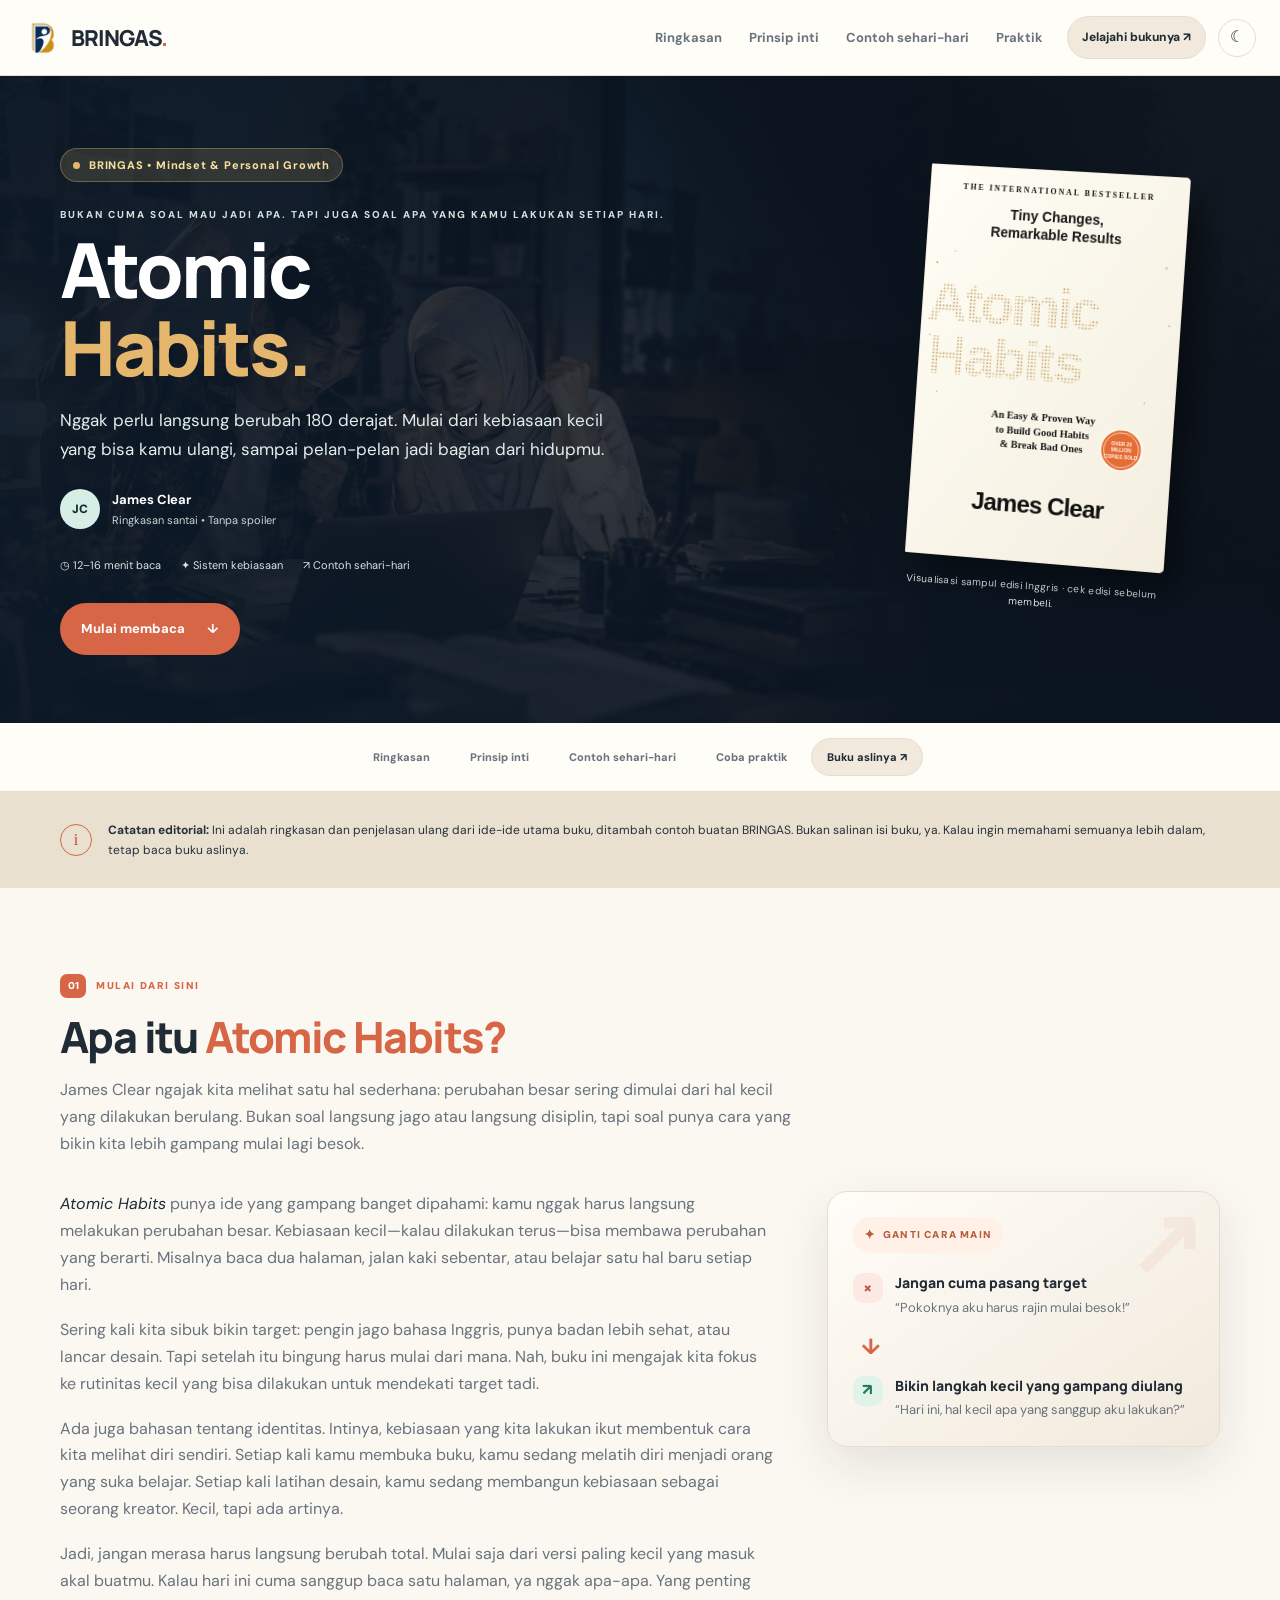
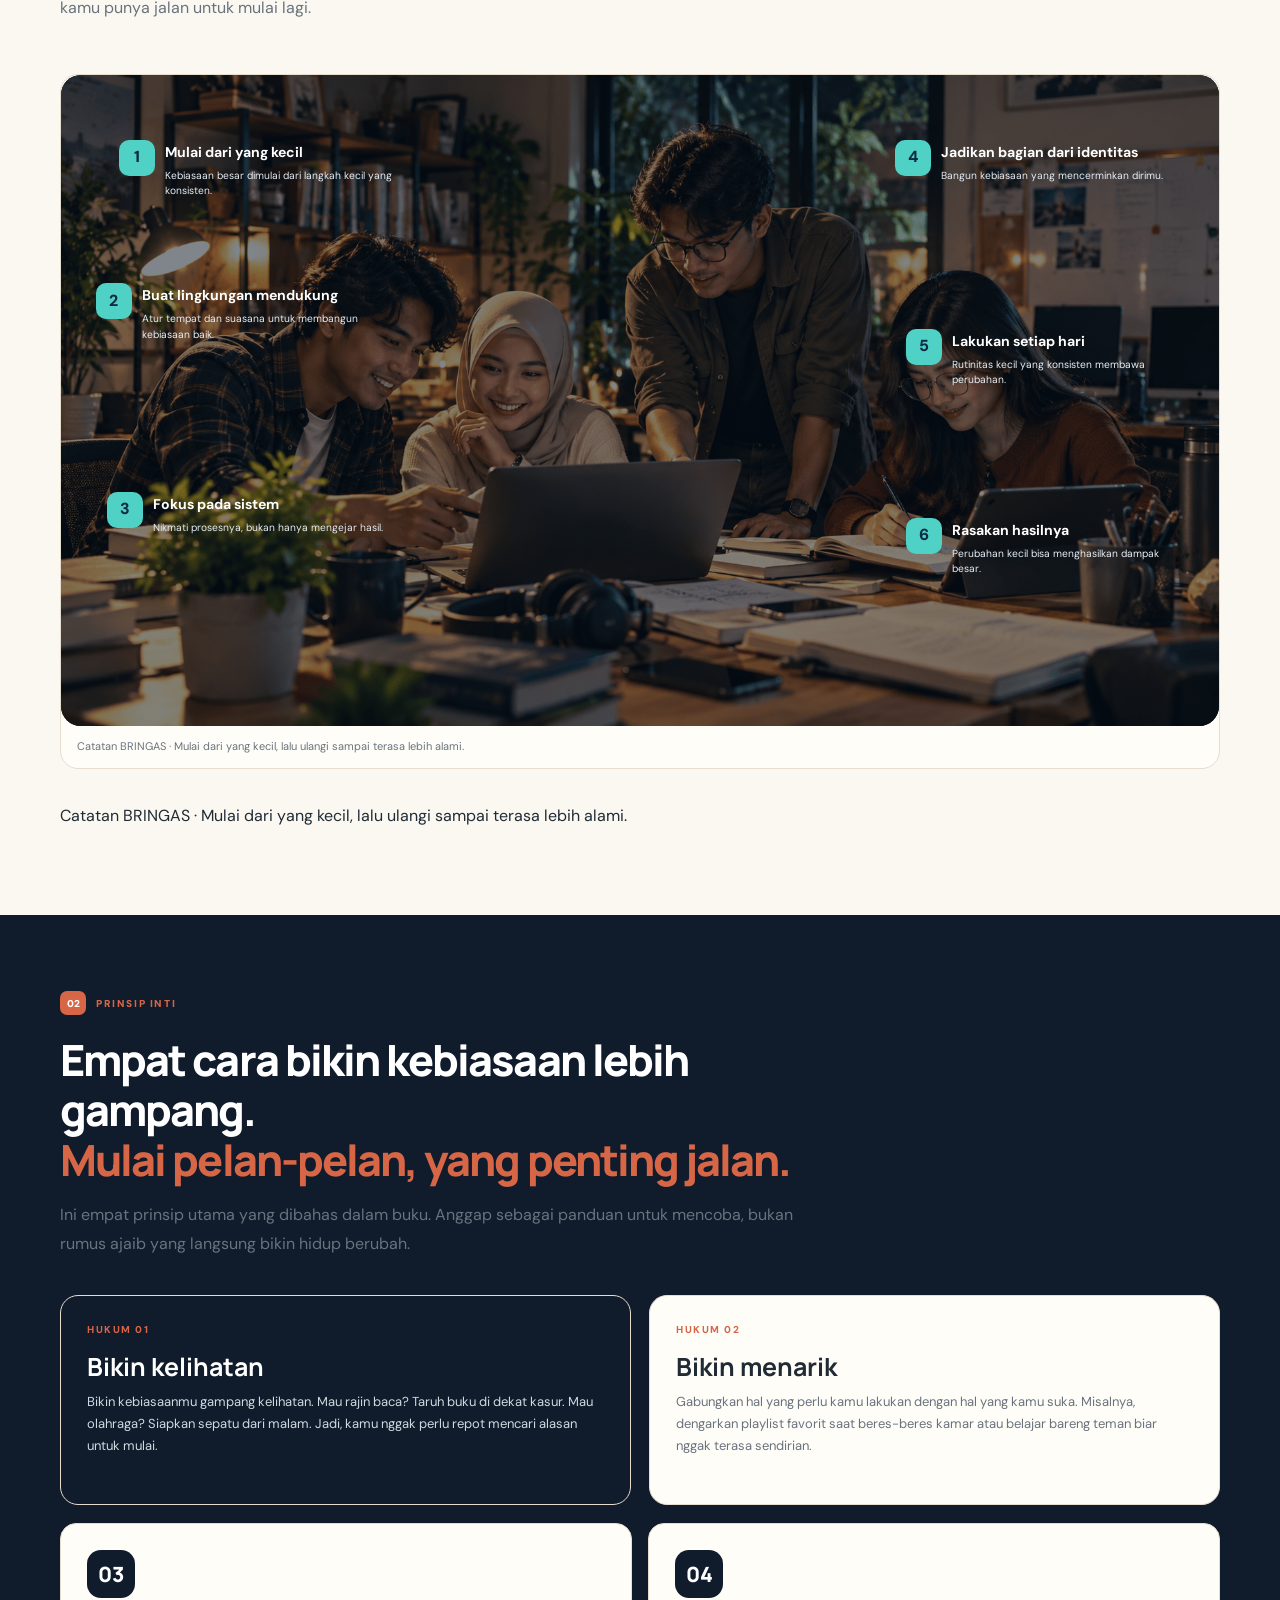
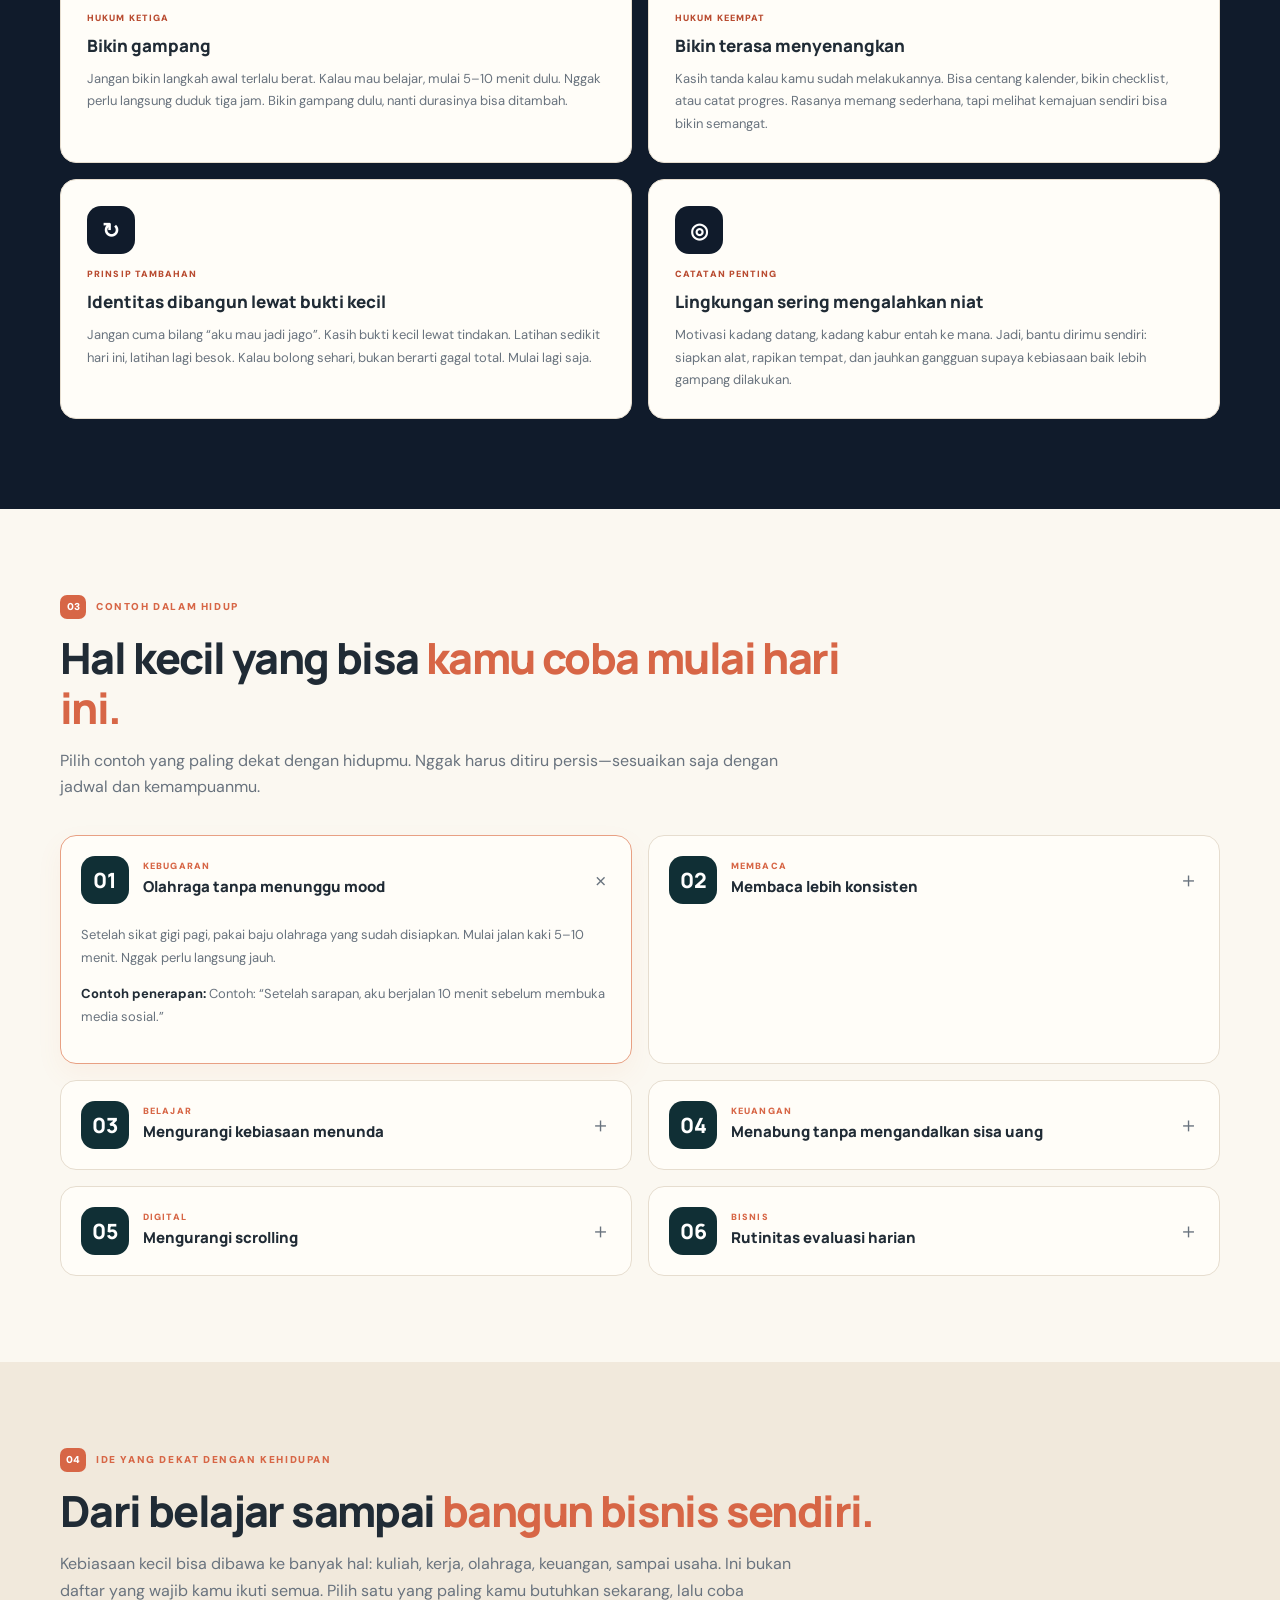
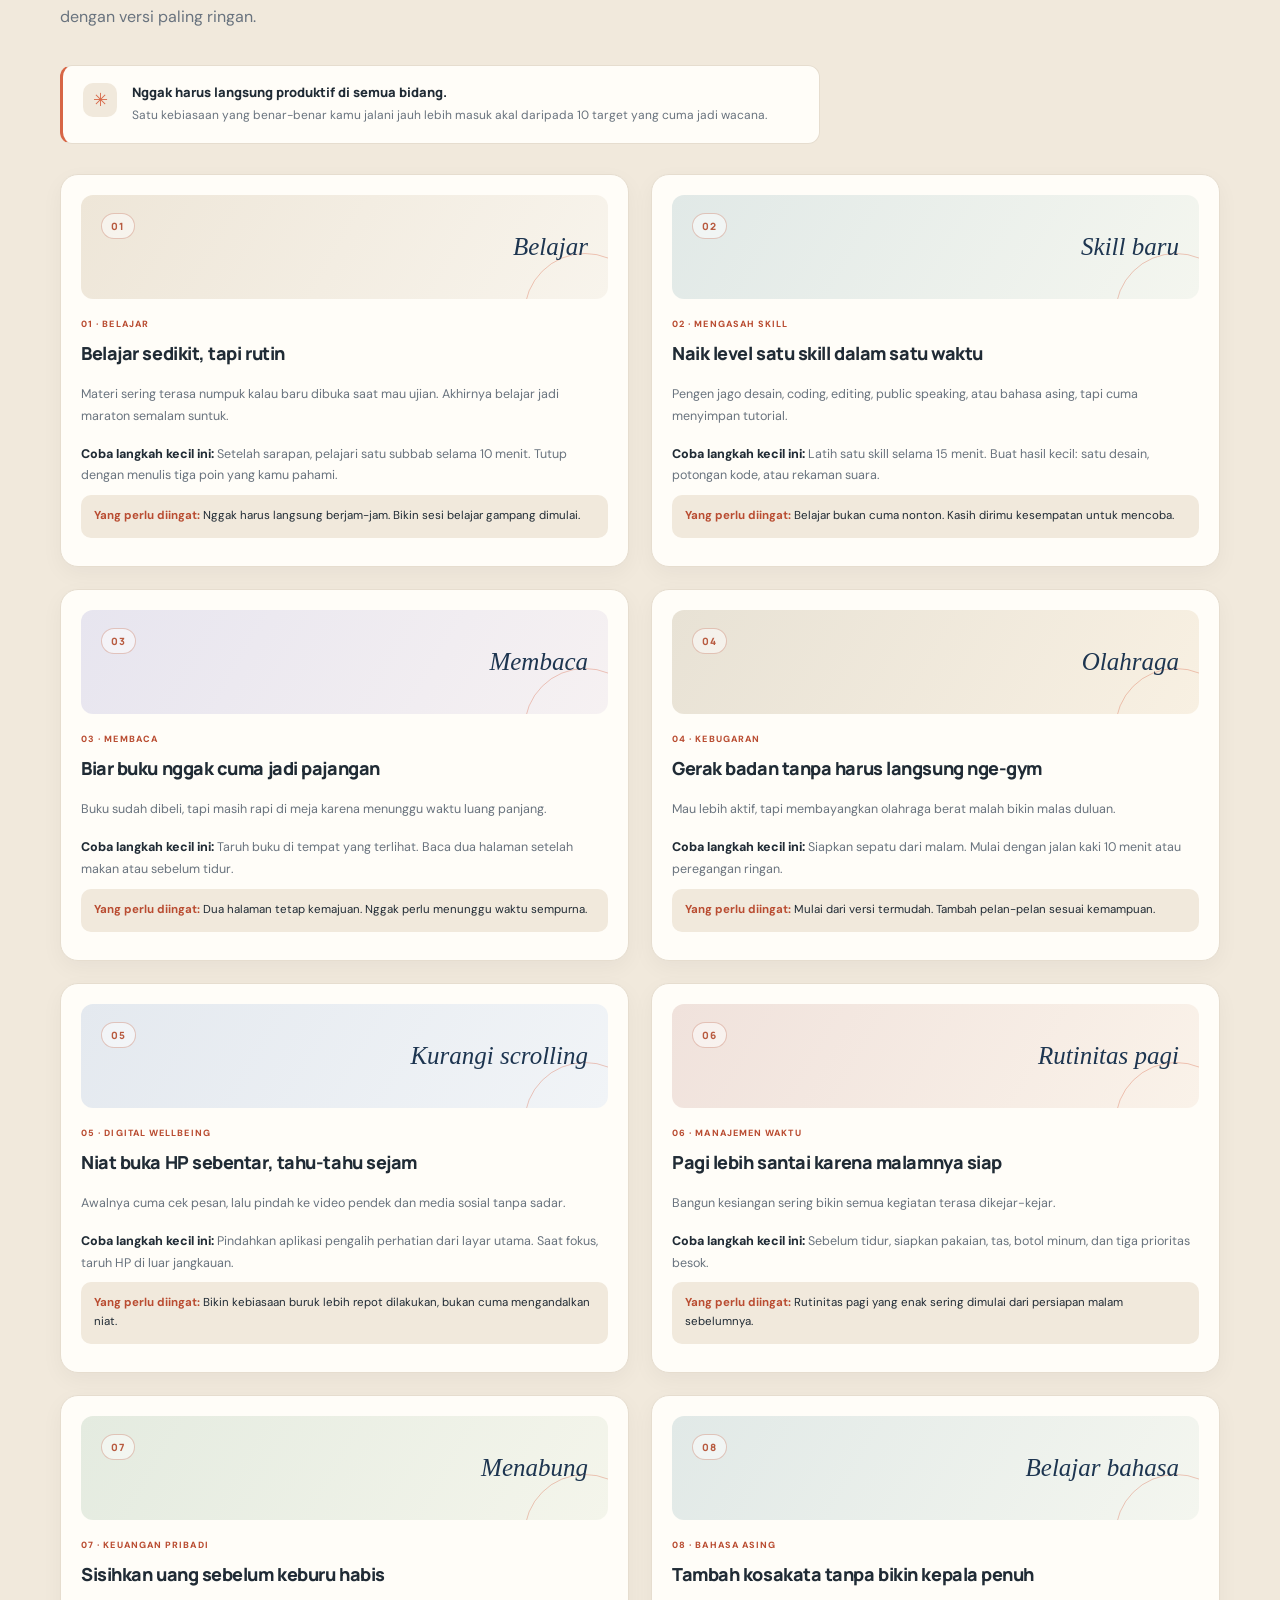
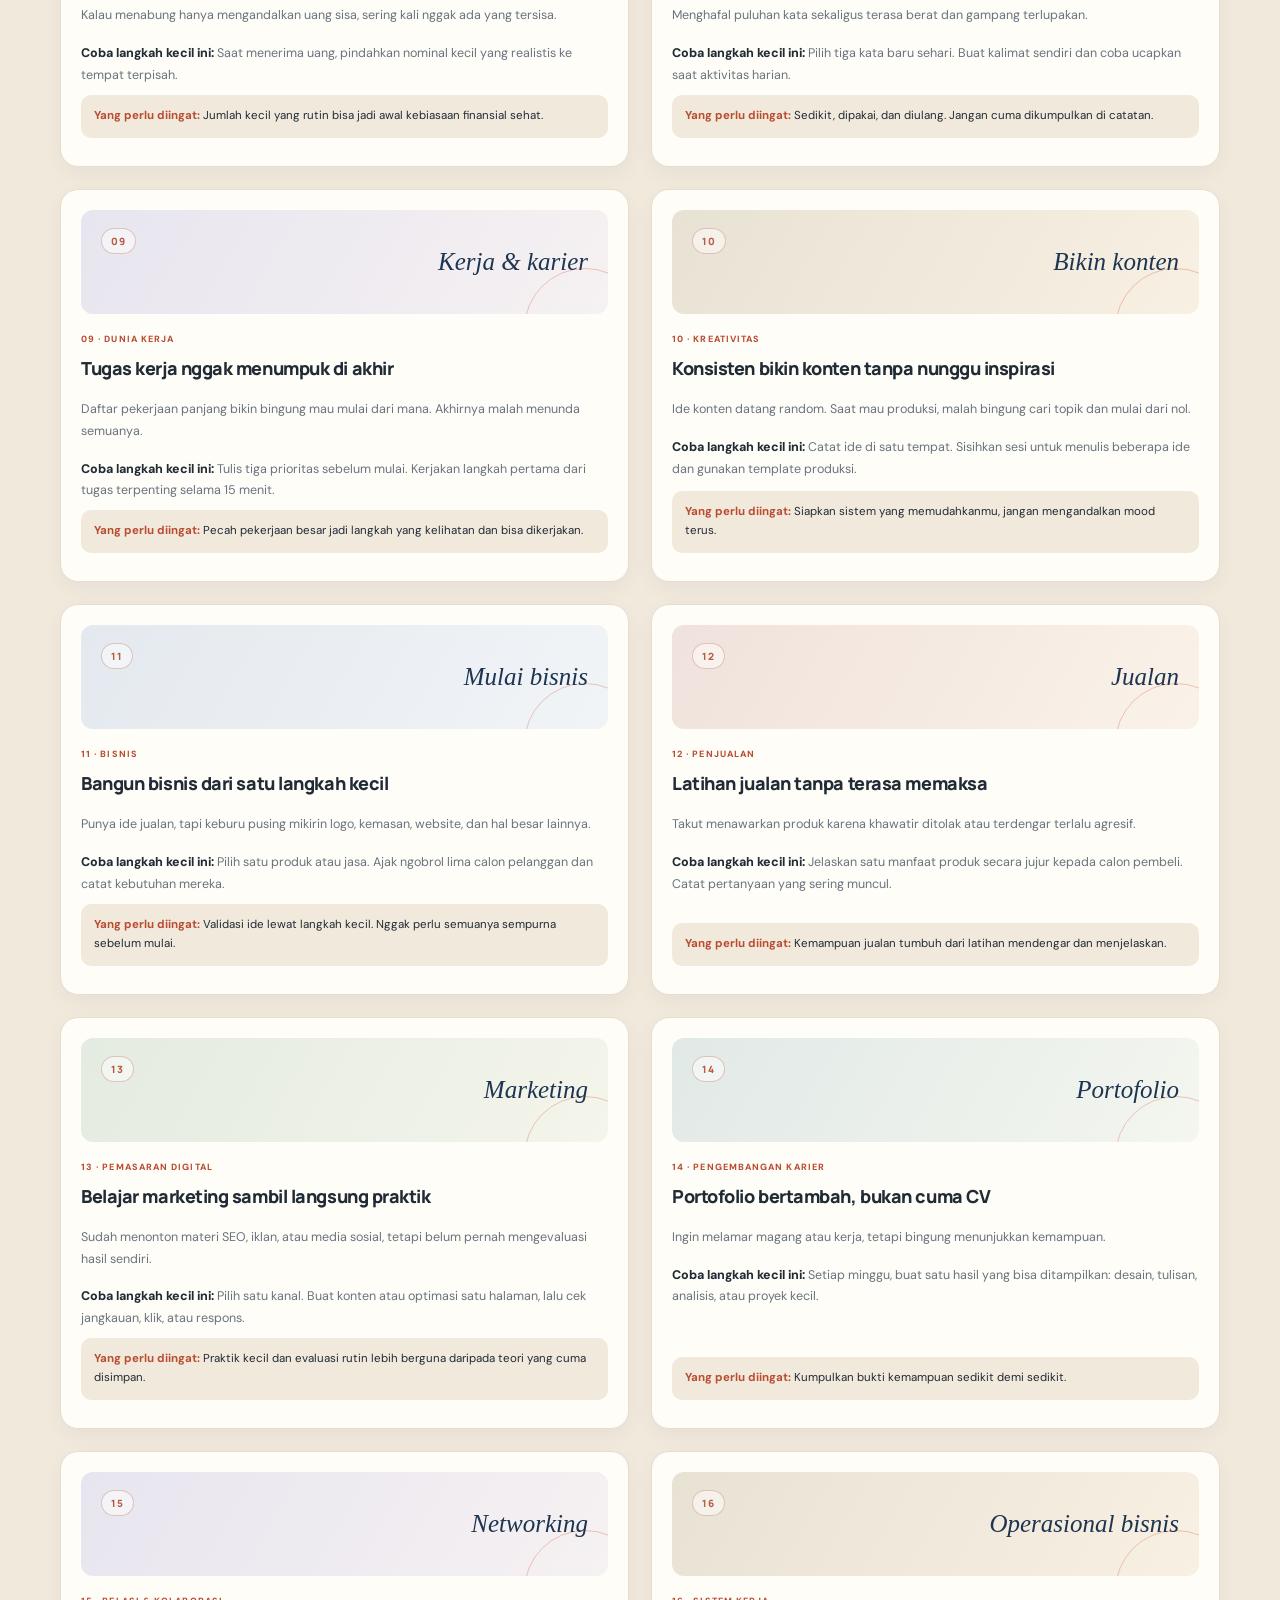
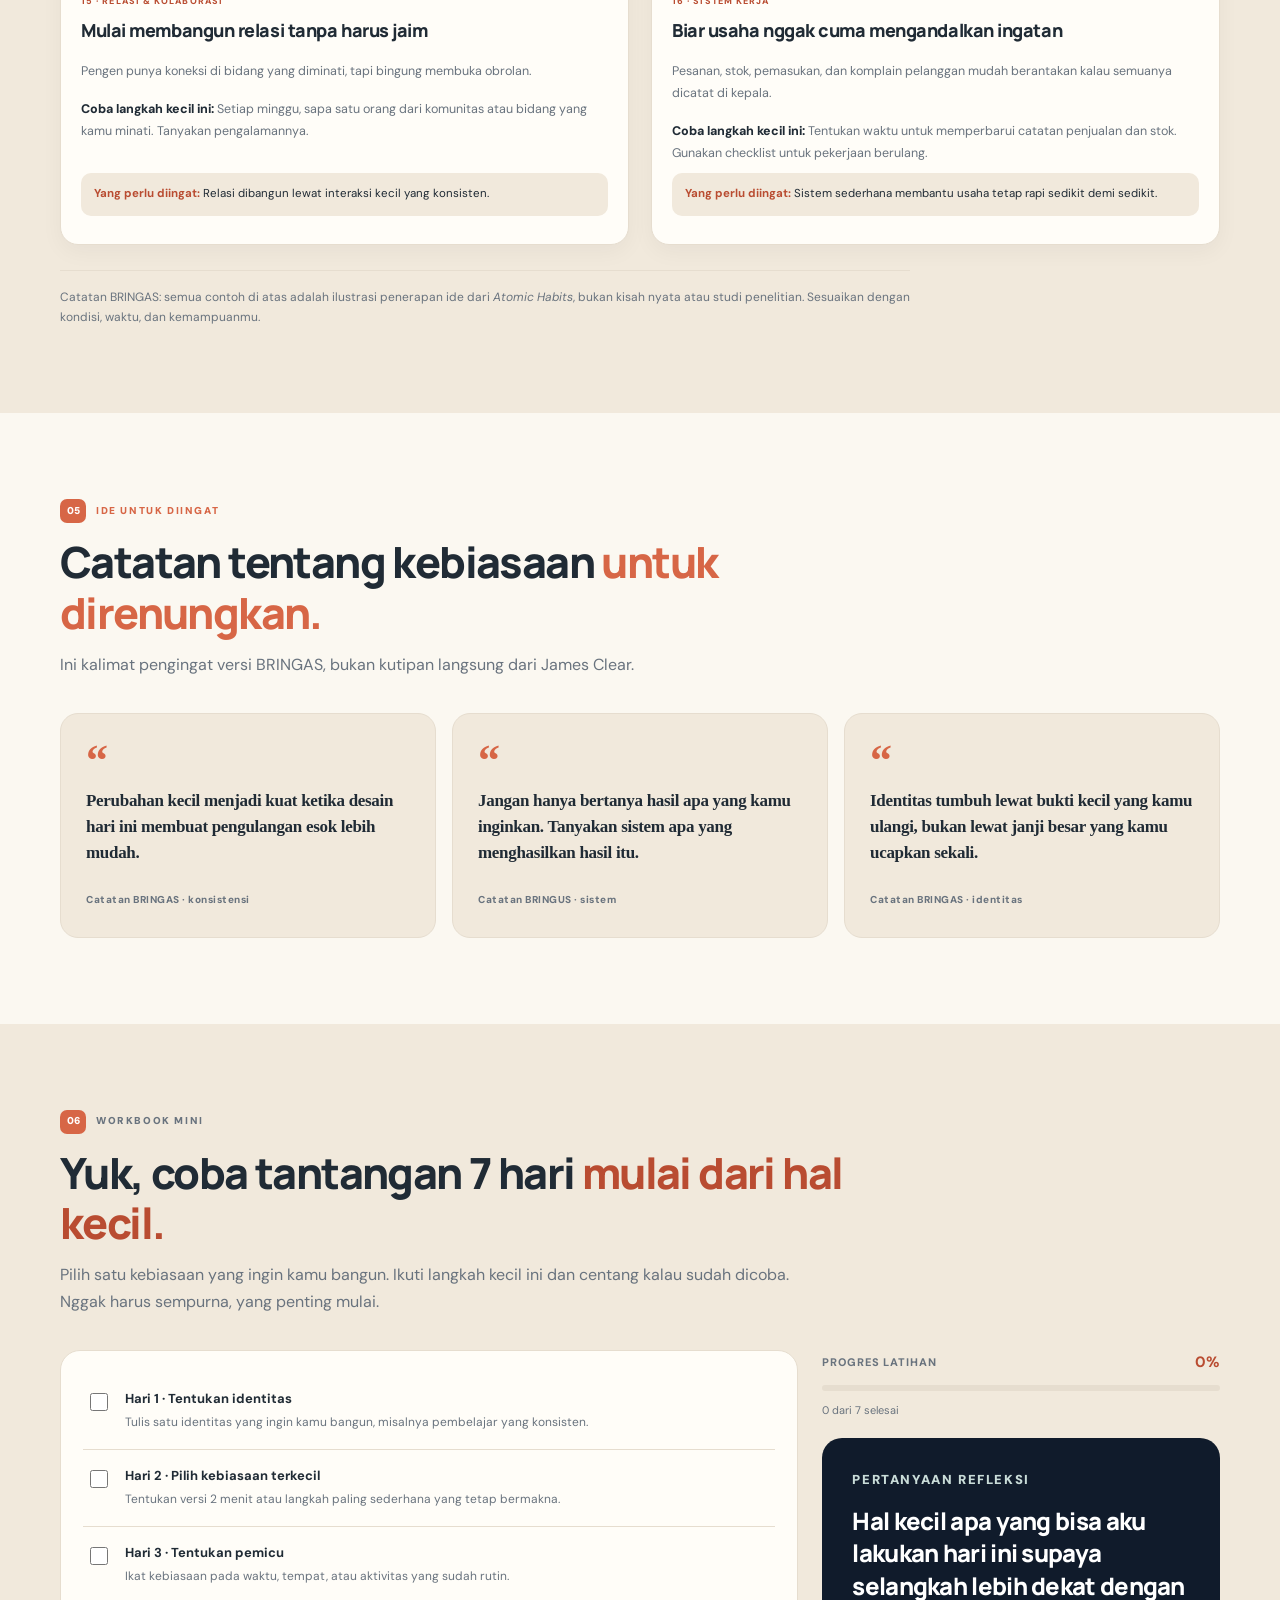
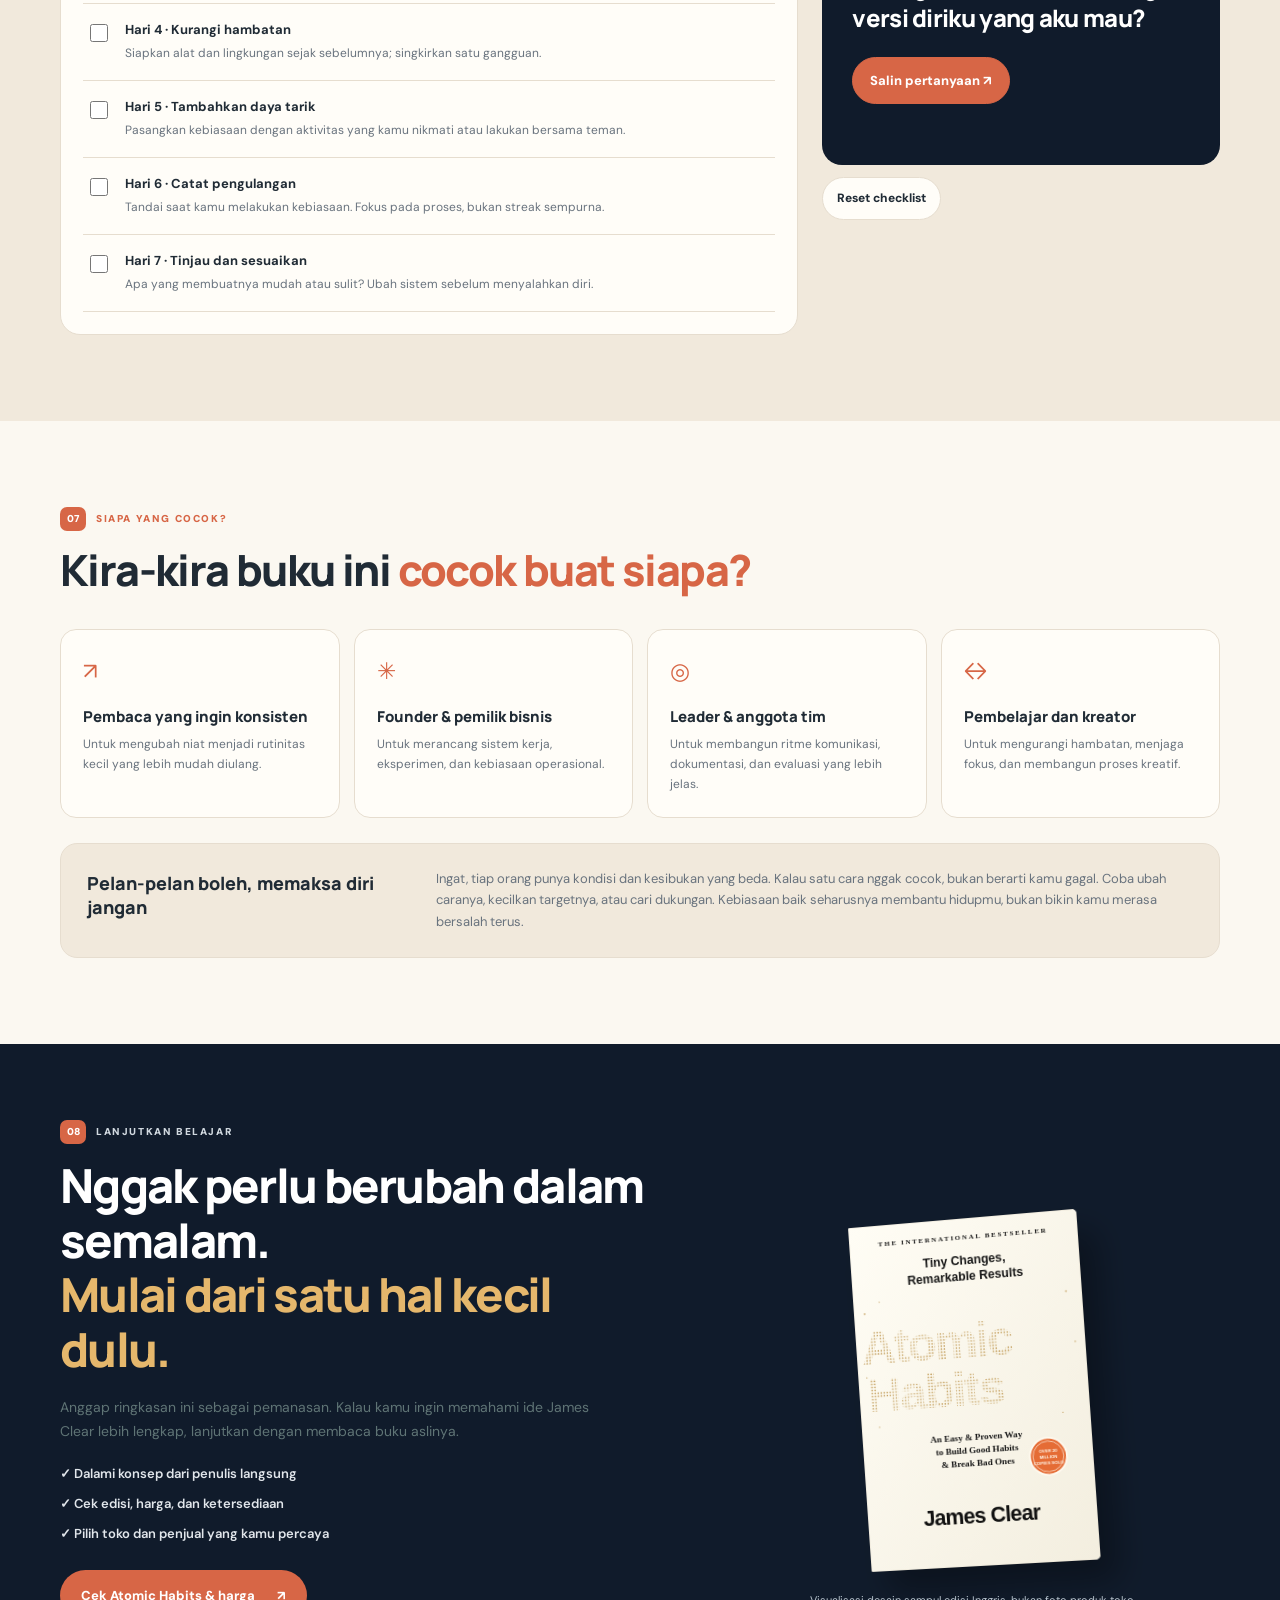
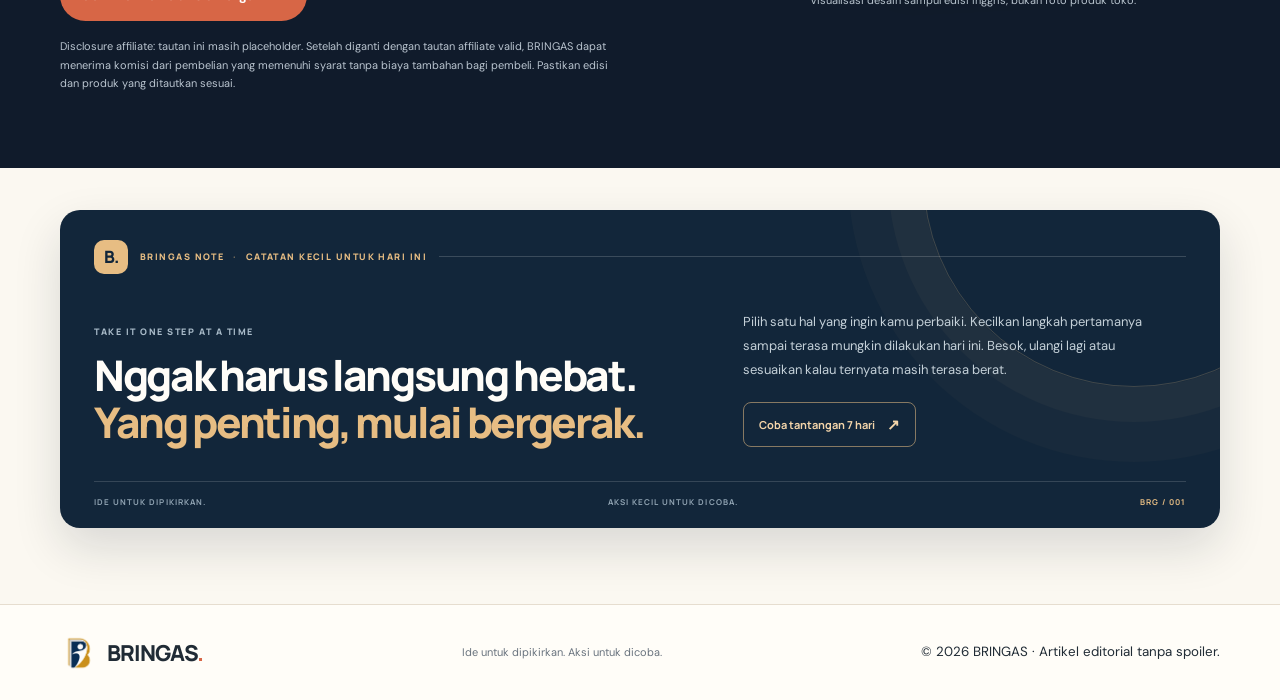
==== articles/atomic-habits/index.html @ d2ab9608 "Add files via upload" ====
<!doctype html>

<html lang="id">
  <head>
    <meta charset="utf-8" />
    <meta content="width=device-width, initial-scale=1" name="viewport" />
    <title>Atomic Habits — Ringkasan Tanpa Spoiler | BRINGAS</title>
    <meta
      content="Ringkasan Atomic Habits karya James Clear tanpa spoiler. Pahami empat hukum perubahan perilaku, contoh kebiasaan sehari-hari, dan tantangan 7 hari dengan bahasa santai."
      name="description"
    />
    <meta content="#101b2b" name="theme-color" />
    <meta content="index,follow,max-image-preview:large" name="robots" />
    <link
      href="https://USERNAME.github.io/bringas-atomic-habits/"
      rel="canonical"
    />
    <meta content="article" property="og:type" />
    <meta
      content="Atomic Habits — Ringkasan Tanpa Spoiler | BRINGAS"
      property="og:title"
    />
    <meta
      content="Perubahan besar dimulai dari sistem kecil yang dilakukan konsisten."
      property="og:description"
    />
    <meta
      content="https://USERNAME.github.io/bringas-atomic-habits/assets/atomic-habits-hero.png"
      property="og:image"
    />
    <meta content="BRINGAS" property="og:site_name" />
    <link href="assets/bringas-icon.png" rel="icon" type="image/png" />
    <link href="https://fonts.googleapis.com" rel="preconnect" />
    <link crossorigin="" href="https://fonts.gstatic.com" rel="preconnect" />
    <link
      href="https://fonts.googleapis.com/css2?family=DM+Sans:wght@400;500;600;700&amp;family=Manrope:wght@400;500;600;700;800&amp;display=swap"
      rel="stylesheet"
    />
    <link href="style.css" rel="stylesheet" />
    <script type="application/ld+json">
      {
        "@context": "https://schema.org",
        "@type": "Article",
        "headline": "Atomic Habits: Ringkasan Tanpa Spoiler dan Penerapan Praktis",
        "description": "Ulasan editorial dan contoh penerapan gagasan Atomic Habits karya James Clear.",
        "author": { "@type": "Organization", "name": "BRINGAS Editorial" },
        "publisher": { "@type": "Organization", "name": "BRINGAS" },
        "mainEntityOfPage": "https://USERNAME.github.io/bringas-atomic-habits/",
        "about": {
          "@type": "Book",
          "name": "Atomic Habits",
          "author": { "@type": "Person", "name": "James Clear" }
        }
      }
    </script>
  </head>
  <body>
    <div class="reading-progress" id="readingProgress"></div>
    <header class="site-header">
      <a aria-label="BRINGAS beranda" class="brand" href="#top"
        ><img
          alt="Logo BRINGAS"
          class="brand-icon"
          src="assets/bringas-icon.png"
        /><span>BRINGAS<span class="brand-dot">.</span></span></a
      >
      <nav aria-label="Navigasi utama" class="main-nav">
        <a href="#ringkasan">Ringkasan</a><a href="#prinsip">Prinsip inti</a
        ><a href="#studi-kasus">Contoh sehari-hari</a
        ><a href="#praktik">Praktik</a>
      </nav>
      <div class="header-actions">
        <a class="nav-cta" href="#beli">Jelajahi bukunya ↗</a
        ><button
          aria-label="Ganti tema"
          class="icon-button"
          id="themeToggle"
          title="Ganti tema"
        >
          ☾</button
        ><button
          aria-expanded="false"
          aria-label="Buka navigasi"
          class="menu-toggle"
          id="menuToggle"
        >
          ☰
        </button>
      </div>
    </header>
    <main id="top">
      <section class="hero">
        <div
          aria-label="Ilustrasi editorial tentang pertumbuhan kecil, rutinitas, dan kebiasaan yang membentuk identitas"
          class="hero-image"
          role="img"
        ></div>
        <div class="hero-shade"></div>
        <div class="container hero-content">
          <div class="eyebrow">
            <span class="eyebrow-dot"></span> BRINGAS • Mindset &amp; Personal
            Growth
          </div>
          <p class="kicker">
            BUKAN CUMA SOAL MAU JADI APA. TAPI JUGA SOAL APA YANG KAMU LAKUKAN
            SETIAP HARI.
          </p>
          <h1>Atomic<br /><span>Habits.</span></h1>
          <p class="hero-subtitle">
            Nggak perlu langsung berubah 180 derajat. Mulai dari kebiasaan kecil
            yang bisa kamu ulangi, sampai pelan-pelan jadi bagian dari hidupmu.
          </p>
          <div class="author-line">
            <div class="author-avatar">JC</div>
            <div>
              <strong>James Clear</strong
              ><small>Ringkasan santai • Tanpa spoiler</small>
            </div>
          </div>
          <div class="hero-meta">
            <span>◷ 12–16 menit baca</span><span>✦ Sistem kebiasaan</span
            ><span>↗ Contoh sehari-hari</span>
          </div>
          <a class="button button-primary" href="#ringkasan"
            >Mulai membaca <span>↓</span></a
          >
        </div>
        <div
          aria-label="Visualisasi sampul Atomic Habits edisi bahasa Inggris"
          class="hero-book"
        >
          <div class="book-spine"></div>
          <img
            class="book-cover-image"
            src="assets/atomic-habits-cover.svg"
            alt="Visualisasi sampul Atomic Habits karya James Clear"
          />
          <div class="book-caption">
            Visualisasi sampul edisi Inggris · cek edisi sebelum membeli.
          </div>
        </div>
      </section>
      <div class="topic-bar">
        <a class="topic-link active" href="#ringkasan">Ringkasan</a
        ><a class="topic-link" href="#prinsip">Prinsip inti</a
        ><a class="topic-link" href="#studi-kasus">Contoh sehari-hari</a
        ><a class="topic-link" href="#praktik">Coba praktik</a
        ><a class="topic-link" href="#beli">Buku aslinya ↗</a>
      </div>
      <div class="let-them-banner">
        <span class="banner-icon">i</span>
        <p>
          <strong>Catatan editorial: </strong>Ini adalah ringkasan dan
          penjelasan ulang dari ide-ide utama buku, ditambah contoh buatan
          BRINGAS. Bukan salinan isi buku, ya. Kalau ingin memahami semuanya
          lebih dalam, tetap baca buku aslinya.
        </p>
      </div>
      <section class="section container" id="ringkasan">
        <div class="section-heading">
          <p class="section-label"><span>01</span> MULAI DARI SINI</p>
          <h2>Apa itu <span>Atomic Habits?</span></h2>
          <p class="section-lead">
            James Clear ngajak kita melihat satu hal sederhana: perubahan besar
            sering dimulai dari hal kecil yang dilakukan berulang. Bukan soal
            langsung jago atau langsung disiplin, tapi soal punya cara yang
            bikin kita lebih gampang mulai lagi besok.
          </p>
        </div>
        <div class="intro-grid">
          <div class="prose">
            <p>
              <em>Atomic Habits</em> punya ide yang gampang banget dipahami:
              kamu nggak harus langsung melakukan perubahan besar. Kebiasaan
              kecil—kalau dilakukan terus—bisa membawa perubahan yang berarti.
              Misalnya baca dua halaman, jalan kaki sebentar, atau belajar satu
              hal baru setiap hari.
            </p>
            <p>
              Sering kali kita sibuk bikin target: pengin jago bahasa Inggris,
              punya badan lebih sehat, atau lancar desain. Tapi setelah itu
              bingung harus mulai dari mana. Nah, buku ini mengajak kita fokus
              ke rutinitas kecil yang bisa dilakukan untuk mendekati target
              tadi.
            </p>
            <p>
              Ada juga bahasan tentang identitas. Intinya, kebiasaan yang kita
              lakukan ikut membentuk cara kita melihat diri sendiri. Setiap kali
              kamu membuka buku, kamu sedang melatih diri menjadi orang yang
              suka belajar. Setiap kali latihan desain, kamu sedang membangun
              kebiasaan sebagai seorang kreator. Kecil, tapi ada artinya.
            </p>
            <p>
              Jadi, jangan merasa harus langsung berubah total. Mulai saja dari
              versi paling kecil yang masuk akal buatmu. Kalau hari ini cuma
              sanggup baca satu halaman, ya nggak apa-apa. Yang penting kamu
              punya jalan untuk mulai lagi.
            </p>
          </div>
          <aside class="mindset-card">
            <span class="mindset-label">GANTI CARA MAIN</span>
            <div class="mindset-row">
              <span class="mindset-icon">×</span>
              <div>
                <b>Jangan cuma pasang target</b>
                <p>“Pokoknya aku harus rajin mulai besok!”</p>
              </div>
            </div>
            <div class="mindset-arrow">↓</div>
            <div class="mindset-row">
              <span class="mindset-icon good">↗</span>
              <div>
                <b>Bikin langkah kecil yang gampang diulang</b>
                <p>“Hari ini, hal kecil apa yang sanggup aku lakukan?”</p>
              </div>
            </div>
          </aside>
        </div>
       <figure class="editorial-figure">
  <section class="habit-visual">
    <img
      src="assets/habit-editorial-detail.png"
      class="habit-background"
      alt="Dua orang sedang belajar bersama"
    />

    <div class="habit-overlay">
      <div class="habit-point point-1">
        <span class="point-number">1</span>
        <div>
          <h3>Mulai dari yang kecil</h3>
          <p>Kebiasaan besar dimulai dari langkah kecil yang konsisten.</p>
        </div>
      </div>

      <div class="habit-point point-2">
        <span class="point-number">2</span>
        <div>
          <h3>Buat lingkungan mendukung</h3>
          <p>Atur tempat dan suasana untuk membangun kebiasaan baik.</p>
        </div>
      </div>

      <div class="habit-point point-3">
        <span class="point-number">3</span>
        <div>
          <h3>Fokus pada sistem</h3>
          <p>Nikmati prosesnya, bukan hanya mengejar hasil.</p>
        </div>
      </div>

      <div class="habit-point point-4">
        <span class="point-number">4</span>
        <div>
          <h3>Jadikan bagian dari identitas</h3>
          <p>Bangun kebiasaan yang mencerminkan dirimu.</p>
        </div>
      </div>

      <div class="habit-point point-5">
        <span class="point-number">5</span>
        <div>
          <h3>Lakukan setiap hari</h3>
          <p>Rutinitas kecil yang konsisten membawa perubahan.</p>
        </div>
      </div>

      <div class="habit-point point-6">
        <span class="point-number">6</span>
        <div>
          <h3>Rasakan hasilnya</h3>
          <p>Perubahan kecil bisa menghasilkan dampak besar.</p>
        </div>
      </div>
    </div>
  </section>

  <figcaption>
    Catatan BRINGAS · Mulai dari yang kecil, lalu ulangi sampai terasa lebih alami.
  </figcaption>
</figure>
          <figcaption>
            Catatan BRINGAS · Mulai dari yang kecil, lalu ulangi sampai terasa
            lebih alami.
          </figcaption>
        </figure>
      </section>
      <section class="dark-section" id="prinsip">
        <div class="container">
          <div class="section-heading">
            <p class="section-label"><span>02</span> PRINSIP INTI</p>
            <h2>
              Empat cara bikin kebiasaan lebih gampang.<br /><span
                >Mulai pelan-pelan, yang penting jalan.</span
              >
            </h2>
            <p class="section-lead">
              Ini empat prinsip utama yang dibahas dalam buku. Anggap sebagai
              panduan untuk mencoba, bukan rumus ajaib yang langsung bikin hidup
              berubah.
            </p>
          </div>
          <div class="two-step">
            <article>
              <span class="step-num">HUKUM 01</span>
              <h3>Bikin kelihatan</h3>
              <p>
                Bikin kebiasaanmu gampang kelihatan. Mau rajin baca? Taruh buku
                di dekat kasur. Mau olahraga? Siapkan sepatu dari malam. Jadi,
                kamu nggak perlu repot mencari alasan untuk mulai.
              </p>
            </article>
            <article>
              <span class="step-num">HUKUM 02</span>
              <h3>Bikin menarik</h3>
              <p>
                Gabungkan hal yang perlu kamu lakukan dengan hal yang kamu suka.
                Misalnya, dengarkan playlist favorit saat beres-beres kamar atau
                belajar bareng teman biar nggak terasa sendirian.
              </p>
            </article>
          </div>
          <div class="concept-grid">
            <article class="concept-card">
              <div class="concept-symbol">03</div>
              <small>HUKUM KETIGA</small>
              <h3>Bikin gampang</h3>
              <p>
                Jangan bikin langkah awal terlalu berat. Kalau mau belajar,
                mulai 5–10 menit dulu. Nggak perlu langsung duduk tiga jam.
                Bikin gampang dulu, nanti durasinya bisa ditambah.
              </p>
            </article>
            <article class="concept-card">
              <div class="concept-symbol">04</div>
              <small>HUKUM KEEMPAT</small>
              <h3>Bikin terasa menyenangkan</h3>
              <p>
                Kasih tanda kalau kamu sudah melakukannya. Bisa centang
                kalender, bikin checklist, atau catat progres. Rasanya memang
                sederhana, tapi melihat kemajuan sendiri bisa bikin semangat.
              </p>
            </article>
            <article class="concept-card">
              <div class="concept-symbol">↻</div>
              <small>PRINSIP TAMBAHAN</small>
              <h3>Identitas dibangun lewat bukti kecil</h3>
              <p>
                Jangan cuma bilang “aku mau jadi jago”. Kasih bukti kecil lewat
                tindakan. Latihan sedikit hari ini, latihan lagi besok. Kalau
                bolong sehari, bukan berarti gagal total. Mulai lagi saja.
              </p>
            </article>
            <article class="concept-card">
              <div class="concept-symbol">◎</div>
              <small>CATATAN PENTING</small>
              <h3>Lingkungan sering mengalahkan niat</h3>
              <p>
                Motivasi kadang datang, kadang kabur entah ke mana. Jadi, bantu
                dirimu sendiri: siapkan alat, rapikan tempat, dan jauhkan
                gangguan supaya kebiasaan baik lebih gampang dilakukan.
              </p>
            </article>
          </div>
        </div>
      </section>
      <section class="section container" id="teknik">
        <div class="section-heading">
          <p class="section-label"><span>03</span> CONTOH DALAM HIDUP</p>
          <h2>Hal kecil yang bisa <span>kamu coba mulai hari ini.</span></h2>
          <p class="section-lead">
            Pilih contoh yang paling dekat dengan hidupmu. Nggak harus ditiru
            persis—sesuaikan saja dengan jadwal dan kemampuanmu.
          </p>
        </div>
        <div class="concept-grid">
          <details class="concept-card" open="">
            <summary>
              <span class="concept-symbol">01</span
              ><span
                ><small>KEBUGARAN</small
                ><strong>Olahraga tanpa menunggu mood</strong></span
              ><span class="expand">＋</span>
            </summary>
            <div class="concept-body">
              <p>
                Setelah sikat gigi pagi, pakai baju olahraga yang sudah
                disiapkan. Mulai jalan kaki 5–10 menit. Nggak perlu langsung
                jauh.
              </p>
              <p>
                <b>Contoh penerapan:</b> Contoh: “Setelah sarapan, aku berjalan
                10 menit sebelum membuka media sosial.”
              </p>
            </div>
          </details>
          <details class="concept-card">
            <summary>
              <span class="concept-symbol">02</span
              ><span
                ><small>MEMBACA</small
                ><strong>Membaca lebih konsisten</strong></span
              ><span class="expand">＋</span>
            </summary>
            <div class="concept-body">
              <p>
                Taruh buku di dekat tempat kamu biasa duduk. Baca dua halaman
                saja, lalu centang kalender kalau sudah selesai.
              </p>
              <p>
                <b>Contoh penerapan:</b> Contoh: “Setelah menaruh ponsel untuk
                diisi daya, aku membaca dua halaman.”
              </p>
            </div>
          </details>
          <details class="concept-card">
            <summary>
              <span class="concept-symbol">03</span
              ><span
                ><small>BELAJAR</small
                ><strong>Mengurangi kebiasaan menunda</strong></span
              ><span class="expand">＋</span>
            </summary>
            <div class="concept-body">
              <p>
                Jangan tulis target “belajar banyak”. Ganti dengan tugas jelas,
                misalnya membaca satu subbab. Tutup tab yang nggak perlu dan
                mulai 10 menit.
              </p>
              <p>
                <b>Contoh penerapan:</b> Contoh: “Pukul 19.00 aku membuka
                dokumen dan menulis tiga poin pertama.”
              </p>
            </div>
          </details>
          <details class="concept-card">
            <summary>
              <span class="concept-symbol">04</span
              ><span
                ><small>KEUANGAN</small
                ><strong>Menabung tanpa mengandalkan sisa uang</strong></span
              ><span class="expand">＋</span>
            </summary>
            <div class="concept-body">
              <p>
                Saat uang masuk, langsung sisihkan tabungan sesuai kemampuan.
                Pisahkan dari uang yang dipakai sehari-hari supaya nggak
                tercampur.
              </p>
              <p>
                <b>Contoh penerapan:</b> Contoh: mulai dengan nominal yang
                realistis, lalu evaluasi setelah satu bulan.
              </p>
            </div>
          </details>
          <details class="concept-card">
            <summary>
              <span class="concept-symbol">05</span
              ><span
                ><small>DIGITAL</small
                ><strong>Mengurangi scrolling</strong></span
              ><span class="expand">＋</span>
            </summary>
            <div class="concept-body">
              <p>
                Matikan notifikasi yang nggak penting, pindahkan aplikasi pemicu
                scrolling, dan tentukan kapan waktunya cek media sosial.
              </p>
              <p>
                <b>Contoh penerapan:</b> Contoh: “Saat bekerja, ponsel berada di
                luar jangkauan selama satu sesi fokus.”
              </p>
            </div>
          </details>
          <details class="concept-card">
            <summary>
              <span class="concept-symbol">06</span
              ><span
                ><small>BISNIS</small
                ><strong>Rutinitas evaluasi harian</strong></span
              ><span class="expand">＋</span>
            </summary>
            <div class="concept-body">
              <p>
                Setelah toko tutup atau pekerjaan selesai, luangkan lima menit
                untuk mencatat hasil hari ini dan satu hal yang mau diperbaiki
                besok.
              </p>
              <p>
                <b>Contoh penerapan:</b> Contoh: evaluasi lima menit lebih baik
                daripada menunggu waktu luang panjang yang tidak kunjung datang.
              </p>
            </div>
          </details>
        </div>
      </section>
      <section class="case-section section" id="studi-kasus">
        <div class="container">
          <div class="section-heading">
            <p class="section-label">
              <span>04</span> IDE YANG DEKAT DENGAN KEHIDUPAN
            </p>
            <h2>Dari belajar sampai <span>bangun bisnis sendiri.</span></h2>
            <p class="section-lead">
              Kebiasaan kecil bisa dibawa ke banyak hal: kuliah, kerja,
              olahraga, keuangan, sampai usaha. Ini bukan daftar yang wajib kamu
              ikuti semua. Pilih satu yang paling kamu butuhkan sekarang, lalu
              coba dengan versi paling ringan.
            </p>
          </div>
          <div class="case-filter-note">
            <span class="case-filter-mark">✳</span>
            <div>
              <strong>Nggak harus langsung produktif di semua bidang.</strong>
              <p>
                Satu kebiasaan yang benar-benar kamu jalani jauh lebih masuk
                akal daripada 10 target yang cuma jadi wacana.
              </p>
            </div>
          </div>
          <div class="case-grid" id="caseGrid">
            <article class="case-card">
              <div class="case-visual case-visual-1">
                <span class="visual-index">01</span
                ><span class="visual-word">Belajar</span>
              </div>
              <span class="case-type">01 · BELAJAR</span>
              <h3>Belajar sedikit, tapi rutin</h3>
              <p>
                Materi sering terasa numpuk kalau baru dibuka saat mau ujian.
                Akhirnya belajar jadi maraton semalam suntuk.
              </p>
              <p>
                <b>Coba langkah kecil ini:</b> Setelah sarapan, pelajari satu
                subbab selama 10 menit. Tutup dengan menulis tiga poin yang kamu
                pahami.
              </p>
              <p class="case-lesson">
                <strong>Yang perlu diingat:</strong> Nggak harus langsung
                berjam-jam. Bikin sesi belajar gampang dimulai.
              </p>
            </article>
            <article class="case-card">
              <div class="case-visual case-visual-2">
                <span class="visual-index">02</span
                ><span class="visual-word">Skill baru</span>
              </div>
              <span class="case-type">02 · MENGASAH SKILL</span>
              <h3>Naik level satu skill dalam satu waktu</h3>
              <p>
                Pengen jago desain, coding, editing, public speaking, atau
                bahasa asing, tapi cuma menyimpan tutorial.
              </p>
              <p>
                <b>Coba langkah kecil ini:</b> Latih satu skill selama 15 menit.
                Buat hasil kecil: satu desain, potongan kode, atau rekaman
                suara.
              </p>
              <p class="case-lesson">
                <strong>Yang perlu diingat:</strong> Belajar bukan cuma nonton.
                Kasih dirimu kesempatan untuk mencoba.
              </p>
            </article>
            <article class="case-card">
              <div class="case-visual case-visual-3">
                <span class="visual-index">03</span
                ><span class="visual-word">Membaca</span>
              </div>
              <span class="case-type">03 · MEMBACA</span>
              <h3>Biar buku nggak cuma jadi pajangan</h3>
              <p>
                Buku sudah dibeli, tapi masih rapi di meja karena menunggu waktu
                luang panjang.
              </p>
              <p>
                <b>Coba langkah kecil ini:</b> Taruh buku di tempat yang
                terlihat. Baca dua halaman setelah makan atau sebelum tidur.
              </p>
              <p class="case-lesson">
                <strong>Yang perlu diingat:</strong> Dua halaman tetap kemajuan.
                Nggak perlu menunggu waktu sempurna.
              </p>
            </article>
            <article class="case-card">
              <div class="case-visual case-visual-4">
                <span class="visual-index">04</span
                ><span class="visual-word">Olahraga</span>
              </div>
              <span class="case-type">04 · KEBUGARAN</span>
              <h3>Gerak badan tanpa harus langsung nge-gym</h3>
              <p>
                Mau lebih aktif, tapi membayangkan olahraga berat malah bikin
                malas duluan.
              </p>
              <p>
                <b>Coba langkah kecil ini:</b> Siapkan sepatu dari malam. Mulai
                dengan jalan kaki 10 menit atau peregangan ringan.
              </p>
              <p class="case-lesson">
                <strong>Yang perlu diingat:</strong> Mulai dari versi termudah.
                Tambah pelan-pelan sesuai kemampuan.
              </p>
            </article>
            <article class="case-card">
              <div class="case-visual case-visual-5">
                <span class="visual-index">05</span
                ><span class="visual-word">Kurangi scrolling</span>
              </div>
              <span class="case-type">05 · DIGITAL WELLBEING</span>
              <h3>Niat buka HP sebentar, tahu-tahu sejam</h3>
              <p>
                Awalnya cuma cek pesan, lalu pindah ke video pendek dan media
                sosial tanpa sadar.
              </p>
              <p>
                <b>Coba langkah kecil ini:</b> Pindahkan aplikasi pengalih
                perhatian dari layar utama. Saat fokus, taruh HP di luar
                jangkauan.
              </p>
              <p class="case-lesson">
                <strong>Yang perlu diingat:</strong> Bikin kebiasaan buruk lebih
                repot dilakukan, bukan cuma mengandalkan niat.
              </p>
            </article>
            <article class="case-card">
              <div class="case-visual case-visual-6">
                <span class="visual-index">06</span
                ><span class="visual-word">Rutinitas pagi</span>
              </div>
              <span class="case-type">06 · MANAJEMEN WAKTU</span>
              <h3>Pagi lebih santai karena malamnya siap</h3>
              <p>
                Bangun kesiangan sering bikin semua kegiatan terasa
                dikejar-kejar.
              </p>
              <p>
                <b>Coba langkah kecil ini:</b> Sebelum tidur, siapkan pakaian,
                tas, botol minum, dan tiga prioritas besok.
              </p>
              <p class="case-lesson">
                <strong>Yang perlu diingat:</strong> Rutinitas pagi yang enak
                sering dimulai dari persiapan malam sebelumnya.
              </p>
            </article>
            <article class="case-card">
              <div class="case-visual case-visual-7">
                <span class="visual-index">07</span
                ><span class="visual-word">Menabung</span>
              </div>
              <span class="case-type">07 · KEUANGAN PRIBADI</span>
              <h3>Sisihkan uang sebelum keburu habis</h3>
              <p>
                Kalau menabung hanya mengandalkan uang sisa, sering kali nggak
                ada yang tersisa.
              </p>
              <p>
                <b>Coba langkah kecil ini:</b> Saat menerima uang, pindahkan
                nominal kecil yang realistis ke tempat terpisah.
              </p>
              <p class="case-lesson">
                <strong>Yang perlu diingat:</strong> Jumlah kecil yang rutin
                bisa jadi awal kebiasaan finansial sehat.
              </p>
            </article>
            <article class="case-card">
              <div class="case-visual case-visual-8">
                <span class="visual-index">08</span
                ><span class="visual-word">Belajar bahasa</span>
              </div>
              <span class="case-type">08 · BAHASA ASING</span>
              <h3>Tambah kosakata tanpa bikin kepala penuh</h3>
              <p>
                Menghafal puluhan kata sekaligus terasa berat dan gampang
                terlupakan.
              </p>
              <p>
                <b>Coba langkah kecil ini:</b> Pilih tiga kata baru sehari. Buat
                kalimat sendiri dan coba ucapkan saat aktivitas harian.
              </p>
              <p class="case-lesson">
                <strong>Yang perlu diingat:</strong> Sedikit, dipakai, dan
                diulang. Jangan cuma dikumpulkan di catatan.
              </p>
            </article>
            <article class="case-card">
              <div class="case-visual case-visual-9">
                <span class="visual-index">09</span
                ><span class="visual-word">Kerja & karier</span>
              </div>
              <span class="case-type">09 · DUNIA KERJA</span>
              <h3>Tugas kerja nggak menumpuk di akhir</h3>
              <p>
                Daftar pekerjaan panjang bikin bingung mau mulai dari mana.
                Akhirnya malah menunda semuanya.
              </p>
              <p>
                <b>Coba langkah kecil ini:</b> Tulis tiga prioritas sebelum
                mulai. Kerjakan langkah pertama dari tugas terpenting selama 15
                menit.
              </p>
              <p class="case-lesson">
                <strong>Yang perlu diingat:</strong> Pecah pekerjaan besar jadi
                langkah yang kelihatan dan bisa dikerjakan.
              </p>
            </article>
            <article class="case-card">
              <div class="case-visual case-visual-10">
                <span class="visual-index">10</span
                ><span class="visual-word">Bikin konten</span>
              </div>
              <span class="case-type">10 · KREATIVITAS</span>
              <h3>Konsisten bikin konten tanpa nunggu inspirasi</h3>
              <p>
                Ide konten datang random. Saat mau produksi, malah bingung cari
                topik dan mulai dari nol.
              </p>
              <p>
                <b>Coba langkah kecil ini:</b> Catat ide di satu tempat.
                Sisihkan sesi untuk menulis beberapa ide dan gunakan template
                produksi.
              </p>
              <p class="case-lesson">
                <strong>Yang perlu diingat:</strong> Siapkan sistem yang
                memudahkanmu, jangan mengandalkan mood terus.
              </p>
            </article>
            <article class="case-card">
              <div class="case-visual case-visual-11">
                <span class="visual-index">11</span
                ><span class="visual-word">Mulai bisnis</span>
              </div>
              <span class="case-type">11 · BISNIS</span>
              <h3>Bangun bisnis dari satu langkah kecil</h3>
              <p>
                Punya ide jualan, tapi keburu pusing mikirin logo, kemasan,
                website, dan hal besar lainnya.
              </p>
              <p>
                <b>Coba langkah kecil ini:</b> Pilih satu produk atau jasa. Ajak
                ngobrol lima calon pelanggan dan catat kebutuhan mereka.
              </p>
              <p class="case-lesson">
                <strong>Yang perlu diingat:</strong> Validasi ide lewat langkah
                kecil. Nggak perlu semuanya sempurna sebelum mulai.
              </p>
            </article>
            <article class="case-card">
              <div class="case-visual case-visual-12">
                <span class="visual-index">12</span
                ><span class="visual-word">Jualan</span>
              </div>
              <span class="case-type">12 · PENJUALAN</span>
              <h3>Latihan jualan tanpa terasa memaksa</h3>
              <p>
                Takut menawarkan produk karena khawatir ditolak atau terdengar
                terlalu agresif.
              </p>
              <p>
                <b>Coba langkah kecil ini:</b> Jelaskan satu manfaat produk
                secara jujur kepada calon pembeli. Catat pertanyaan yang sering
                muncul.
              </p>
              <p class="case-lesson">
                <strong>Yang perlu diingat:</strong> Kemampuan jualan tumbuh
                dari latihan mendengar dan menjelaskan.
              </p>
            </article>
            <article class="case-card">
              <div class="case-visual case-visual-13">
                <span class="visual-index">13</span
                ><span class="visual-word">Marketing</span>
              </div>
              <span class="case-type">13 · PEMASARAN DIGITAL</span>
              <h3>Belajar marketing sambil langsung praktik</h3>
              <p>
                Sudah menonton materi SEO, iklan, atau media sosial, tetapi
                belum pernah mengevaluasi hasil sendiri.
              </p>
              <p>
                <b>Coba langkah kecil ini:</b> Pilih satu kanal. Buat konten
                atau optimasi satu halaman, lalu cek jangkauan, klik, atau
                respons.
              </p>
              <p class="case-lesson">
                <strong>Yang perlu diingat:</strong> Praktik kecil dan evaluasi
                rutin lebih berguna daripada teori yang cuma disimpan.
              </p>
            </article>
            <article class="case-card">
              <div class="case-visual case-visual-14">
                <span class="visual-index">14</span
                ><span class="visual-word">Portofolio</span>
              </div>
              <span class="case-type">14 · PENGEMBANGAN KARIER</span>
              <h3>Portofolio bertambah, bukan cuma CV</h3>
              <p>
                Ingin melamar magang atau kerja, tetapi bingung menunjukkan
                kemampuan.
              </p>
              <p>
                <b>Coba langkah kecil ini:</b> Setiap minggu, buat satu hasil
                yang bisa ditampilkan: desain, tulisan, analisis, atau proyek
                kecil.
              </p>
              <p class="case-lesson">
                <strong>Yang perlu diingat:</strong> Kumpulkan bukti kemampuan
                sedikit demi sedikit.
              </p>
            </article>
            <article class="case-card">
              <div class="case-visual case-visual-15">
                <span class="visual-index">15</span
                ><span class="visual-word">Networking</span>
              </div>
              <span class="case-type">15 · RELASI & KOLABORASI</span>
              <h3>Mulai membangun relasi tanpa harus jaim</h3>
              <p>
                Pengen punya koneksi di bidang yang diminati, tapi bingung
                membuka obrolan.
              </p>
              <p>
                <b>Coba langkah kecil ini:</b> Setiap minggu, sapa satu orang
                dari komunitas atau bidang yang kamu minati. Tanyakan
                pengalamannya.
              </p>
              <p class="case-lesson">
                <strong>Yang perlu diingat:</strong> Relasi dibangun lewat
                interaksi kecil yang konsisten.
              </p>
            </article>
            <article class="case-card">
              <div class="case-visual case-visual-16">
                <span class="visual-index">16</span
                ><span class="visual-word">Operasional bisnis</span>
              </div>
              <span class="case-type">16 · SISTEM KERJA</span>
              <h3>Biar usaha nggak cuma mengandalkan ingatan</h3>
              <p>
                Pesanan, stok, pemasukan, dan komplain pelanggan mudah
                berantakan kalau semuanya dicatat di kepala.
              </p>
              <p>
                <b>Coba langkah kecil ini:</b> Tentukan waktu untuk memperbarui
                catatan penjualan dan stok. Gunakan checklist untuk pekerjaan
                berulang.
              </p>
              <p class="case-lesson">
                <strong>Yang perlu diingat:</strong> Sistem sederhana membantu
                usaha tetap rapi sedikit demi sedikit.
              </p>
            </article>
          </div>
          <p class="case-note">
            Catatan BRINGAS: semua contoh di atas adalah ilustrasi penerapan ide
            dari <em>Atomic Habits</em>, bukan kisah nyata atau studi
            penelitian. Sesuaikan dengan kondisi, waktu, dan kemampuanmu.
          </p>
        </div>
      </section>
      <section class="section container" id="kutipan">
        <div class="section-heading">
          <p class="section-label"><span>05</span> IDE UNTUK DIINGAT</p>
          <h2>Catatan tentang kebiasaan <span>untuk direnungkan.</span></h2>
          <p class="section-lead">
            Ini kalimat pengingat versi BRINGAS, bukan kutipan langsung dari
            James Clear.
          </p>
        </div>
        <div class="quote-grid">
          <blockquote>
            <span>“</span>
            <p>
              Perubahan kecil menjadi kuat ketika desain hari ini membuat
              pengulangan esok lebih mudah.
            </p>
            <cite>Catatan BRINGAS · konsistensi</cite>
          </blockquote>
          <blockquote>
            <span>“</span>
            <p>
              Jangan hanya bertanya hasil apa yang kamu inginkan. Tanyakan
              sistem apa yang menghasilkan hasil itu.
            </p>
            <cite>Catatan BRINGUS · sistem</cite>
          </blockquote>
          <blockquote>
            <span>“</span>
            <p>
              Identitas tumbuh lewat bukti kecil yang kamu ulangi, bukan lewat
              janji besar yang kamu ucapkan sekali.
            </p>
            <cite>Catatan BRINGAS · identitas</cite>
          </blockquote>
        </div>
      </section>
      <section class="practice-section section" id="praktik">
        <div class="container">
          <div class="section-heading">
            <p class="section-label"><span>06</span> WORKBOOK MINI</p>
            <h2>
              Yuk, coba tantangan 7 hari <span>mulai dari hal kecil.</span>
            </h2>
            <p class="section-lead">
              Pilih satu kebiasaan yang ingin kamu bangun. Ikuti langkah kecil
              ini dan centang kalau sudah dicoba. Nggak harus sempurna, yang
              penting mulai.
            </p>
          </div>
          <div class="practice-layout">
            <div class="practice-list" id="practiceList">
              <label class="check-item"
                ><input type="checkbox" /><span
                  ><b>Hari 1 · Tentukan identitas</b
                  ><small
                    >Tulis satu identitas yang ingin kamu bangun, misalnya
                    pembelajar yang konsisten.</small
                  ></span
                ></label
              ><label class="check-item"
                ><input type="checkbox" /><span
                  ><b>Hari 2 · Pilih kebiasaan terkecil</b
                  ><small
                    >Tentukan versi 2 menit atau langkah paling sederhana yang
                    tetap bermakna.</small
                  ></span
                ></label
              ><label class="check-item"
                ><input type="checkbox" /><span
                  ><b>Hari 3 · Tentukan pemicu</b
                  ><small
                    >Ikat kebiasaan pada waktu, tempat, atau aktivitas yang
                    sudah rutin.</small
                  ></span
                ></label
              ><label class="check-item"
                ><input type="checkbox" /><span
                  ><b>Hari 4 · Kurangi hambatan</b
                  ><small
                    >Siapkan alat dan lingkungan sejak sebelumnya; singkirkan
                    satu gangguan.</small
                  ></span
                ></label
              ><label class="check-item"
                ><input type="checkbox" /><span
                  ><b>Hari 5 · Tambahkan daya tarik</b
                  ><small
                    >Pasangkan kebiasaan dengan aktivitas yang kamu nikmati atau
                    lakukan bersama teman.</small
                  ></span
                ></label
              ><label class="check-item"
                ><input type="checkbox" /><span
                  ><b>Hari 6 · Catat pengulangan</b
                  ><small
                    >Tandai saat kamu melakukan kebiasaan. Fokus pada proses,
                    bukan streak sempurna.</small
                  ></span
                ></label
              ><label class="check-item"
                ><input type="checkbox" /><span
                  ><b>Hari 7 · Tinjau dan sesuaikan</b
                  ><small
                    >Apa yang membuatnya mudah atau sulit? Ubah sistem sebelum
                    menyalahkan diri.</small
                  ></span
                ></label
              >
            </div>
            <aside class="practice-side">
              <div class="check-progress">
                <span>PROGRES LATIHAN</span
                ><strong id="checkPercent">0%</strong>
                <div class="progress-track"><div id="checkBar"></div></div>
                <small id="checkCount">0 dari 7 selesai</small>
              </div>
              <div class="question-card">
                <p class="section-label">PERTANYAAN REFLEKSI</p>
                <h3>
                  Hal kecil apa yang bisa aku lakukan hari ini supaya selangkah
                  lebih dekat dengan versi diriku yang aku mau?
                </h3>
                <button
                  class="button button-secondary"
                  id="copyQuestion"
                  type="button"
                >
                  Salin pertanyaan ↗
                </button>
                <p aria-live="polite" id="copyStatus"></p>
              </div>
              <button class="reset-button" id="resetChecks" type="button">
                Reset checklist
              </button>
            </aside>
          </div>
        </div>
      </section>
      <section class="section container" id="cocok">
        <div class="section-heading">
          <p class="section-label"><span>07</span> SIAPA YANG COCOK?</p>
          <h2>Kira-kira buku ini <span>cocok buat siapa?</span></h2>
        </div>
        <div class="audience-grid">
          <article>
            <span>↗</span>
            <h3>Pembaca yang ingin konsisten</h3>
            <p>
              Untuk mengubah niat menjadi rutinitas kecil yang lebih mudah
              diulang.
            </p>
          </article>
          <article>
            <span>✳</span>
            <h3>Founder &amp; pemilik bisnis</h3>
            <p>
              Untuk merancang sistem kerja, eksperimen, dan kebiasaan
              operasional.
            </p>
          </article>
          <article>
            <span>◎</span>
            <h3>Leader &amp; anggota tim</h3>
            <p>
              Untuk membangun ritme komunikasi, dokumentasi, dan evaluasi yang
              lebih jelas.
            </p>
          </article>
          <article>
            <span>↔</span>
            <h3>Pembelajar dan kreator</h3>
            <p>
              Untuk mengurangi hambatan, menjaga fokus, dan membangun proses
              kreatif.
            </p>
          </article>
        </div>
        <div class="balanced-take">
          <h3>Pelan-pelan boleh, memaksa diri jangan</h3>
          <p>
            Ingat, tiap orang punya kondisi dan kesibukan yang beda. Kalau satu
            cara nggak cocok, bukan berarti kamu gagal. Coba ubah caranya,
            kecilkan targetnya, atau cari dukungan. Kebiasaan baik seharusnya
            membantu hidupmu, bukan bikin kamu merasa bersalah terus.
          </p>
        </div>
      </section>
      <section class="buy-section" id="beli">
        <div class="container buy-grid">
          <div class="buy-copy">
            <p class="section-label"><span>08</span> LANJUTKAN BELAJAR</p>
            <h2>
              Nggak perlu berubah dalam semalam.<br /><span
                >Mulai dari satu hal kecil dulu.</span
              >
            </h2>
            <p>
              Anggap ringkasan ini sebagai pemanasan. Kalau kamu ingin memahami
              ide James Clear lebih lengkap, lanjutkan dengan membaca buku
              aslinya.
            </p>
            <ul class="buy-benefits">
              <li>✓ Dalami konsep dari penulis langsung</li>
              <li>✓ Cek edisi, harga, dan ketersediaan</li>
              <li>✓ Pilih toko dan penjual yang kamu percaya</li>
            </ul>
            <a
              class="button button-primary"
              href="https://example.com/ganti-dengan-link-affiliate"
              id="affiliateButton"
              rel="sponsored nofollow noopener noreferrer"
              target="_blank"
              >Cek Atomic Habits &amp; harga <span>↗</span></a
            ><small class="buy-disclosure"
              >Disclosure affiliate: tautan ini masih placeholder. Setelah
              diganti dengan tautan affiliate valid, BRINGAS dapat menerima
              komisi dari pembelian yang memenuhi syarat tanpa biaya tambahan
              bagi pembeli. Pastikan edisi dan produk yang ditautkan
              sesuai.</small
            >
          </div>
          <div class="product-visual">
            <div class="book-mockup">
              <img
                class="product-cover-image"
                src="assets/atomic-habits-cover.svg"
                alt="Visualisasi sampul Atomic Habits karya James Clear"
              />
            </div>
            <p class="product-caption">
              Visualisasi desain sampul edisi Inggris, bukan foto produk toko.
            </p>
          </div>
        </div>
      </section>
      <section class="related-section section container">
        <div class="bringas-note">
          <div class="bringas-note-top">
            <span class="bringas-note-mark">B.</span
            ><span class="bringas-note-label"
              >BRINGAS NOTE <i>·</i> CATATAN KECIL UNTUK HARI INI</span
            ><span class="bringas-note-line"></span>
          </div>
          <div class="bringas-note-body">
            <div class="bringas-note-title">
              <p>TAKE IT ONE STEP AT A TIME</p>
              <h2>
                Nggak harus langsung hebat.
                <span>Yang penting, mulai bergerak.</span>
              </h2>
            </div>
            <div class="bringas-note-copy">
              <p>
                Pilih satu hal yang ingin kamu perbaiki. Kecilkan langkah
                pertamanya sampai terasa mungkin dilakukan hari ini. Besok,
                ulangi lagi atau sesuaikan kalau ternyata masih terasa berat.
              </p>
              <a href="#praktik" class="bringas-note-link"
                >Coba tantangan 7 hari <span>↗</span></a
              >
            </div>
          </div>
          <div class="bringas-note-bottom">
            <span>IDE UNTUK DIPIKIRKAN.</span
            ><span>AKSI KECIL UNTUK DICOBA.</span
            ><span class="bringas-note-number">BRG / 001</span>
          </div>
        </div>
      </section>
    </main>
    <footer class="site-footer">
      <div class="container footer-inner">
        <a class="brand" href="#top"
          ><img alt="" class="brand-icon" src="assets/bringas-icon.png" /><span
            >BRINGAS<span class="brand-dot">.</span></span
          ></a
        >
        <p>Ide untuk dipikirkan. Aksi untuk dicoba.</p>
        <small
          >© <span id="year"></span> BRINGAS · Artikel editorial tanpa
          spoiler.</small
        >
      </div>
    </footer>
    <script src="script.js"></script>
  </body>
</html>
---- articles/atomic-habits/style.css ----
/* BRINGAS • Atomic Habits — adapted from the provided Let Them template */
:root {
  --navy: #142f2a;
  --navy2: #28624f;
  --ink: #1c342d;
  --muted: #657b7e;
  --paper: #fbfdfc;
  --white: #fff;
  --line: #e1eae8;
  --coral: #c87945;
  --coral-dark: #a85d32;
  --gold: #d7bd72;
  --mint: #dce9d9;
  --soft: #f0f4ec;
  --shadow: 0 18px 50px rgba(16, 47, 53, 0.1);
  --radius: 22px;
}
* {
  box-sizing: border-box;
}
html {
  scroll-behavior: smooth;
  scroll-padding-top: 90px;
}
body {
  margin: 0;
  background: var(--paper);
  color: var(--ink);
  font-family: "DM Sans", sans-serif;
  line-height: 1.68;
  font-size: 16px;
}
body.dark {
  --paper: #101c1e;
  --white: #17292c;
  --ink: #edf7f4;
  --muted: #a8bcb9;
  --line: #2a4243;
  --soft: #1c3031;
  --mint: #203e3a;
  --shadow: 0 18px 50px rgba(0, 0, 0, 0.25);
}
a {
  color: inherit;
  text-decoration: none;
}
button {
  font: inherit;
  cursor: pointer;
}
.reading-progress {
  height: 3px;
  background: var(--coral);
  width: 0;
  position: fixed;
  z-index: 1000;
  top: 0;
  left: 0;
  transition: width 0.08s linear;
}
.site-header {
  height: 76px;
  display: flex;
  align-items: center;
  justify-content: space-between;
  padding: 0 max(24px, calc((100vw - 1240px) / 2));
  background: var(--white);
  border-bottom: 1px solid var(--line);
  position: sticky;
  top: 0;
  z-index: 100;
  gap: 24px;
}
.brand {
  display: flex;
  align-items: center;
  gap: 9px;
  font:
    800 22px Manrope,
    sans-serif;
  letter-spacing: -1px;
  white-space: nowrap;
}
.brand-mark {
  display: grid;
  place-items: center;
  background: var(--navy);
  color: #fff;
  width: 32px;
  height: 32px;
  border-radius: 10px;
  font-size: 18px;
}
.brand-dot {
  color: var(--coral);
}
.main-nav {
  display: flex;
  gap: 27px;
  margin-left: auto;
}
.main-nav a {
  font-size: 13px;
  font-weight: 700;
  color: var(--muted);
  transition: color 0.2s;
}
.main-nav a:hover {
  color: var(--coral);
}
.header-actions {
  display: flex;
  align-items: center;
  gap: 12px;
}
.nav-cta {
  font-size: 12px;
  font-weight: 800;
  background: var(--soft);
  border: 1px solid var(--line);
  padding: 10px 14px;
  border-radius: 30px;
}
.icon-button,
.menu-toggle {
  border: 1px solid var(--line);
  background: var(--white);
  color: var(--ink);
  border-radius: 50%;
  width: 38px;
  height: 38px;
}
.menu-toggle {
  display: none;
  border-radius: 10px;
}
.container {
  width: min(1160px, calc(100% - 48px));
  margin-inline: auto;
}
.hero {
  min-height: 630px;
  position: relative;
  isolation: isolate;
  overflow: hidden;
  background: #102f35;
  color: #fff;
}
.hero-image {
  position: absolute;
  inset: 0;
  background-image: url("assets/atomic-habits-hero.png");
  background-size: cover;
  background-position: center 45%;
  z-index: -2;
  opacity: 0.44;
  filter: saturate(0.65);
}
.hero-shade {
  position: absolute;
  inset: 0;
  z-index: -1;
  background:
    linear-gradient(
      90deg,
      rgba(9, 37, 40, 0.98) 0%,
      rgba(9, 37, 40, 0.88) 48%,
      rgba(9, 37, 40, 0.2) 100%
    ),
    linear-gradient(0deg, rgba(9, 37, 40, 0.55), transparent 45%);
}
.hero-content {
  padding-top: 72px;
  padding-bottom: 68px;
  position: relative;
  z-index: 2;
}
.eyebrow {
  display: inline-flex;
  align-items: center;
  gap: 9px;
  background: rgba(242, 210, 123, 0.14);
  border: 1px solid rgba(242, 210, 123, 0.3);
  color: #f8dfa0;
  padding: 7px 12px;
  border-radius: 99px;
  font-size: 11px;
  font-weight: 800;
  letter-spacing: 0.8px;
}
.eyebrow-dot {
  width: 7px;
  height: 7px;
  border-radius: 50%;
  background: var(--gold);
}
.kicker {
  margin: 25px 0 7px;
  font-size: 10px;
  letter-spacing: 2px;
  font-weight: 800;
  color: #d0e0dd;
}
.hero h1 {
  font:
    800 clamp(48px, 6vw, 76px)/1.02 Manrope,
    sans-serif;
  letter-spacing: -3px;
  margin: 0;
  max-width: 710px;
}
.hero h1 span {
  color: #f2d27b;
}
.hero-subtitle {
  font-size: 17px;
  line-height: 1.7;
  color: #e0eeeb;
  max-width: 570px;
  margin: 20px 0 25px;
}
.author-line {
  display: flex;
  align-items: center;
  gap: 12px;
}
.author-avatar {
  width: 40px;
  height: 40px;
  border-radius: 50%;
  display: grid;
  place-items: center;
  background: #d7eee6;
  color: #102f35;
  font-weight: 900;
  font-size: 12px;
}
.author-line strong,
.author-line small {
  display: block;
}
.author-line strong {
  font-size: 13px;
}
.author-line small {
  color: #c2d9d4;
  font-size: 11px;
}
.hero-meta {
  display: flex;
  flex-wrap: wrap;
  gap: 20px;
  margin: 27px 0 28px;
  color: #d4e5e1;
  font-size: 11px;
}
.button {
  display: inline-flex;
  align-items: center;
  justify-content: center;
  gap: 22px;
  border-radius: 99px;
  padding: 14px 20px;
  font-size: 13px;
  font-weight: 800;
  border: 1px solid transparent;
  transition:
    transform 0.2s,
    box-shadow 0.2s;
}
.button:hover {
  transform: translateY(-2px);
  box-shadow: 0 12px 28px rgba(0, 0, 0, 0.16);
}
.button-primary {
  background: var(--coral);
  color: white;
}
.button-primary:hover {
  background: var(--coral-dark);
}
.button-outline {
  border-color: var(--line);
  background: transparent;
  color: var(--ink);
}
.hero-book {
  position: absolute;
  right: max(8%, calc((100vw - 1160px) / 2 + 55px));
  top: 104px;
  width: 250px;
  transform: rotate(4deg);
  z-index: 1;
}
.book-cover {
  height: 355px;
  width: 245px;
  background: linear-gradient(160deg, #6c8d5d, #315b45 70%, #18382d);
  border-radius: 3px 9px 9px 3px;
  box-shadow: 16px 20px 30px #0006;
  position: relative;
  padding: 24px 17px;
  color: #fff;
  display: flex;
  flex-direction: column;
  justify-content: space-between;
  overflow: hidden;
}
.book-cover:before {
  content: "";
  position: absolute;
  inset: 0;
  background: linear-gradient(
    90deg,
    #0004,
    transparent 9%,
    #fff2 10%,
    transparent 13%
  );
  pointer-events: none;
}
.cover-small {
  font-size: 7px;
  letter-spacing: 1.1px;
  font-weight: 900;
  text-align: center;
  color: #e0f5ff;
}
.cover-title {
  font:
    900 37px/0.94 Manrope,
    sans-serif;
  letter-spacing: -1.6px;
  text-align: center;
  margin-top: 15px;
}
.cover-title span {
  color: #fff;
}
.cover-loop {
  width: 145px;
  height: 110px;
  border: 14px solid white;
  border-right-color: transparent;
  border-radius: 50%;
  align-self: center;
  transform: rotate(-35deg);
  margin: 0 auto 5px;
  position: relative;
}
.cover-loop:after {
  content: "";
  position: absolute;
  width: 12px;
  height: 12px;
  background: #fff;
  border-radius: 50%;
  top: -16px;
  right: 4px;
}
.cover-sub {
  font-size: 6px;
  letter-spacing: 0.7px;
  line-height: 1.5;
  text-align: center;
  color: #e1f5fc;
}
.cover-author {
  font-size: 12px;
  font-weight: 900;
  letter-spacing: 1.7px;
  text-align: center;
}
.book-caption {
  font-size: 10px;
  color: #e4f0ee;
  text-align: center;
  margin-top: 18px;
  letter-spacing: 0.3px;
}
.topic-bar {
  display: flex;
  gap: 8px;
  align-items: center;
  justify-content: center;
  flex-wrap: wrap;
  background: var(--white);
  border-bottom: 1px solid var(--line);
  padding: 15px 24px;
  position: sticky;
  top: 76px;
  z-index: 80;
}
.topic-link {
  font-size: 11px;
  font-weight: 800;
  padding: 9px 15px;
  border-radius: 99px;
  color: var(--muted);
  border: 1px solid transparent;
}
.topic-link:hover,
.topic-link.active {
  background: var(--soft);
  border-color: var(--line);
  color: var(--ink);
}
.section {
  padding-top: 86px;
  padding-bottom: 86px;
}
.section-heading {
  max-width: 790px;
  margin-bottom: 34px;
}
.section-label {
  font-size: 10px;
  letter-spacing: 1.6px;
  font-weight: 900;
  color: var(--coral);
  display: flex;
  align-items: center;
  gap: 10px;
  margin: 0 0 14px;
}
.section-label span {
  display: inline-grid;
  place-items: center;
  background: var(--coral);
  color: #fff;
  border-radius: 7px;
  width: 26px;
  height: 24px;
  font-size: 10px;
  letter-spacing: 0;
}
.section-heading h2,
.related-heading h2 {
  font:
    800 clamp(29px, 4vw, 43px)/1.17 Manrope,
    sans-serif;
  letter-spacing: -1.6px;
  margin: 0 0 14px;
}
.section-heading h2 span {
  color: var(--coral);
}
.section-lead {
  color: var(--muted);
  font-size: 16px;
  margin: 0;
  max-width: 740px;
}
.intro-grid {
  display: grid;
  grid-template-columns: minmax(0, 1.55fr) minmax(280px, 0.85fr);
  gap: 50px;
  align-items: start;
}
.prose p {
  margin: 0 0 18px;
  color: var(--muted);
}
.prose em,
.prose b {
  color: var(--ink);
}
.insight-box {
  display: flex;
  gap: 15px;
  background: #fff2e9;
  border: 1px solid #f4d8c9;
  padding: 20px;
  border-radius: 16px;
  margin-top: 25px;
  color: #293b45;
}
.insight-icon {
  font-size: 23px;
  color: var(--coral);
}
.insight-box strong {
  font: 800 14px Manrope;
}
.insight-box p {
  margin: 4px 0 0;
  color: #5b6a6d;
  font-size: 14px;
}
.book-facts {
  background: var(--white);
  border: 1px solid var(--line);
  border-radius: 20px;
  padding: 25px;
  box-shadow: var(--shadow);
}
.facts-top {
  display: flex;
  align-items: center;
  gap: 13px;
  padding-bottom: 22px;
  border-bottom: 1px solid var(--line);
  margin-bottom: 5px;
}
.facts-icon {
  display: grid;
  place-items: center;
  width: 43px;
  height: 43px;
  border-radius: 14px;
  background: var(--mint);
  font-size: 20px;
  color: var(--navy);
}
.facts-top small,
.fact-row small {
  display: block;
  color: var(--muted);
  font-size: 9px;
  letter-spacing: 1px;
  font-weight: 800;
}
.facts-top strong,
.fact-row strong {
  display: block;
  font-size: 13px;
  line-height: 1.5;
  margin-top: 3px;
}
.fact-row {
  display: flex;
  gap: 14px;
  padding: 15px 0;
  border-bottom: 1px solid var(--line);
}
.fact-row > span {
  color: var(--coral);
  font-size: 20px;
  width: 24px;
}
.fact-note {
  font-size: 11px;
  color: var(--muted);
  margin-top: 18px;
  line-height: 1.6;
}
.dark-section {
  background: var(--navy);
  color: #fff;
}
.light-heading .section-label {
  color: #f2d27b;
}
.light-heading .section-label span {
  background: var(--coral);
}
.light-heading h2 {
  color: #fff;
}
.light-heading h2 span {
  color: #f2d27b;
}
.light-heading .section-lead {
  color: #c0d7d2;
}
.mindset-grid {
  display: grid;
  grid-template-columns: repeat(4, 1fr);
  gap: 14px;
}
.mindset-card {
  padding: 24px 21px;
  border: 1px solid #ffffff20;
  background: #ffffff08;
  border-radius: 17px;
  min-height: 220px;
}
.mindset-card .number {
  font: 800 27px Manrope;
  color: #f2d27b;
  margin-bottom: 22px;
}
.mindset-card h3 {
  font: 800 16px/1.35 Manrope;
  margin: 0 0 10px;
}
.mindset-card p {
  font-size: 12px;
  color: #c8ddda;
  line-height: 1.75;
  margin: 0;
}
.concept-grid {
  display: grid;
  grid-template-columns: repeat(2, 1fr);
  gap: 13px;
}
.concept-card {
  border: 1px solid var(--line);
  border-radius: 16px;
  background: var(--white);
  overflow: hidden;
  align-self: start;
  transition: border-color 0.2s;
}
.concept-card[open] {
  border-color: #e8a083;
  box-shadow: 0 10px 26px rgba(232, 122, 86, 0.07);
}
.concept-card summary {
  list-style: none;
  display: flex;
  align-items: center;
  gap: 14px;
  padding: 20px;
  cursor: pointer;
}
.concept-card summary::-webkit-details-marker {
  display: none;
}
.concept-symbol {
  width: 48px;
  height: 48px;
  display: grid;
  place-items: center;
  background: #102f35;
  border-radius: 14px;
  color: #ffff;
  font: 800 21px Manrope;
  flex-shrink: 0;
}
.concept-card summary small {
  display: block;
  color: var(--coral);
  font-size: 9px;
  font-weight: 900;
  letter-spacing: 1.1px;
}
.concept-card summary strong {
  font: 800 15px Manrope;
}
.expand {
  margin-left: auto;
  color: var(--muted);
  font-size: 21px;
  transition: transform 0.2s;
}
.concept-card[open] .expand {
  transform: rotate(45deg);
}
.concept-body {
  padding: 0 20px 22px;
}
.concept-body p {
  font-size: 13px;
  color: var(--muted);
  margin: 0 0 13px;
}
.example-box {
  padding: 14px 16px;
  border-left: 3px solid var(--coral);
  background: var(--soft);
  border-radius: 0 12px 12px 0;
  font-size: 13px;
  margin: 12px 0;
  color: var(--ink);
}
.example-box small {
  display: block;
  font-size: 9px;
  letter-spacing: 1px;
  color: var(--coral);
  font-weight: 900;
  margin-bottom: 6px;
}
.concept-body b {
  color: var(--ink);
}
.small-note {
  font-size: 12px;
  color: var(--muted);
  margin-top: 24px;
}
.case-section {
  background: var(--soft);
}
.case-grid {
  display: grid;
  grid-template-columns: repeat(2, 1fr);
  gap: 20px;
}
.case-card {
  background: var(--white);
  border: 1px solid var(--line);
  border-radius: 18px;
  overflow: hidden;
  box-shadow: 0 8px 26px rgba(19, 33, 56, 0.04);
}
.case-card img {
  display: block;
  width: 100%;
  height: 220px;
  object-fit: cover;
}
.case-content {
  padding: 23px;
}
.case-tag {
  display: inline-block;
  background: #fff0e9;
  color: #b84e2e;
  font-size: 9px;
  font-weight: 900;
  letter-spacing: 1.1px;
  padding: 6px 9px;
  border-radius: 6px;
}
.case-content h3 {
  font: 800 20px/1.35 Manrope;
  margin: 13px 0 12px;
  letter-spacing: -0.5px;
}
.case-content p {
  font-size: 13px;
  color: var(--muted);
  margin: 9px 0;
}
.case-content p b {
  color: var(--ink);
}
.dialogue {
  padding: 14px 16px;
  background: var(--soft);
  border-radius: 12px;
  border-left: 3px solid var(--coral);
  font-size: 13px;
  font-weight: 600;
  margin: 15px 0;
  color: var(--ink);
}
.quote-grid {
  display: grid;
  grid-template-columns: repeat(3, 1fr);
  gap: 16px;
}
.quote-grid blockquote {
  margin: 0;
  padding: 25px;
  border: 1px solid var(--line);
  border-radius: 18px;
  background: var(--white);
}
.quote-grid blockquote > span {
  font: 800 44px/1 Georgia;
  color: var(--coral);
}
.quote-grid p {
  font: 700 17px/1.55 Manrope;
  letter-spacing: -0.3px;
  margin: 4px 0 18px;
}
.quote-grid cite {
  font-size: 10px;
  color: var(--muted);
  font-style: normal;
  font-weight: 800;
  letter-spacing: 0.5px;
}
.practice-section {
  background: #edf4f0;
}
.practice-layout {
  display: grid;
  grid-template-columns: 1.3fr 0.7fr;
  gap: 22px;
  align-items: start;
}
.practice-list {
  background: var(--white);
  border: 1px solid var(--line);
  border-radius: 20px;
  padding: 22px;
}
.check-item {
  display: flex;
  gap: 14px;
  padding: 17px 3px;
  border-bottom: 1px solid var(--line);
  cursor: pointer;
}
.check-item input {
  accent-color: var(--coral);
  width: 18px;
  height: 18px;
  flex-shrink: 0;
  margin-top: 3px;
}
.check-item b {
  display: block;
  font-size: 13px;
}
.check-item small {
  display: block;
  color: var(--muted);
  font-size: 12px;
  line-height: 1.6;
  margin-top: 4px;
}
.check-item:has(input:checked) b {
  text-decoration: line-through;
  color: var(--muted);
}
.progress-card {
  margin-top: 22px;
  background: var(--soft);
  border-radius: 14px;
  padding: 16px;
}
.progress-copy {
  display: flex;
  justify-content: space-between;
  font-size: 12px;
  font-weight: 800;
}
.progress-track {
  height: 6px;
  background: var(--line);
  border-radius: 9px;
  margin: 12px 0;
  overflow: hidden;
}
.progress-track span {
  height: 100%;
  width: 0;
  display: block;
  background: var(--coral);
  border-radius: 9px;
  transition: width 0.2s;
}
.text-button {
  background: none;
  border: 0;
  color: var(--coral);
  font-size: 11px;
  font-weight: 800;
  padding: 0;
}
.question-card {
  padding: 30px;
  border-radius: 20px;
  background: var(--navy);
  color: #fff;
  position: sticky;
  top: 165px;
}
.question-mark {
  font: 800 50px Manrope;
  color: var(--gold);
  line-height: 1;
}
.mini-label {
  font-size: 9px;
  font-weight: 900;
  letter-spacing: 1.3px;
  color: var(--coral);
  margin: 10px 0;
}
.question-card .mini-label {
  color: var(--gold);
}
.question-card h3 {
  font: 800 24px/1.35 Manrope;
  letter-spacing: -0.7px;
  margin: 12px 0;
}
.question-card p:not(.mini-label) {
  font-size: 13px;
  color: #c9dcd8;
  line-height: 1.8;
}
.question-card .button {
  color: #fff;
  border-color: #ffffff55;
  margin-top: 10px;
}
.copy-status {
  display: block;
  font-size: 11px;
  color: #a7ebd4;
  margin-top: 10px;
  min-height: 18px;
}
.audience-grid {
  display: grid;
  grid-template-columns: repeat(4, 1fr);
  gap: 14px;
}
.audience-grid article {
  background: var(--white);
  border: 1px solid var(--line);
  padding: 22px;
  border-radius: 16px;
}
.audience-grid article > span {
  font-size: 23px;
  color: var(--coral);
}
.audience-grid h3 {
  font: 800 15px/1.4 Manrope;
  margin: 15px 0 7px;
}
.audience-grid p {
  font-size: 12px;
  color: var(--muted);
  margin: 0;
}
.balanced-take {
  display: grid;
  grid-template-columns: 0.6fr 1.4fr;
  gap: 25px;
  margin-top: 25px;
  padding: 24px 26px;
  border-radius: 17px;
  border: 1px solid var(--line);
  background: var(--soft);
}
.balanced-take .mini-label {
  display: block;
}
.balanced-take h3 {
  font: 800 18px Manrope;
  margin: 3px 0;
}
.balanced-take p {
  margin: 0;
  color: var(--muted);
  font-size: 13px;
}
.buy-section {
  background: linear-gradient(120deg, #e5f4ef, #f5f7ee 54%, #fff0e8);
  overflow: hidden;
  color: #173b3e;
}
.buy-grid {
  display: grid;
  grid-template-columns: 1.1fr 0.9fr;
  gap: 60px;
  align-items: center;
  padding-top: 76px;
  padding-bottom: 76px;
}
.buy-copy h2 {
  font: 800 clamp(31px, 4vw, 47px)/1.16 Manrope;
  letter-spacing: -1.7px;
  margin: 0 0 20px;
}
.buy-copy h2 span {
  color: #c95e3e;
}
.buy-copy > p:not(.section-label) {
  font-size: 14px;
  color: #5f7475;
  max-width: 560px;
}
.buy-benefits {
  list-style: none;
  padding: 0;
  margin: 20px 0 25px;
}
.buy-benefits li {
  font-size: 13px;
  margin: 8px 0;
  color: #3e5b5b;
  font-weight: 600;
}
.buy-button {
  min-width: 230px;
  box-shadow: 0 9px 22px #e87a5630;
}
.affiliate-note {
  font-size: 10px !important;
  color: #7b8b8b !important;
  line-height: 1.6;
  margin-top: 14px;
}
.affiliate-note code {
  background: #fff;
  padding: 2px 5px;
  border-radius: 4px;
}
.product-visual {
  min-height: 430px;
  position: relative;
  display: grid;
  place-items: center;
}
.product-glow {
  position: absolute;
  width: 340px;
  height: 340px;
  border-radius: 50%;
  background: #cce8df;
  filter: blur(2px);
}
.product-book {
  position: relative;
  transform: rotate(-5deg) scale(1.03);
  filter: drop-shadow(22px 25px 15px #243f6a33);
}
.product-book .book-cover {
  height: 365px;
  width: 250px;
}
.product-sticker {
  position: absolute;
  right: 1%;
  top: 55px;
  background: var(--coral);
  color: #fff;
  padding: 18px;
  border-radius: 50%;
  width: 112px;
  height: 112px;
  display: grid;
  place-content: center;
  text-align: center;
  font-size: 11px;
  line-height: 1.4;
  transform: rotate(10deg);
  box-shadow: 0 10px 20px #9d492b35;
}
.product-sticker b {
  font-size: 15px;
}
.product-caption {
  position: absolute;
  bottom: 0;
  max-width: 340px;
  text-align: center;
  font-size: 11px;
  color: #718585;
}
.related-section {
  padding-top: 65px;
  padding-bottom: 70px;
}
.related-heading {
  display: flex;
  align-items: end;
  justify-content: space-between;
  gap: 20px;
  margin-bottom: 24px;
}
.related-heading h2 {
  font-size: 28px;
  margin: 0;
}
.related-badge {
  font-size: 10px;
  font-weight: 800;
  background: var(--soft);
  border: 1px solid var(--line);
  padding: 8px 12px;
  border-radius: 99px;
  color: var(--muted);
}
.related-grid {
  display: grid;
  grid-template-columns: repeat(3, 1fr);
  gap: 16px;
}
.related-card {
  display: flex;
  align-items: center;
  gap: 15px;
  background: var(--white);
  border: 1px solid var(--line);
  border-radius: 15px;
  padding: 14px;
  transition:
    transform 0.2s,
    box-shadow 0.2s;
}
.related-card:hover {
  transform: translateY(-3px);
  box-shadow: var(--shadow);
}
.related-art {
  width: 84px;
  height: 112px;
  flex-shrink: 0;
  border-radius: 5px;
  display: grid;
  place-content: center;
  text-align: center;
  color: white;
  font: 900 14px/1.1 Manrope;
  box-shadow: 4px 5px 8px #0002;
}
.related-art small {
  font-size: 9px;
}
.art-orange {
  background: linear-gradient(#f3c64b 0 35%, #152642 35% 60%, #ed303d 60%);
}
.art-blue {
  background: #a4cedb;
  color: #16384b;
}
.art-coral {
  background: #e87955;
}
.related-card div:last-child small,
.related-card div:last-child strong,
.related-card div:last-child span {
  display: block;
}
.related-card div:last-child small {
  font-size: 8px;
  color: var(--coral);
  font-weight: 900;
  letter-spacing: 0.8px;
}
.related-card strong {
  font: 800 13px/1.4 Manrope;
  margin: 5px 0;
}
.related-card span {
  font-size: 10px;
  color: var(--muted);
}
.site-footer {
  border-top: 1px solid var(--line);
  background: var(--white);
}
.footer-inner {
  min-height: 95px;
  display: flex;
  align-items: center;
  justify-content: space-between;
  gap: 18px;
}
.footer-brand {
  font-size: 18px;
}
.footer-brand .brand-mark {
  width: 28px;
  height: 28px;
}
.footer-inner p,
.footer-inner > span {
  font-size: 11px;
  color: var(--muted);
}
.mobile-buy {
  display: none;
}
@media (max-width: 1000px) {
  .hero-book {
    right: 5%;
    transform: scale(0.82) rotate(4deg);
    transform-origin: top right;
    top: 140px;
  }
  .hero-content {
    padding-right: 300px;
  }
  .hero h1 {
    font-size: 57px;
  }
  .mindset-grid,
  .audience-grid {
    grid-template-columns: repeat(2, 1fr);
  }
  .intro-grid {
    gap: 28px;
  }
  .buy-grid {
    gap: 30px;
  }
  .related-grid {
    grid-template-columns: 1fr;
  }
  .related-card {
    max-width: 600px;
  }
}
@media (max-width: 720px) {
  body {
    font-size: 15px;
  }
  .container {
    width: min(100% - 34px, 560px);
  }
  .site-header {
    height: 64px;
    padding: 0 17px;
    gap: 10px;
  }
  .brand {
    font-size: 19px;
  }
  .brand-mark {
    width: 29px;
    height: 29px;
  }
  .main-nav {
    display: none;
    position: absolute;
    left: 12px;
    right: 12px;
    top: 58px;
    background: var(--white);
    border: 1px solid var(--line);
    border-radius: 15px;
    padding: 15px;
    box-shadow: var(--shadow);
    flex-direction: column;
    gap: 0;
  }
  .main-nav.open {
    display: flex;
  }
  .main-nav a {
    padding: 12px;
  }
  .nav-cta {
    display: none;
  }
  .menu-toggle {
    display: block;
  }
  .topic-bar {
    top: 64px;
    justify-content: flex-start;
    overflow: auto;
    flex-wrap: nowrap;
    padding: 10px 14px;
    white-space: nowrap;
  }
  .topic-link {
    flex-shrink: 0;
    padding: 8px 12px;
  }
  .hero {
    min-height: 660px;
  }
  .hero-image {
    background-position: center;
  }
  .hero-shade {
    background:
      linear-gradient(90deg, rgba(9, 37, 40, 0.96), rgba(9, 37, 40, 0.72)),
      linear-gradient(0deg, rgba(9, 37, 40, 0.6), transparent);
  }
  .hero-content {
    padding: 50px 0 44px;
  }
  .hero h1 {
    font-size: clamp(43px, 10vw, 58px);
    letter-spacing: -2.5px;
  }
  .hero-subtitle {
    font-size: 15px;
    max-width: 450px;
  }
  .hero-book {
    position: relative;
    top: auto;
    right: auto;
    transform: scale(0.47) rotate(4deg);
    transform-origin: top left;
    height: 185px;
    margin-left: 20px;
    margin-top: -22px;
  }
  .hero-book .book-cover {
    height: 355px;
  }
  .hero-meta {
    gap: 10px 16px;
    font-size: 10px;
  }
  .section {
    padding-top: 62px;
    padding-bottom: 62px;
  }
  .section-heading h2 {
    font-size: 31px;
    letter-spacing: -1.2px;
  }
  .section-lead {
    font-size: 14px;
  }
  .intro-grid,
  .practice-layout,
  .buy-grid {
    grid-template-columns: 1fr;
  }
  .intro-grid {
    gap: 25px;
  }
  .mindset-grid {
    grid-template-columns: 1fr 1fr;
    gap: 10px;
  }
  .mindset-card {
    padding: 18px 15px;
    min-height: 0;
  }
  .mindset-card .number {
    margin-bottom: 17px;
    font-size: 23px;
  }
  .mindset-card h3 {
    font-size: 14px;
  }
  .mindset-card p {
    font-size: 12px;
  }
  .concept-grid {
    grid-template-columns: 1fr;
  }
  .concept-card summary {
    padding: 16px;
  }
  .concept-body {
    padding: 0 16px 18px;
  }
  .case-grid {
    grid-template-columns: 1fr;
    gap: 15px;
  }
  .case-card img {
    height: 200px;
  }
  .case-content {
    padding: 19px;
  }
  .quote-grid {
    grid-template-columns: 1fr;
  }
  .quote-grid blockquote {
    padding: 20px;
  }
  .quote-grid p {
    font-size: 16px;
  }
  .practice-section {
    padding-top: 60px;
    padding-bottom: 60px;
  }
  .practice-list {
    padding: 15px;
  }
  .question-card {
    position: static;
    padding: 24px;
  }
  .audience-grid {
    grid-template-columns: 1fr 1fr;
    gap: 10px;
  }
  .audience-grid article {
    padding: 17px;
  }
  .audience-grid h3 {
    font-size: 13px;
  }
  .balanced-take {
    grid-template-columns: 1fr;
    gap: 10px;
    padding: 20px;
  }
  .buy-grid {
    padding-top: 60px;
    padding-bottom: 75px;
    gap: 20px;
  }
  .buy-copy h2 {
    font-size: 34px;
  }
  .product-visual {
    min-height: 420px;
  }
  .product-sticker {
    right: 5%;
    top: 35px;
  }
  .related-heading {
    align-items: start;
    flex-direction: column;
  }
  .related-heading h2 {
    font-size: 25px;
  }
  .related-card {
    padding: 12px;
  }
  .related-art {
    width: 72px;
    height: 96px;
  }
  .footer-inner {
    padding: 22px 0;
    flex-wrap: wrap;
    justify-content: flex-start;
  }
  .footer-inner p {
    width: 100%;
    order: 3;
    margin: 0;
  }
  .footer-inner > span {
    margin-left: auto;
  }
  .mobile-buy {
    position: fixed;
    z-index: 90;
    bottom: 0;
    left: 0;
    right: 0;
    background: var(--white);
    border-top: 1px solid var(--line);
    padding: 10px 16px;
    display: flex;
    justify-content: space-between;
    align-items: center;
    gap: 12px;
    box-shadow: 0 -8px 22px #0000000a;
  }
  .mobile-buy span {
    font-size: 11px;
    font-weight: 700;
  }
  .mobile-buy a {
    background: var(--coral);
    color: white;
    padding: 9px 14px;
    border-radius: 99px;
    font-size: 11px;
    font-weight: 800;
  }
  body {
    padding-bottom: 54px;
  }
}
@media (max-width: 390px) {
  .hero h1 {
    font-size: 40px;
  }
  .mindset-grid,
  .audience-grid {
    grid-template-columns: 1fr;
  }
  .hero-meta {
    flex-direction: column;
    gap: 7px;
  }
  .product-book {
    transform: rotate(-5deg) scale(0.9);
  }
  .product-sticker {
    right: 0;
  }
}
@media (prefers-reduced-motion: reduce) {
  html {
    scroll-behavior: auto;
  }
  *,
  *:before,
  *:after {
    transition: none !important;
  }
}
/* BuRing — konsistensi ikon kartu informasi */
.facts-icon,
.fact-icon {
  display: inline-flex;
  align-items: center;
  justify-content: center;
  flex-shrink: 0;
  background: #d8f0e9;
  color: #173f46;
}

.facts-icon {
  width: 46px;
  height: 46px;
  border-radius: 14px;
}

.fact-icon {
  width: 32px;
  height: 32px;
  border-radius: 10px;
}

.facts-icon svg,
.fact-icon svg {
  width: 20px;
  height: 20px;
  stroke-width: 1.8;
}
/* Background hanya untuk ikon Fokus Utama */
.facts-icon {
  background: #d8f0e9;
  color: #173f46;
}

/* Ikon lainnya tanpa background */
.fact-icon {
  background: transparent !important;
  color: #d8a49a;
  border: none;
  box-shadow: none;
}

/* Ukuran dan gaya ikon tetap konsisten */
.fact-icon svg {
  width: 21px;
  height: 21px;
  stroke-width: 1.7;
}

.brand-icon {
  width: 38px;
  height: 38px;
  object-fit: contain;
  flex-shrink: 0;
}

.brand {
  display: inline-flex;
  align-items: center;
  gap: 9px;
}

/* Logo BRINGAS pada header dan footer */
.brand-icon {
  width: 38px;
  height: 38px;
  object-fit: contain;
  display: block;
  flex-shrink: 0;
}

.footer-brand {
  display: inline-flex;
  align-items: center;
  gap: 9px;
}

.footer-brand .brand-icon {
  width: 38px;
  height: 38px;
}

/* BuRing — smooth slide reveal */
.reveal {
  opacity: 0;
  transform: translateY(24px);
  transition:
    opacity 650ms ease,
    transform 650ms cubic-bezier(0.22, 1, 0.36, 1);
  transition-delay: var(--delay, 0ms);
}

.reveal.is-visible {
  opacity: 1;
  transform: translateY(0);
}

/* Kartu terasa hidup saat disentuh atau diarahkan */
.case-card,
.mindset-card,
.concept-card,
.related-card,
.audience-grid article {
  transition:
    transform 280ms ease,
    box-shadow 280ms ease,
    border-color 280ms ease;
}

@media (hover: hover) and (prefers-reduced-motion: no-preference) {
  .case-card:hover,
  .mindset-card:hover,
  .concept-card:hover,
  .related-card:hover,
  .audience-grid article:hover {
    transform: translateY(-5px);
    box-shadow: 0 14px 32px rgba(16, 47, 53, 0.12);
  }
}

/* Aksesibilitas: hormati pengaturan minim animasi */
@media (prefers-reduced-motion: reduce) {
  .reveal,
  .case-card,
  .mindset-card,
  .concept-card,
  .related-card,
  .audience-grid article {
    opacity: 1;
    transform: none;
    transition: none;
  }
}

/* BRINGAS template adaptation: The Let Them Theory */
:root {
  --navy: #101b2b;
  --navy2: #1c3046;
  --ink: #202b35;
  --muted: #69737e;
  --paper: #fbf8f1;
  --white: #fffdf8;
  --line: #e6ddcf;
  --coral: #d76646;
  --coral-dark: #b94c31;
  --gold: #e5b76c;
  --mint: #e8dfcf;
  --soft: #f1e9dc;
  --shadow: 0 18px 50px rgba(16, 27, 43, 0.1);
}
body.dark {
  --paper: #101820;
  --white: #172431;
  --ink: #eef2f4;
  --muted: #b0bac4;
  --line: #30404c;
  --soft: #1d2c38;
  --mint: #263440;
}
.hero-image {
  background-image: url("assets/atomic-habits-hero.png");
  background-position: center 45%;
  opacity: 0.76;
  filter: saturate(0.85);
}
.hero-shade {
  background:
    linear-gradient(
      90deg,
      rgba(12, 24, 39, 0.98) 0%,
      rgba(12, 24, 39, 0.88) 45%,
      rgba(12, 24, 39, 0.16) 100%
    ),
    linear-gradient(0deg, rgba(12, 24, 39, 0.55), transparent 48%);
}
.hero {
  background: #101b2b;
}
.hero h1 span {
  color: var(--gold);
}
.topic-bar {
  position: sticky;
  top: 76px;
  z-index: 50;
}
.let-them-banner {
  background: #eae0d0;
  padding: 28px max(24px, calc((100vw - 1160px) / 2));
  display: flex;
  gap: 16px;
  align-items: center;
  color: #25303b;
}
.let-them-banner .banner-icon {
  flex: 0 0 32px;
  width: 32px;
  height: 32px;
  border: 1px solid #d76646;
  border-radius: 50%;
  display: grid;
  place-items: center;
  color: #b94c31;
  font-family: Georgia, serif;
}
.let-them-banner p {
  font-size: 12px;
  margin: 0;
}
.two-step {
  display: grid;
  grid-template-columns: 1fr 1fr;
  gap: 18px;
  margin-top: 26px;
}
.two-step article {
  padding: 26px;
  border: 1px solid var(--line);
  border-radius: 18px;
  background: var(--white);
}
.two-step article:first-child {
  background: var(--navy);
  color: #fff;
}
.two-step .step-num {
  font-size: 10px;
  letter-spacing: 0.15em;
  color: var(--coral);
  font-weight: 800;
}
.two-step h3 {
  font:
    700 25px/1.2 Manrope,
    sans-serif;
  margin: 14px 0 9px;
}
.two-step p {
  font-size: 13px;
  color: var(--muted);
}
.two-step article:first-child p {
  color: #d1d9e0;
}
.case-card .case-type {
  display: inline-block;
  font-size: 9px;
  letter-spacing: 0.13em;
  color: var(--coral-dark);
  font-weight: 800;
  margin-bottom: 8px;
}
.case-card .case-lesson {
  padding-top: 12px;
  margin-top: 14px;
  border-top: 1px solid var(--line);
  font-size: 12px;
}
.case-card .case-lesson strong {
  color: var(--coral-dark);
}
.case-card .case-visual {
  min-height: 130px;
  border-radius: 14px;
  margin-bottom: 18px;
  background: linear-gradient(135deg, #e8dfcf, #f8f2e7);
  display: flex;
  align-items: center;
  justify-content: center;
  position: relative;
  overflow: hidden;
}
.case-visual .visual-word {
  font:
    italic 29px Georgia,
    serif;
  color: #25354a;
  z-index: 1;
}
.case-visual:after {
  content: "";
  position: absolute;
  width: 150px;
  height: 150px;
  border: 1px solid #d7664666;
  border-radius: 50%;
  right: -24px;
  bottom: -70px;
}
.case-grid {
  align-items: stretch;
}
.quote-grid blockquote {
  background: var(--soft);
}
.quote-grid blockquote p {
  font-family: Georgia, serif;
}
.buy-section {
  background: var(--navy);
  color: #fff;
}
.buy-copy h2 span {
  color: var(--gold);
}
.buy-copy p {
  color: #d0d8df;
}
.buy-benefits li {
  color: #e1e6eb;
}
.buy-disclosure {
  font-size: 11px;
  line-height: 1.65;
  color: #b9c4cf;
  display: block;
  margin-top: 16px;
  max-width: 560px;
}
.book-mockup {
  display: flex;
  justify-content: center;
  align-items: center;
  min-height: 300px;
  position: relative;
}
.book-mockup .mock-cover {
  width: 205px;
  height: 285px;
  background: #e8d6b6;
  color: #18283a;
  padding: 20px;
  box-shadow: 12px 18px 30px #0004;
  transform: rotate(-5deg);
  display: flex;
  flex-direction: column;
  justify-content: space-between;
  border-left: 8px solid #d76646;
}
.mock-cover small {
  font-size: 9px;
  letter-spacing: 0.16em;
}
.mock-cover strong {
  font:
    800 30px/0.95 Manrope,
    sans-serif;
  letter-spacing: -0.05em;
}
.mock-cover span {
  font-size: 8px;
  letter-spacing: 0.12em;
}
.case-grid .case-card {
  padding: 20px;
}
@media (max-width: 700px) {
  .two-step {
    grid-template-columns: 1fr;
  }
  .let-them-banner {
    padding: 20px;
  }
  .topic-bar {
    top: 66px;
  }
  .case-grid .case-card {
    padding: 16px;
  }
}

/* ===== BRINGAS UI FIX PACK: contrast, spacing, and responsive controls ===== */
/* 1) Cards inside dark sections must keep readable dark text on light surfaces. */
.dark-section .two-step article:not(:first-child) {
  color: var(--ink);
  background: var(--white);
}
.dark-section .two-step article:not(:first-child) h3 {
  color: var(--ink);
}
.dark-section .two-step article:not(:first-child) p {
  color: var(--muted);
}
.dark-section .concept-card {
  color: var(--ink);
  background: var(--white);
}
.dark-section .concept-card h3,
.dark-section .concept-card summary strong,
.dark-section .concept-card .concept-body b {
  color: var(--ink);
}
.dark-section .concept-card p,
.dark-section .concept-card .concept-body p {
  color: var(--muted);
}
.dark-section .concept-card summary small,
.dark-section .concept-card > small {
  color: var(--coral-dark);
}
.dark-section .concept-card .concept-symbol {
  color: #fff;
  background: var(--navy);
}

/* 2) Principle cards: stable spacing and no accidental overlap. */
.two-step {
  align-items: stretch;
  gap: 18px;
}
.two-step article {
  min-width: 0;
  min-height: 210px;
  display: flex;
  flex-direction: column;
  align-items: flex-start;
}
.two-step h3 {
  overflow-wrap: anywhere;
}
.two-step p {
  margin: 0;
}
.concept-grid {
  align-items: stretch;
  gap: 16px;
  margin-top: 18px;
}
.concept-card {
  min-width: 0;
  align-self: stretch;
}
.concept-card:not(details) {
  padding: 22px;
}
.concept-card > .concept-symbol {
  margin-bottom: 12px;
}
.concept-card > small {
  display: block;
  margin: 0 0 8px;
  font-weight: 800;
  letter-spacing: 0.1em;
}
.concept-card h3 {
  line-height: 1.35;
  margin: 0 0 10px;
}
.concept-card p {
  line-height: 1.75;
}

/* 3) Study-case cards and text have consistent gutters and readable contrast. */
.case-grid {
  align-items: stretch;
  gap: 20px;
}
.case-grid .case-card {
  min-width: 0;
  height: 100%;
  padding: 22px;
  color: var(--ink);
  background: var(--white);
}
.case-grid .case-card h3,
.case-grid .case-card strong,
.case-grid .case-card b {
  color: var(--ink);
}
.case-grid .case-card p {
  color: var(--muted);
  line-height: 1.75;
}
.case-grid .case-card .case-lesson {
  color: var(--ink);
}
.case-grid .case-visual {
  margin: 0 0 18px;
}

/* 4) Workbook uses theme-aware colors; controls are styled instead of browser defaults. */
.practice-section {
  background: var(--soft);
  color: var(--ink);
}
.practice-section .section-heading h2 {
  color: var(--ink);
}
.practice-section .section-heading h2 span {
  color: var(--coral-dark);
}
.practice-section .section-label,
.practice-section .section-lead {
  color: var(--muted);
}
.practice-layout {
  align-items: start;
  gap: 24px;
}
.practice-list {
  min-width: 0;
  color: var(--ink);
  background: var(--white);
}
.check-item {
  align-items: flex-start;
  min-width: 0;
  gap: 14px;
}
.check-item span {
  min-width: 0;
}
.check-item b {
  color: var(--ink);
  line-height: 1.45;
}
.check-item small {
  color: var(--muted);
}
.practice-side {
  min-width: 0;
}
.check-progress {
  display: grid;
  grid-template-columns: 1fr auto;
  align-items: center;
  gap: 8px 12px;
  color: var(--ink);
  margin-bottom: 18px;
}
.check-progress > span {
  font-size: 11px;
  font-weight: 800;
  letter-spacing: 0.08em;
  color: var(--muted);
}
.check-progress > strong {
  color: var(--coral-dark);
  font-size: 15px;
  font-variant-numeric: tabular-nums;
}
.check-progress .progress-track {
  grid-column: 1 / -1;
  margin: 2px 0;
  background: var(--line);
}
.check-progress #checkBar {
  height: 100%;
  width: 0;
  background: var(--coral);
  border-radius: inherit;
  transition: width 0.2s ease;
}
.check-progress > small {
  grid-column: 1 / -1;
  color: var(--muted);
  font-size: 11px;
}
.question-card {
  color: #fff;
  background: var(--navy);
}
.question-card .section-label {
  color: var(--gold);
}
.question-card h3 {
  color: #fff;
  line-height: 1.35;
  overflow-wrap: anywhere;
}
.question-card .button,
.question-card .button-secondary {
  display: inline-flex;
  align-items: center;
  justify-content: center;
  min-height: 44px;
  padding: 12px 17px;
  background: var(--coral);
  color: #fff !important;
  border: 1px solid var(--coral);
  border-radius: 999px;
  font-weight: 800;
  text-align: center;
}
.question-card .button:hover,
.question-card .button-secondary:hover {
  background: var(--coral-dark);
  border-color: var(--coral-dark);
}
.question-card #copyStatus,
.question-card .copy-status {
  color: #bcebd9;
  min-height: 18px;
  margin-bottom: 0;
}
.reset-button {
  display: inline-flex;
  align-items: center;
  justify-content: center;
  margin-top: 12px;
  padding: 10px 14px;
  min-height: 40px;
  border: 1px solid var(--line);
  border-radius: 999px;
  background: var(--white);
  color: var(--ink);
  font-size: 12px;
  font-weight: 800;
}
.reset-button:hover {
  border-color: var(--coral);
  color: var(--coral-dark);
}

/* 5) Ensure common labels and secondary cards stay legible in both themes. */
body.dark .practice-section {
  background: var(--soft);
  color: var(--ink);
}
body.dark .practice-section .practice-list,
body.dark .practice-section .case-card,
body.dark .practice-section .concept-card {
  background: var(--white);
  color: var(--ink);
}
body.dark .practice-section .check-item b,
body.dark .practice-section .case-card h3,
body.dark .practice-section .case-card strong {
  color: var(--ink);
}
body.dark .practice-section .check-item small,
body.dark .practice-section .case-card p {
  color: var(--muted);
}
body.dark .question-card {
  background: #0b1420;
  color: #fff;
}
body.dark .question-card h3,
body.dark .question-card .button,
body.dark .question-card .button-secondary {
  color: #fff !important;
}

/* 6) Keyboard focus and small-screen layout polish. */
a:focus-visible,
button:focus-visible,
summary:focus-visible,
input:focus-visible {
  outline: 3px solid var(--gold);
  outline-offset: 3px;
}
@media (max-width: 700px) {
  .two-step {
    grid-template-columns: 1fr;
    gap: 14px;
  }
  .two-step article {
    min-height: 0;
    padding: 22px;
  }
  .concept-grid,
  .case-grid,
  .quote-grid {
    grid-template-columns: 1fr;
  }
  .concept-card:not(details) {
    padding: 19px;
  }
  .case-grid .case-card {
    padding: 18px;
  }
  .practice-layout {
    grid-template-columns: 1fr;
    gap: 20px;
  }
  .question-card {
    position: static;
    padding: 22px;
  }
  .check-progress {
    margin-top: 2px;
  }
}
@media (prefers-reduced-motion: reduce) {
  .check-progress #checkBar {
    transition: none;
  }
}

/* Atomic Habits template adaptation: editorial image + robust card contrast */
.editorial-figure {
  margin: 34px 0 0;
  border: 1px solid var(--line);
  border-radius: 18px;
  overflow: hidden;
  background: var(--white);
}
.editorial-figure img {
  display: block;
  width: 100%;
  max-height: 340px;
  object-fit: cover;
}
.editorial-figure figcaption {
  padding: 12px 16px;
  color: var(--muted);
  font-size: 11px;
}
#prinsip .concept-card {
  padding: 22px;
  min-width: 0;
  color: var(--ink);
  background: var(--white);
}
#prinsip .concept-card .concept-symbol {
  margin-bottom: 13px;
  background: var(--navy);
  color: #fff;
}
#prinsip .concept-card small {
  display: block;
  margin: 0 0 8px;
  color: var(--coral-dark);
  font-size: 9px;
  font-weight: 900;
  letter-spacing: 1.1px;
}
#prinsip .concept-card h3 {
  margin: 0 0 10px;
  color: var(--ink);
  font:
    800 17px/1.4 Manrope,
    sans-serif;
}
#prinsip .concept-card p {
  margin: 0;
  color: var(--muted);
  font-size: 13px;
  line-height: 1.75;
}
#teknik .concept-card summary strong {
  color: var(--ink);
  line-height: 1.4;
}
#teknik .concept-card .concept-body b {
  color: var(--ink);
}
.case-card h3,
.case-card .case-type {
  overflow-wrap: anywhere;
}
.case-card p {
  line-height: 1.75;
}
body.dark #prinsip .concept-card,
body.dark #teknik .concept-card,
body.dark .case-card,
body.dark .audience-grid article,
body.dark .practice-list {
  background: var(--white);
  color: var(--ink);
}
body.dark #prinsip .concept-card h3,
body.dark #prinsip .concept-card b,
body.dark #teknik .concept-card summary strong,
body.dark #teknik .concept-card .concept-body b,
body.dark .case-card h3,
body.dark .case-card strong,
body.dark .audience-grid article h3 {
  color: var(--ink);
}
body.dark #prinsip .concept-card p,
body.dark #teknik .concept-card .concept-body p,
body.dark .case-card p,
body.dark .audience-grid article p {
  color: var(--muted);
}
@media (max-width: 680px) {
  .editorial-figure img {
    max-height: 230px;
  }
  #prinsip .concept-card {
    padding: 18px;
  }
  .case-grid {
    grid-template-columns: 1fr;
  }
}

/* VISUAL FIX 2026-10: restore Atomic Habits hero art and use a consistent cover visual */
.hero-image {
  background-image: url("assets/atomic-habits-hero.png") !important;
  background-size: cover;
  background-position: center 45%;
  opacity: 0.78;
  filter: saturate(0.82);
  z-index: -2;
}
.hero-shade {
  background:
    linear-gradient(
      90deg,
      rgba(12, 24, 39, 0.94) 0%,
      rgba(12, 24, 39, 0.79) 43%,
      rgba(12, 24, 39, 0.2) 100%
    ),
    linear-gradient(0deg, rgba(12, 24, 39, 0.52), transparent 52%);
}
.hero-book {
  width: 260px;
  right: max(7%, calc((100vw - 1160px) / 2 + 45px));
  top: 94px;
}
.book-cover-image {
  display: block;
  width: 100%;
  height: auto;
  aspect-ratio: 528 / 799;
  object-fit: cover;
  border-radius: 2px 5px 5px 2px;
  box-shadow: 16px 20px 32px rgba(0, 0, 0, 0.42);
  transform: perspective(1000px) rotateY(-4deg);
  background: #f8f4e9;
}
.hero-book .book-caption {
  max-width: 290px;
  margin-top: 16px;
  line-height: 1.6;
}
.product-visual {
  min-height: 430px;
}
.book-mockup {
  min-height: 380px;
  width: 100%;
}
.product-cover-image {
  display: block;
  width: 230px;
  height: auto;
  aspect-ratio: 528 / 799;
  object-fit: cover;
  background: #f8f4e9;
  border-radius: 2px 5px 5px 2px;
  box-shadow: 18px 22px 32px rgba(0, 0, 0, 0.32);
  transform: perspective(1000px) rotateY(-5deg) rotateZ(-4deg);
}
.product-caption {
  position: relative;
  bottom: auto;
  margin: -14px auto 0;
  color: #b8c4ce;
}
@media (max-width: 900px) {
  .hero-book {
    width: 190px;
    right: 5%;
    top: 125px;
    opacity: 0.92;
  }
  .hero-content {
    max-width: 68%;
  }
}
@media (max-width: 680px) {
  .hero {
    padding-bottom: 35px;
  }
  .hero-image {
    background-position: 58% center;
    opacity: 0.45;
  }
  .hero-shade {
    background:
      linear-gradient(90deg, rgba(12, 24, 39, 0.96), rgba(12, 24, 39, 0.76)),
      linear-gradient(0deg, rgba(12, 24, 39, 0.6), transparent);
  }
  .hero-content {
    max-width: none;
    padding-top: 48px;
    padding-bottom: 260px;
  }
  .hero-book {
    width: 125px;
    top: auto;
    bottom: 26px;
    right: 28px;
  }
  .hero-book .book-caption {
    font-size: 8px;
    margin-top: 8px;
  }
  .hero-book .book-spine {
    left: -5px;
    width: 7px;
  }
  .product-cover-image {
    width: 190px;
  }
  .product-visual {
    min-height: 330px;
  }
}

/* BRINGAS tone refresh: friendlier insight panel and everyday examples */
.mindset-card {
  position: relative;
  padding: 25px;
  border: 1px solid var(--line);
  border-radius: 20px;
  background: linear-gradient(145deg, var(--white), var(--soft));
  box-shadow: var(--shadow);
  overflow: hidden;
}
.mindset-card::after {
  content: "↗";
  position: absolute;
  right: 15px;
  top: 2px;
  font:
    800 92px/1 Manrope,
    sans-serif;
  color: var(--coral);
  opacity: 0.08;
  pointer-events: none;
}
.mindset-label {
  display: inline-flex;
  align-items: center;
  gap: 7px;
  padding: 7px 11px;
  margin-bottom: 20px;
  border-radius: 999px;
  background: #fff0e8;
  color: #b85e3c;
  font-size: 10px;
  font-weight: 900;
  letter-spacing: 1.2px;
}
.mindset-label::before {
  content: "✦";
  font-size: 13px;
}
.mindset-row {
  display: flex;
  align-items: flex-start;
  gap: 12px;
  position: relative;
  z-index: 1;
}
.mindset-icon {
  display: grid;
  place-items: center;
  flex: 0 0 30px;
  width: 30px;
  height: 30px;
  border-radius: 10px;
  background: #fce9e4;
  color: #bd5b45;
  font-weight: 900;
}
.mindset-icon.good {
  background: #dff3e9;
  color: #247b5a;
}
.mindset-row b {
  display: block;
  color: var(--ink);
  font:
    800 14px/1.4 Manrope,
    sans-serif;
}
.mindset-row p {
  margin: 5px 0 0;
  color: var(--muted);
  font-size: 13px;
  line-height: 1.6;
}
.mindset-arrow {
  padding: 10px 0 10px 8px;
  color: var(--coral);
  font-size: 22px;
  font-weight: 800;
}
.case-note {
  margin: 22px 0 0;
  color: var(--muted);
  font-size: 12px;
  line-height: 1.7;
}
.case-card {
  padding: 22px;
}
.case-card .case-visual {
  min-height: 112px;
}
.case-card h3 {
  font-size: 19px;
  line-height: 1.35;
}
.case-card p {
  font-size: 13px;
}
.case-card .case-type {
  letter-spacing: 0.1em;
}
@media (max-width: 680px) {
  .mindset-card {
    padding: 20px;
  }
  .case-card {
    padding: 18px;
  }
  .mindset-row b {
    font-size: 13px;
  }
}

/* BRINGAS EDITORIAL REFINEMENT — Atomic Habits / 2026 */
#studi-kasus .section-heading {
  max-width: 850px;
}
.case-filter-note {
  display: flex;
  align-items: flex-start;
  gap: 15px;
  max-width: 760px;
  margin: 28px 0 30px;
  padding: 17px 20px;
  border: 1px solid var(--line);
  border-left: 3px solid var(--coral);
  border-radius: 12px;
  background: var(--white);
}
.case-filter-mark {
  display: grid;
  place-items: center;
  flex: 0 0 34px;
  height: 34px;
  border-radius: 10px;
  background: var(--soft);
  color: var(--coral);
  font-size: 18px;
}
.case-filter-note strong {
  display: block;
  color: var(--ink);
  font:
    800 13px/1.45 Manrope,
    sans-serif;
}
.case-filter-note p {
  margin: 4px 0 0;
  color: var(--muted);
  font-size: 12px;
  line-height: 1.65;
}
.case-grid {
  grid-template-columns: repeat(2, minmax(0, 1fr));
  gap: 22px;
}
.case-grid .case-card {
  display: flex;
  flex-direction: column;
  padding: 20px;
  border: 1px solid var(--line);
  border-radius: 18px;
  box-shadow: 0 7px 22px rgba(16, 27, 43, 0.045);
  transition:
    transform 0.22s ease,
    box-shadow 0.22s ease,
    border-color 0.22s ease;
}
.case-grid .case-card:hover {
  transform: translateY(-4px);
  box-shadow: 0 16px 34px rgba(16, 27, 43, 0.09);
  border-color: rgba(215, 102, 70, 0.42);
}
.case-grid .case-visual {
  min-height: 104px;
  display: flex;
  align-items: center;
  justify-content: space-between;
  padding: 18px 20px;
  border-radius: 12px;
  margin-bottom: 18px;
  background: linear-gradient(120deg, #eee6d8, #f8f4ec);
}
.case-visual:after {
  width: 120px;
  height: 120px;
  right: -38px;
  bottom: -76px;
  border-color: rgba(215, 102, 70, 0.35);
}
.case-visual .visual-word {
  font:
    italic 25px Georgia,
    serif;
  color: #1d3550;
}
.case-visual .visual-index {
  align-self: flex-start;
  color: #b85b40;
  font:
    800 10px/1 Manrope,
    sans-serif;
  letter-spacing: 0.12em;
  border: 1px solid rgba(184, 91, 64, 0.32);
  padding: 7px 9px;
  border-radius: 99px;
  background: rgba(255, 255, 255, 0.5);
}
.case-grid .case-type {
  font-size: 9px;
  letter-spacing: 0.12em;
  margin: 0 0 9px;
}
.case-grid .case-card h3 {
  font:
    800 18px/1.38 Manrope,
    sans-serif;
  letter-spacing: -0.025em;
  margin: 0 0 10px;
}
.case-grid .case-card p {
  font-size: 12.5px;
  line-height: 1.75;
  margin: 8px 0;
}
.case-grid .case-card p b {
  color: var(--ink);
  font-weight: 800;
}
.case-grid .case-card .case-lesson {
  margin-top: auto;
  padding: 12px 13px;
  border: 0;
  border-radius: 10px;
  background: var(--soft);
  font-size: 11.5px;
  line-height: 1.65;
}
.case-grid .case-card .case-lesson strong {
  color: var(--coral-dark);
}
.case-note {
  max-width: 850px;
  margin-top: 25px;
  padding-top: 16px;
  border-top: 1px solid var(--line);
}
.case-visual-2,
.case-visual-8,
.case-visual-14 {
  background: linear-gradient(120deg, #e1e9e7, #f4f6ef) !important;
}
.case-visual-3,
.case-visual-9,
.case-visual-15 {
  background: linear-gradient(120deg, #e7e5ef, #f6f1f2) !important;
}
.case-visual-4,
.case-visual-10,
.case-visual-16 {
  background: linear-gradient(120deg, #e8e2d5, #f8f0e2) !important;
}
.case-visual-5,
.case-visual-11 {
  background: linear-gradient(120deg, #e4e9ef, #f1f4f7) !important;
}
.case-visual-6,
.case-visual-12 {
  background: linear-gradient(120deg, #f0e2dc, #faf2e9) !important;
}
.case-visual-7,
.case-visual-13 {
  background: linear-gradient(120deg, #e4ebe0, #f4f5eb) !important;
}
.related-section {
  padding-top: 42px;
  padding-bottom: 76px;
}
.bringas-note {
  position: relative;
  overflow: hidden;
  isolation: isolate;
  padding: 30px 34px 20px;
  border-radius: 20px;
  color: #f6f3ec;
  background: #12263a;
  box-shadow: 0 20px 48px rgba(16, 27, 43, 0.14);
}
.bringas-note:before {
  content: "";
  position: absolute;
  z-index: -1;
  width: 420px;
  height: 420px;
  right: -125px;
  top: -245px;
  border: 1px solid rgba(232, 190, 132, 0.22);
  border-radius: 50%;
  box-shadow:
    0 0 0 35px rgba(232, 190, 132, 0.035),
    0 0 0 75px rgba(232, 190, 132, 0.025);
}
.bringas-note-top {
  display: flex;
  align-items: center;
  gap: 12px;
}
.bringas-note-mark {
  display: grid;
  place-items: center;
  width: 34px;
  height: 34px;
  border-radius: 10px;
  color: #12263a;
  background: #e7bd83;
  font:
    900 17px/1 Manrope,
    sans-serif;
}
.bringas-note-label {
  color: #e7bd83;
  font:
    800 9px/1.4 Manrope,
    sans-serif;
  letter-spacing: 0.16em;
  white-space: nowrap;
}
.bringas-note-label i {
  padding: 0 5px;
  font-style: normal;
  opacity: 0.6;
}
.bringas-note-line {
  height: 1px;
  flex: 1;
  background: rgba(255, 255, 255, 0.17);
}
.bringas-note-body {
  display: grid;
  grid-template-columns: 1.15fr 0.85fr;
  gap: 50px;
  align-items: end;
  padding: 36px 0 34px;
}
.bringas-note-title > p {
  margin: 0 0 13px;
  color: #a9bbc9;
  font:
    800 9px/1.4 Manrope,
    sans-serif;
  letter-spacing: 0.17em;
}
.bringas-note-title h2 {
  max-width: 600px;
  margin: 0;
  color: #fffdf8;
  font:
    800 clamp(26px, 3.3vw, 43px)/1.13 Manrope,
    sans-serif;
  letter-spacing: -0.055em;
}
.bringas-note-title h2 span {
  color: #e7bd83;
}
.bringas-note-copy p {
  max-width: 430px;
  margin: 0 0 20px;
  color: #c4d0d8;
  font-size: 13px;
  line-height: 1.85;
}
.bringas-note-link {
  display: inline-flex;
  align-items: center;
  gap: 12px;
  padding: 11px 15px;
  border: 1px solid rgba(231, 189, 131, 0.55);
  border-radius: 8px;
  color: #f4d5aa;
  text-decoration: none;
  font:
    700 11px Manrope,
    sans-serif;
  transition:
    background 0.2s ease,
    color 0.2s ease;
}
.bringas-note-link:hover {
  background: #e7bd83;
  color: #12263a;
}
.bringas-note-link span {
  font-size: 15px;
}
.bringas-note-bottom {
  display: flex;
  align-items: center;
  justify-content: space-between;
  gap: 15px;
  padding-top: 14px;
  border-top: 1px solid rgba(255, 255, 255, 0.15);
  color: #91a4b3;
  font:
    700 8px/1.5 Manrope,
    sans-serif;
  letter-spacing: 0.13em;
}
.bringas-note-number {
  color: #e7bd83;
}
body.dark .case-filter-note {
  background: var(--white);
}
body.dark .case-visual .visual-word {
  color: #20364c;
}
@media (max-width: 760px) {
  .case-grid {
    grid-template-columns: 1fr;
    gap: 15px;
  }
  .case-grid .case-card {
    padding: 17px;
  }
  .case-visual .visual-word {
    font-size: 23px;
  }
  .bringas-note {
    padding: 23px 20px 17px;
  }
  .bringas-note-body {
    grid-template-columns: 1fr;
    gap: 20px;
    padding: 29px 0 25px;
  }
  .bringas-note-title h2 {
    font-size: 30px;
  }
  .bringas-note-bottom {
    flex-wrap: wrap;
    font-size: 7px;
  }
}
@media (prefers-reduced-motion: reduce) {
  .case-grid .case-card,
  .bringas-note-link {
    transition: none;
  }
}

/* BRINGAS HERO IMAGE FIX — use the new editorial photo */
.hero {
  position: relative;
  isolation: isolate;
}
.hero-image {
  position: absolute;
  inset: 0;
  display: block;
  background-image: url("assets/atomic-habits-hero.png") !important;
  background-size: cover !important;
  background-position: center 43% !important;
  background-repeat: no-repeat !important;
  opacity: 0.82 !important;
  filter: saturate(0.9) !important;
  z-index: 0 !important;
  pointer-events: none;
}
.hero-shade {
  position: absolute;
  inset: 0;
  z-index: 1 !important;
  pointer-events: none;
}
.hero-content {
  position: relative;
  z-index: 2 !important;
}
.hero-book {
  z-index: 3 !important;
}
@media (max-width: 760px) {
  .hero-image {
    background-position: 56% center !important;
    opacity: 0.58 !important;
  }
  .hero-shade {
    background:
      linear-gradient(90deg, rgba(9, 27, 39, 0.92), rgba(9, 27, 39, 0.54)),
      linear-gradient(0deg, rgba(9, 27, 39, 0.68), transparent 75%) !important;
  }
}
/* =====================================
   BRINGAS — FULL WIDTH EDITORIAL IMAGE
===================================== */

.editorial-figure {
  width: 100%;
  max-width: 100%;
  margin: 34px 0;
  border: 1px solid var(--line);
  border-radius: 18px;
  overflow: hidden;
  background: var(--white);
}

.editorial-figure img {
  display: block;
  width: 100%;
  height: auto;
  max-width: 100%;
  max-height: none;
  object-fit: contain;
  object-position: center;
}

.editorial-figure figcaption {
  padding: 12px 16px;
  color: var(--muted);
  font-size: 11px;
  line-height: 1.6;
}

/* Mobile */
@media (max-width: 768px) {
  .editorial-figure {
    margin: 24px 0;
    border-radius: 12px;
  }

  .editorial-figure img {
    width: 100%;
    height: auto;
    max-height: none;
    object-fit: contain;
  }

  .editorial-figure figcaption {
    padding: 10px 12px;
    font-size: 10px;
  }
}

/* =====================================
   BRINGAS — SECTION 02 SPACING REFINEMENT
===================================== */

#prinsip {
  padding-top: 76px;
  padding-bottom: 90px;
}

/* Label section */
#prinsip .section-label {
  margin-bottom: 20px;
  line-height: 1.5;
}

/* Heading utama */
#prinsip h2 {
  max-width: 780px;
  margin-top: 0;
  margin-bottom: 16px;
  line-height: 1.16;
  letter-spacing: -0.045em;
}

/* Deskripsi */
#prinsip .section-lead {
  max-width: 740px;
  margin-top: 0;
  margin-bottom: 36px;
  line-height: 1.8;
}

/* Kartu prinsip */
#prinsip .concept-card {
  min-height: 210px;
  padding: 26px;
}

/* Mobile */
@media (max-width: 768px) {
  #prinsip {
    padding-top: 52px;
    padding-bottom: 60px;
  }

  #prinsip .section-label {
    margin-bottom: 16px;
  }

  #prinsip h2 {
    font-size: clamp(30px, 8vw, 40px);
    line-height: 1.2;
  }

  #prinsip .section-lead {
    margin-bottom: 26px;
  }

  #prinsip .concept-card {
    min-height: auto;
    padding: 22px;
  }
}
/* =====================================
   BRINGAS — INTERACTIVE INFOGRAPHIC
===================================== */

.habit-visual {
  position: relative;
  width: 100%;
  aspect-ratio: 16 / 9;
  overflow: hidden;
  border-radius: 20px;
  background: #102a43;
}

.habit-background {
  position: absolute;
  inset: 0;
  width: 100%;
  height: 100%;
  object-fit: cover;
  object-position: center;
}

.habit-overlay {
  position: absolute;
  inset: 0;
  z-index: 2;
}

.habit-point {
  position: absolute;
  display: flex;
  align-items: flex-start;
  gap: 10px;
  width: 24%;
  color: white;
}

.habit-point h3 {
  margin: 3px 0 7px;
  font-size: clamp(10px, 1.1vw, 16px);
  line-height: 1.3;
  font-weight: 700;
}

.habit-point p {
  margin: 0;
  font-size: clamp(8px, 0.8vw, 12px);
  line-height: 1.5;
  color: #e5edf5;
}

.point-number {
  flex-shrink: 0;
  display: grid;
  place-items: center;
  width: clamp(24px, 3vw, 36px);
  aspect-ratio: 1;
  border-radius: 10px;
  background: #4fd1c5;
  color: #102a43;
  font-weight: 800;
}

/* Posisi kiri */
.point-1 {
  top: 10%;
  left: 5%;
}
.point-2 {
  top: 32%;
  left: 3%;
}
.point-3 {
  top: 64%;
  left: 4%;
}

/* Posisi kanan */
.point-4 {
  top: 10%;
  right: 4%;
}
.point-5 {
  top: 39%;
  right: 3%;
}
.point-6 {
  top: 68%;
  right: 3%;
}

/* Mobile */
@media (max-width: 700px) {
  .habit-visual {
    aspect-ratio: 4 / 5;
  }

  .habit-point {
    width: 43%;
    gap: 6px;
  }

  .habit-point h3 {
    font-size: 11px;
  }

  .habit-point p {
    font-size: 9px;
  }

  .point-1 {
    top: 5%;
    left: 3%;
  }
  .point-2 {
    top: 25%;
    left: 3%;
  }
  .point-3 {
    top: 47%;
    left: 3%;
  }

  .point-4 {
    top: 5%;
    right: 3%;
  }
  .point-5 {
    top: 25%;
    right: 3%;
  }
  .point-6 {
    top: 47%;
    right: 3%;
  }
}
.habit-visual {
  position: relative;
  isolation: isolate;
  overflow: hidden;
  background: #102a43;
}

.habit-background {
  position: absolute;
  inset: 0;
  z-index: -2;
  width: 100%;
  height: 100%;
  object-fit: cover;
}

.habit-visual::after {
  content: "";
  position: absolute;
  inset: 0;
  z-index: -1;
  pointer-events: none;
  background: rgba(7, 20, 34, 0.5);
}

.habit-overlay {
  position: absolute;
  inset: 0;
  z-index: 1;
}
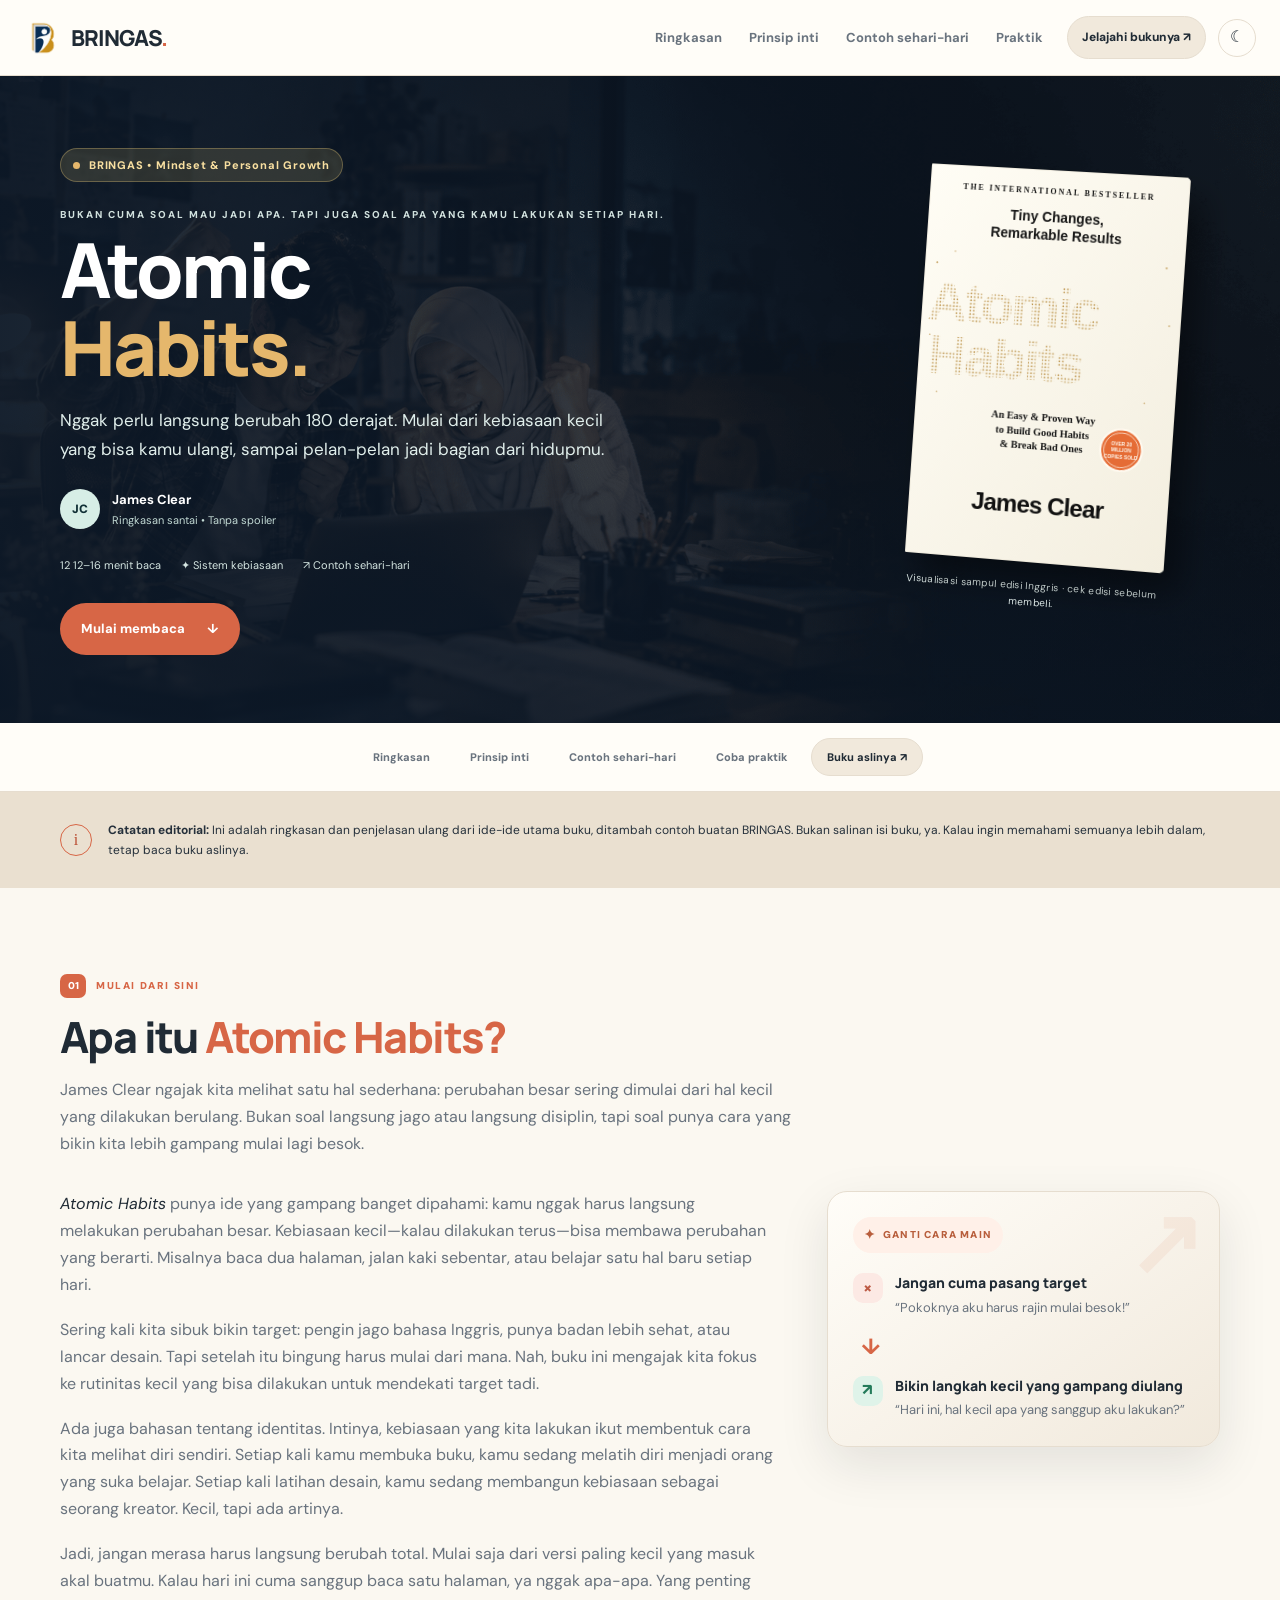
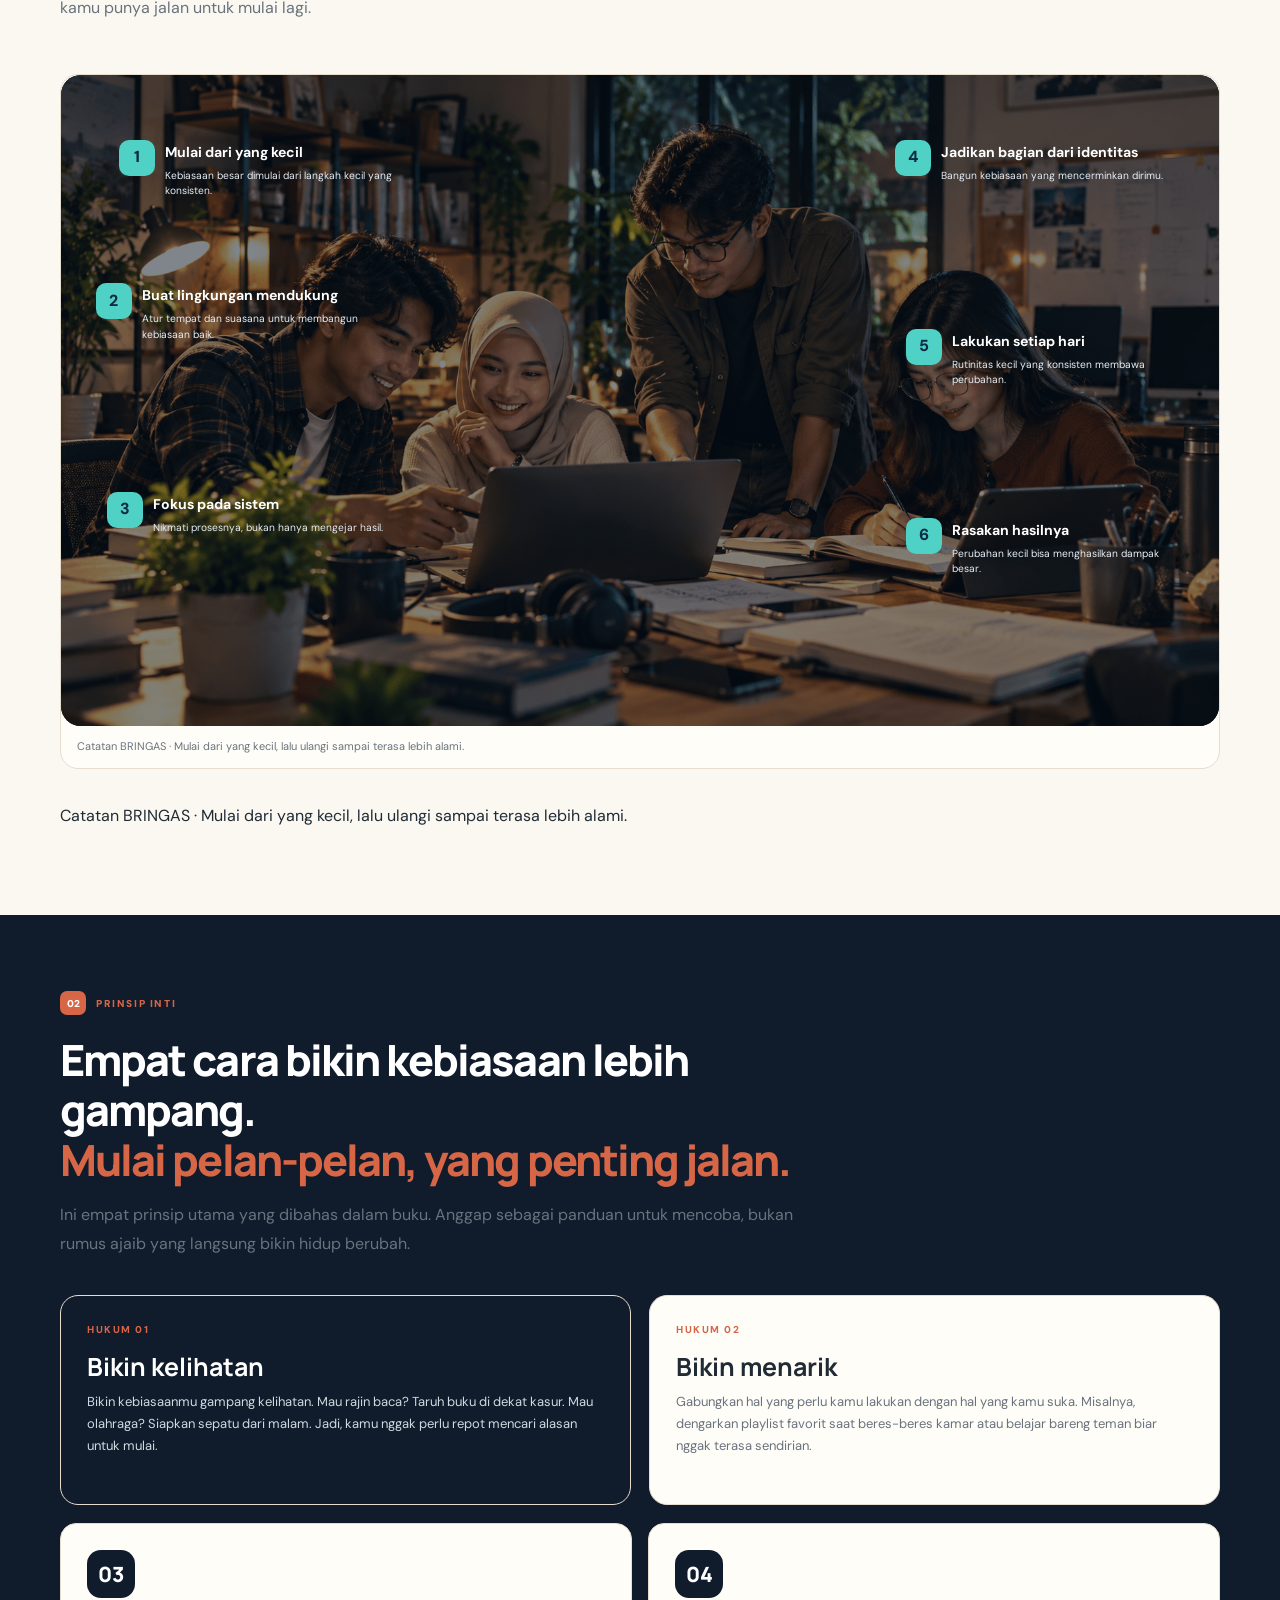
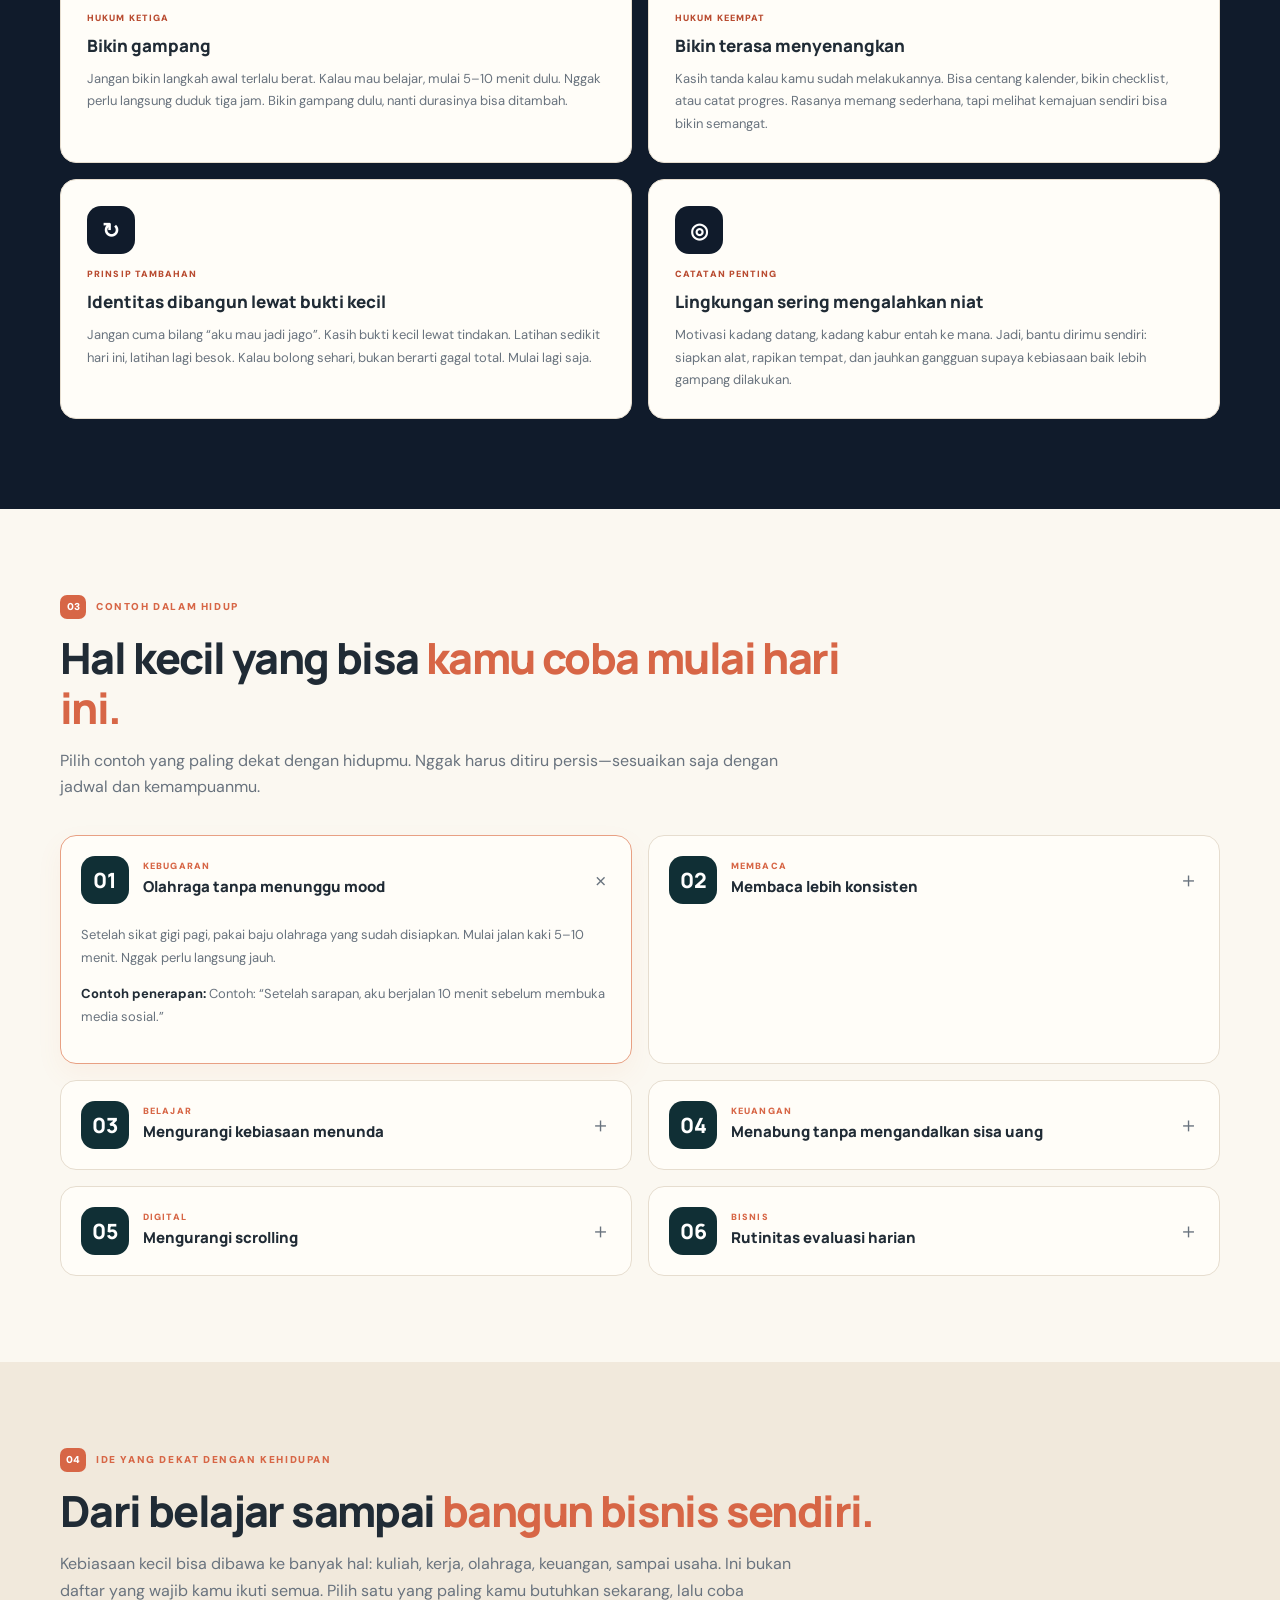
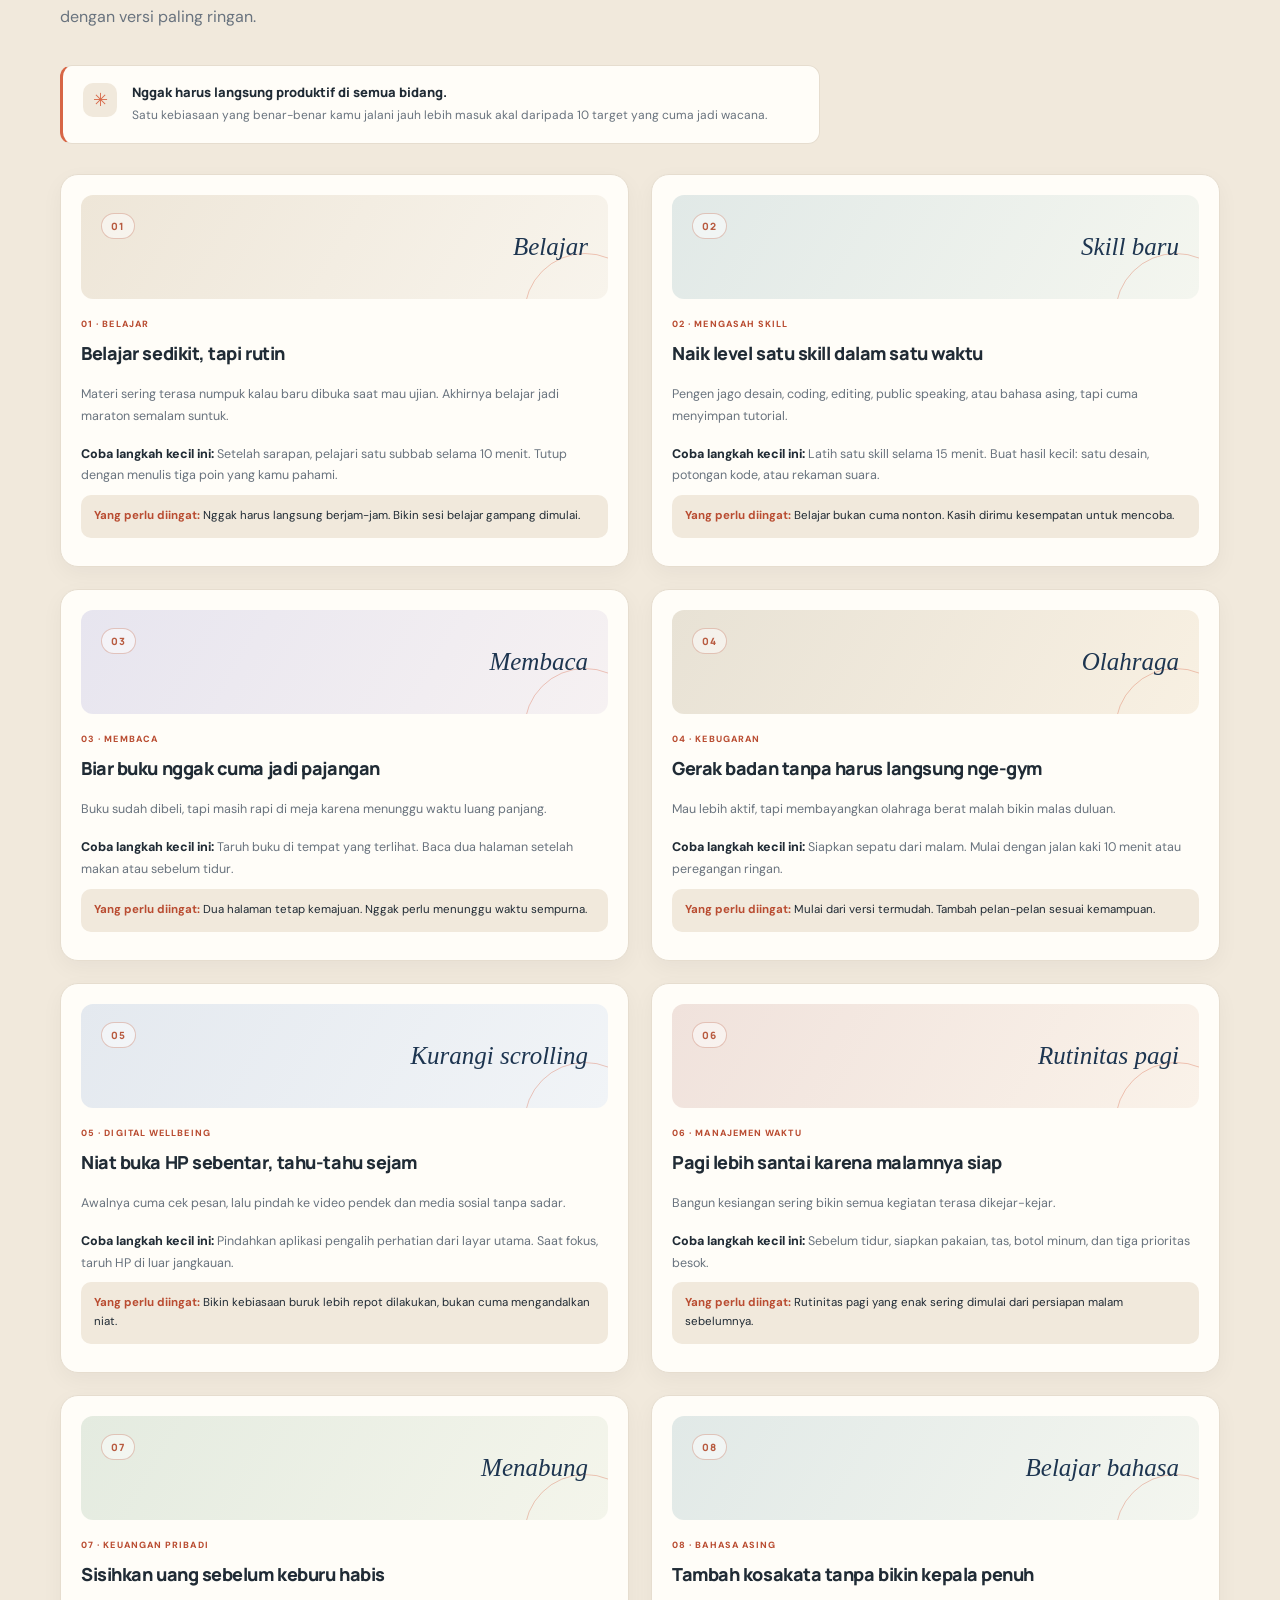
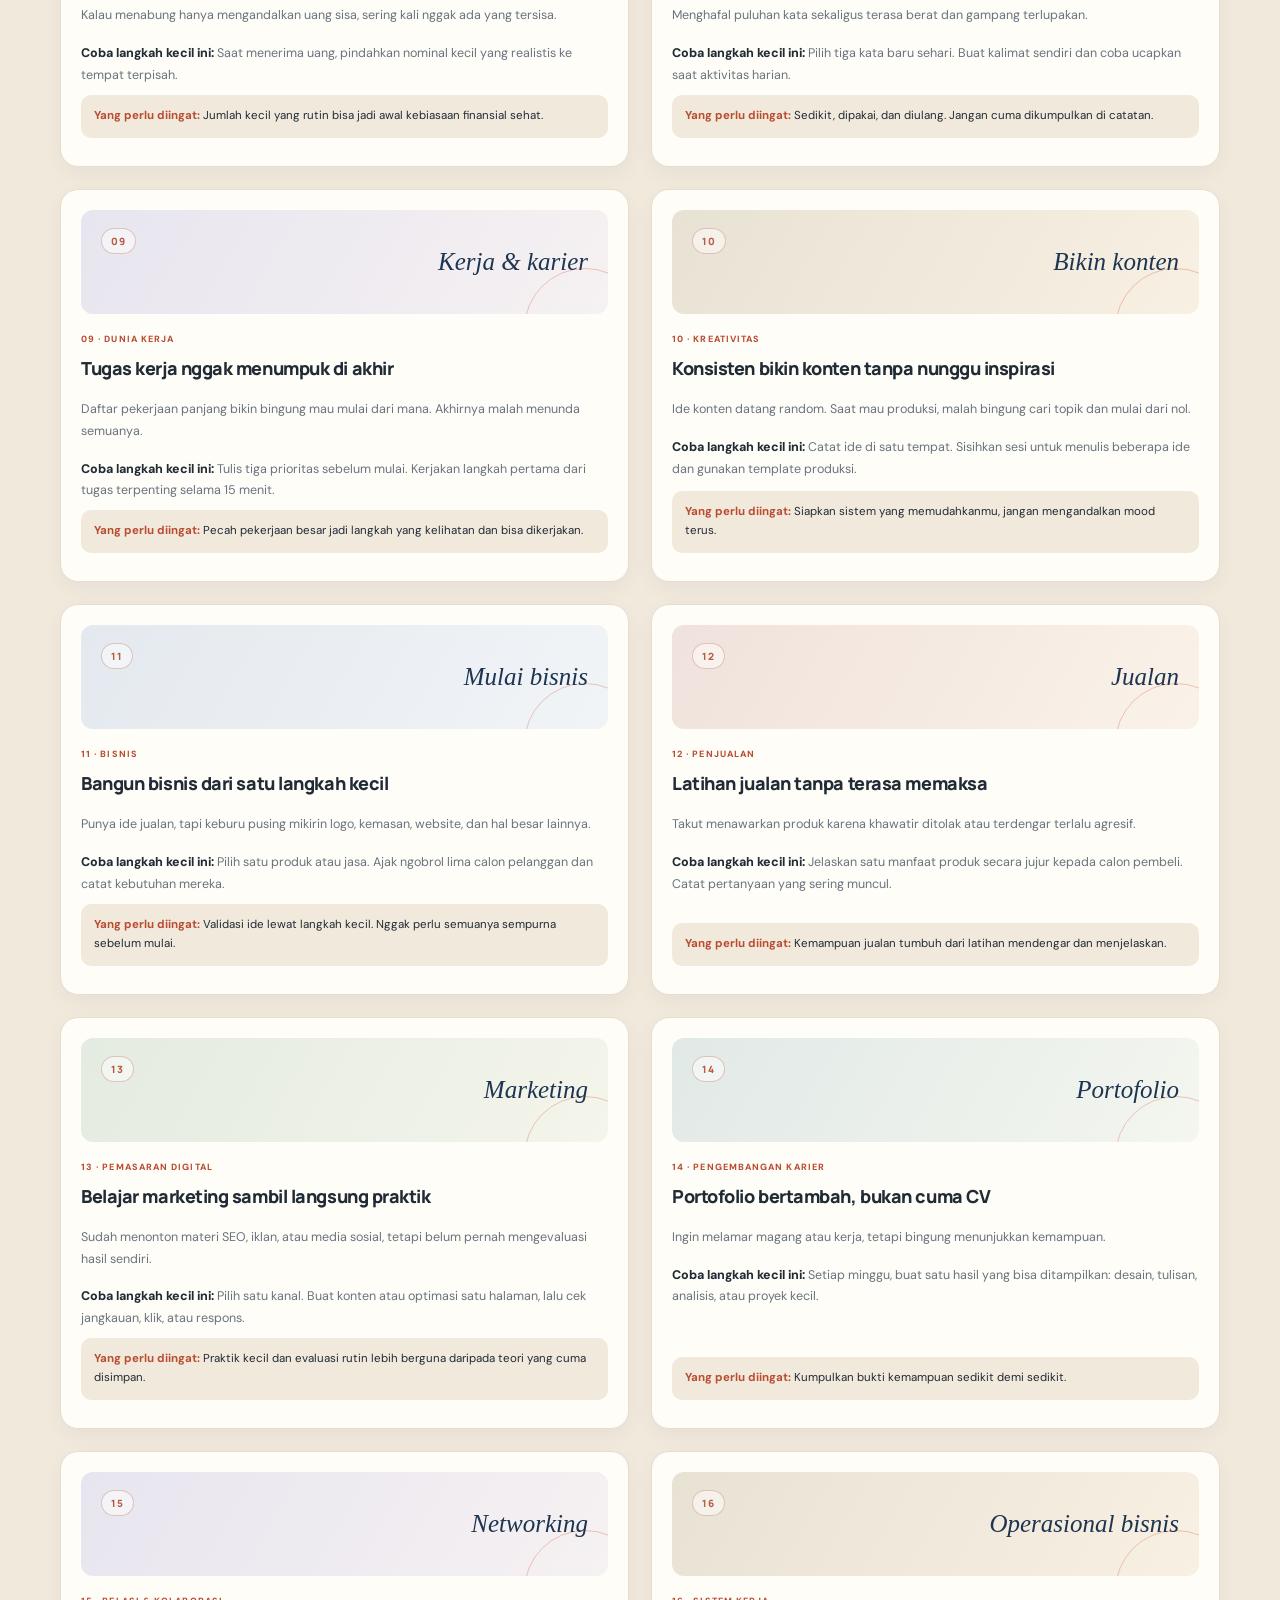
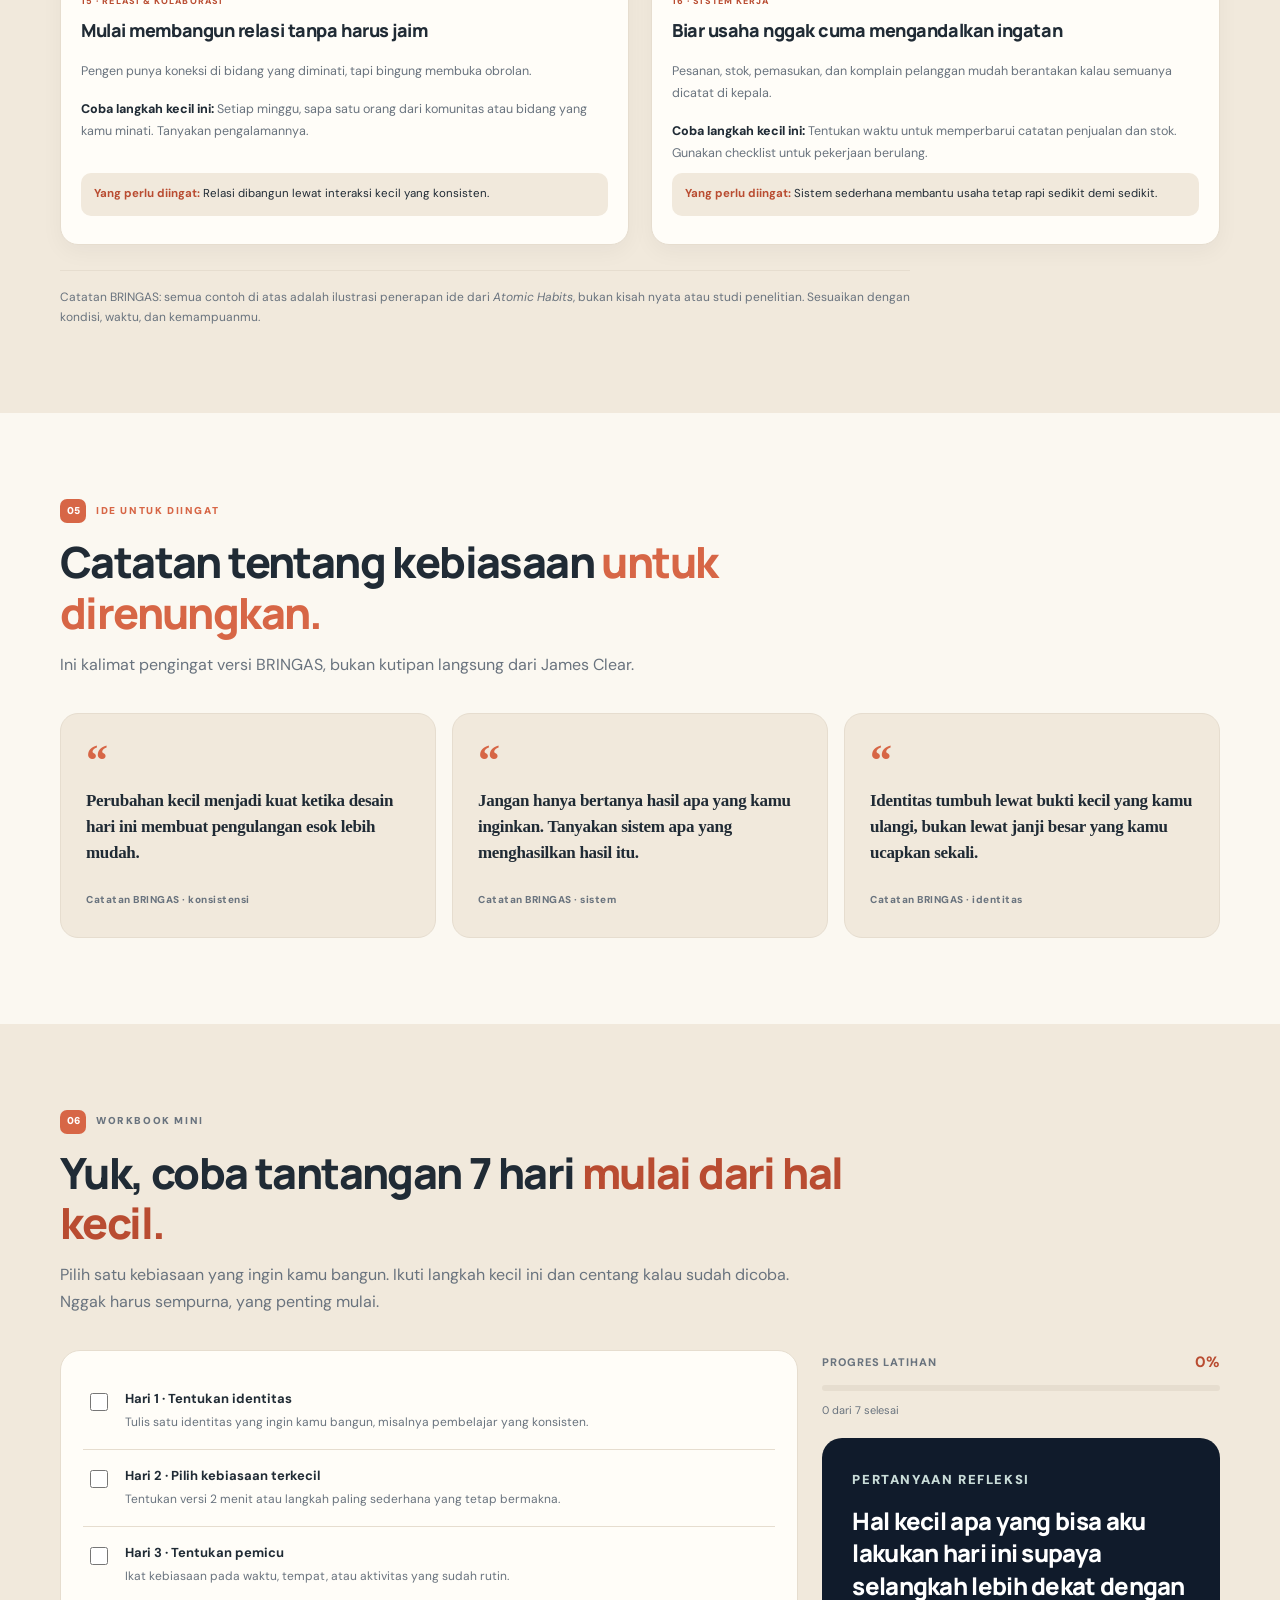
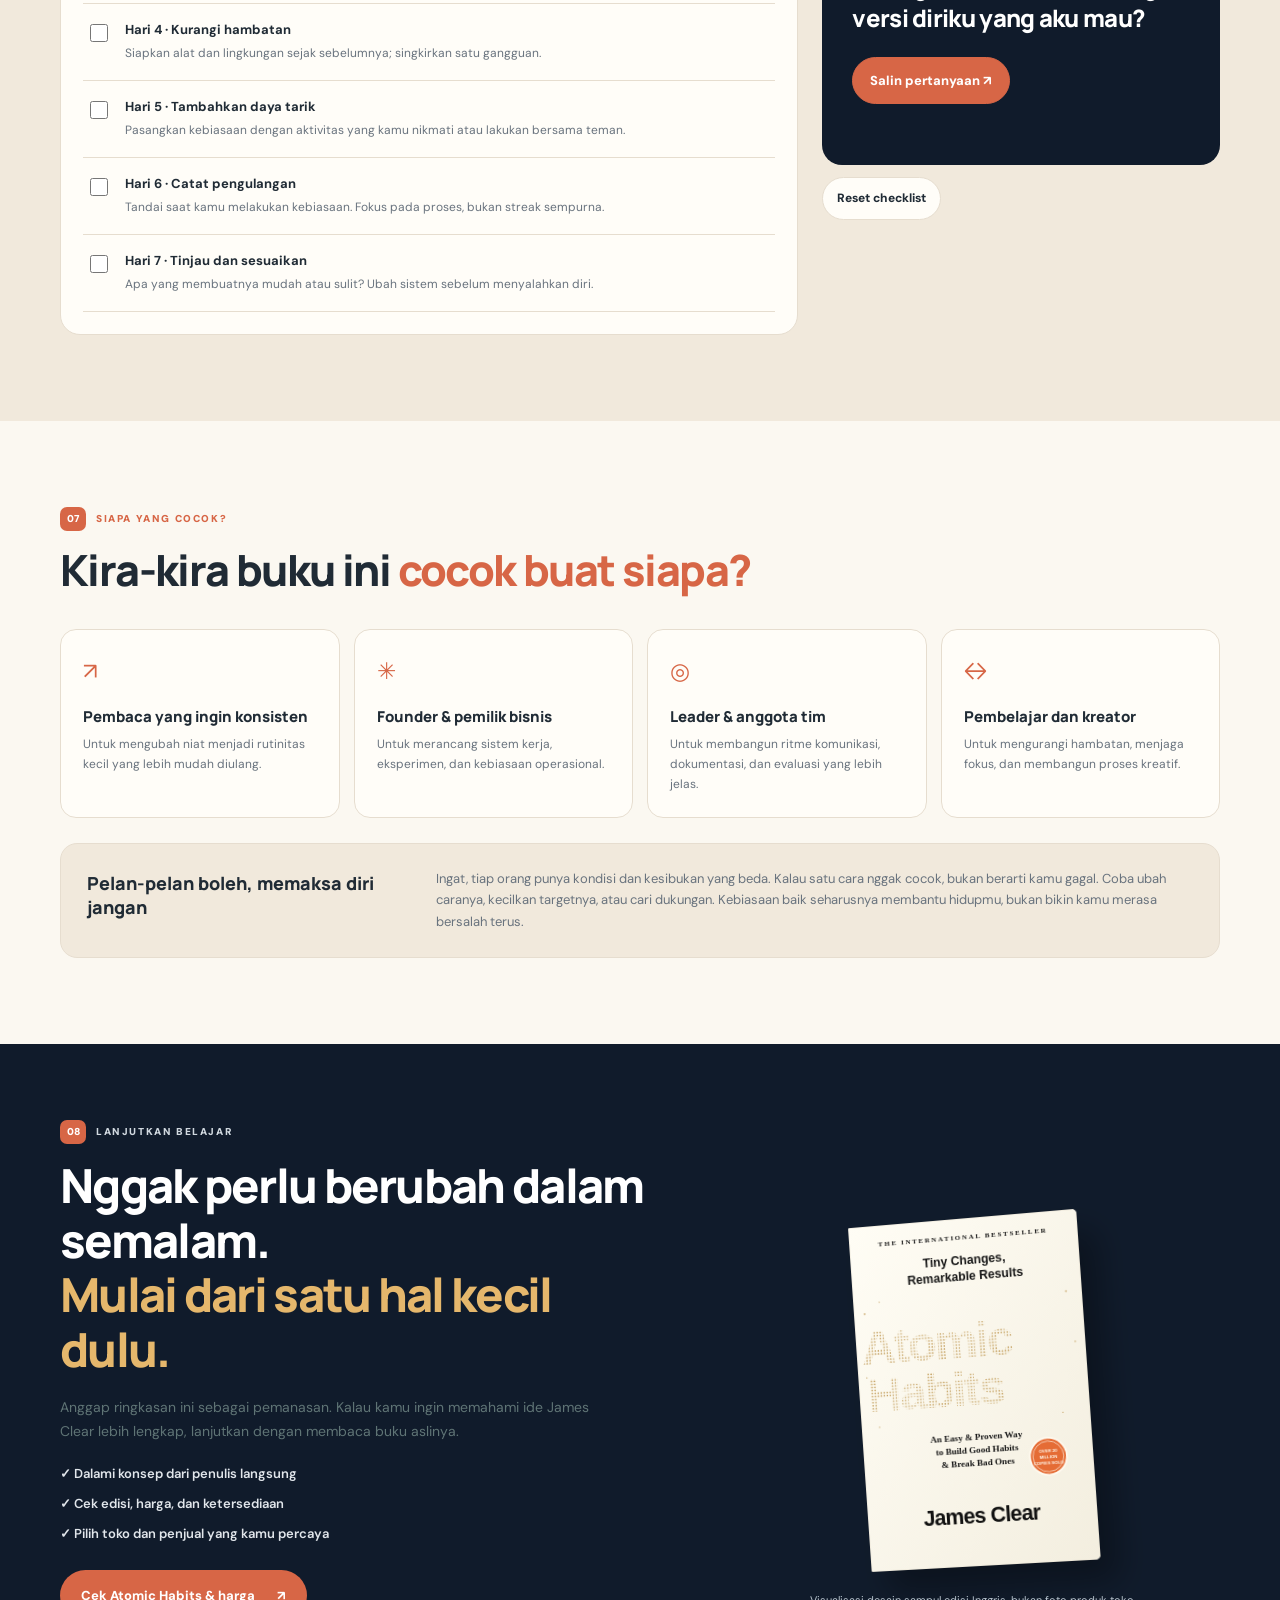
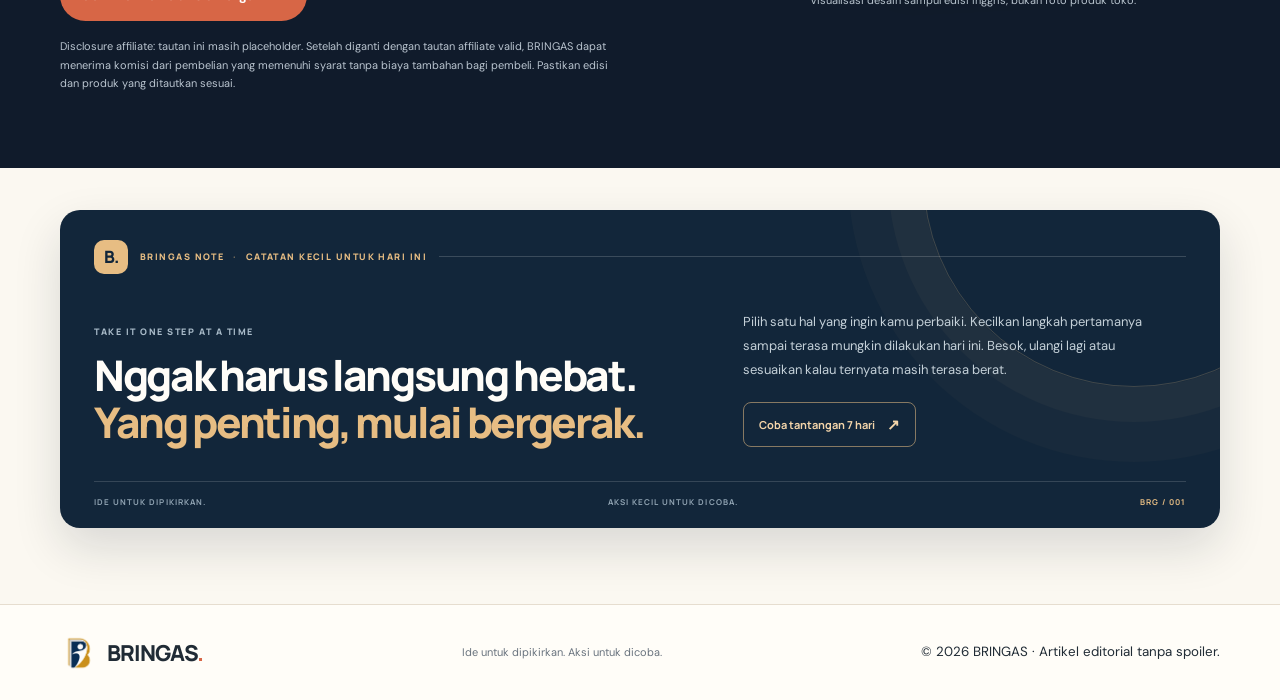
==== commit 11cd83b3: "Add files via upload" ====
--- a/articles/atomic-habits/index.html
+++ b/articles/atomic-habits/index.html
@@ -118,8 +118,8 @@
             </div>
           </div>
           <div class="hero-meta">
-            <span>◷ 12–16 menit baca</span><span>✦ Sistem kebiasaan</span
-            ><span>↗ Contoh sehari-hari</span>
+            <span><span class="meta-icon" aria-hidden="true">12</span> 12–16 menit baca</span><span>✦ Sistem kebiasaan</span
+            ><span><span class="meta-icon" aria-hidden="true">↗</span> Contoh sehari-hari</span>
           </div>
           <a class="button button-primary" href="#ringkasan"
             >Mulai membaca <span>↓</span></a
@@ -881,7 +881,7 @@
               Jangan hanya bertanya hasil apa yang kamu inginkan. Tanyakan
               sistem apa yang menghasilkan hasil itu.
             </p>
-            <cite>Catatan BRINGUS · sistem</cite>
+            <cite>Catatan BRINGAS · sistem</cite>
           </blockquote>
           <blockquote>
             <span>“</span>
--- a/articles/atomic-habits/style.css
+++ b/articles/atomic-habits/style.css
@@ -3153,3 +3153,94 @@
   inset: 0;
   z-index: 1;
 }
+
+
+
+/* BRINGAS MOBILE REFINEMENT — contrast, infographic flow, icon cleanup */
+@media (max-width: 760px) {
+  .hero {
+    color: #fff;
+    background: #081a2a;
+  }
+  .hero-content,
+  .hero-content .eyebrow,
+  .hero-content .kicker,
+  .hero-content h1,
+  .hero-content .hero-subtitle,
+  .hero-content .author-line,
+  .hero-content .hero-meta {
+    color: #f7fbff;
+  }
+  .hero-content .hero-subtitle { color: #dce8f2; }
+  .hero-content .author-line small,
+  .hero-content .hero-meta { color: #c7d6e3; }
+  .hero-shade {
+    background: linear-gradient(180deg, rgba(5,18,31,.96) 0%, rgba(5,18,31,.88) 58%, rgba(5,18,31,.72) 100%) !important;
+  }
+  .hero-book { opacity: 1; }
+
+  /* On phones, keep the photo as a landscape header and put all six notes
+     in a readable grid below it instead of overlaying tiny text on the photo. */
+  .editorial-figure .habit-visual {
+    aspect-ratio: auto;
+    overflow: hidden;
+    border-radius: 12px;
+    background: #0b2034;
+  }
+  .editorial-figure .habit-background {
+    position: relative;
+    inset: auto;
+    display: block;
+    width: 100%;
+    height: auto;
+    aspect-ratio: 16 / 9;
+    object-fit: cover;
+    object-position: center;
+  }
+  .editorial-figure .habit-overlay {
+    position: relative;
+    inset: auto;
+    display: grid;
+    grid-template-columns: repeat(2, minmax(0, 1fr));
+    gap: 0;
+    padding: 10px 12px 14px;
+    background: #0b2034;
+  }
+  .editorial-figure .habit-point {
+    position: static;
+    width: auto;
+    min-width: 0;
+    padding: 13px 7px;
+    gap: 8px;
+    color: #f7fbff;
+    align-items: flex-start;
+  }
+  .editorial-figure .habit-point h3 {
+    margin: 1px 0 5px;
+    font-size: 12px;
+    line-height: 1.35;
+    color: #fff;
+  }
+  .editorial-figure .habit-point p {
+    font-size: 11px;
+    line-height: 1.55;
+    color: #d2dfeb;
+  }
+  .editorial-figure .point-number {
+    width: 27px;
+    min-width: 27px;
+    border-radius: 9px;
+    font-size: 13px;
+    background: #4fd1c5;
+    color: #102a43;
+  }
+}
+@media (max-width: 390px) {
+  .editorial-figure .habit-overlay { padding-inline: 8px; }
+  .editorial-figure .habit-point { padding: 11px 4px; gap: 6px; }
+  .editorial-figure .habit-point h3 { font-size: 11px; }
+  .editorial-figure .habit-point p { font-size: 10px; }
+}
+
+/* Replace decorative emoji glyphs with consistent typographic symbols. */
+.hero-meta span:first-child { white-space: nowrap; }
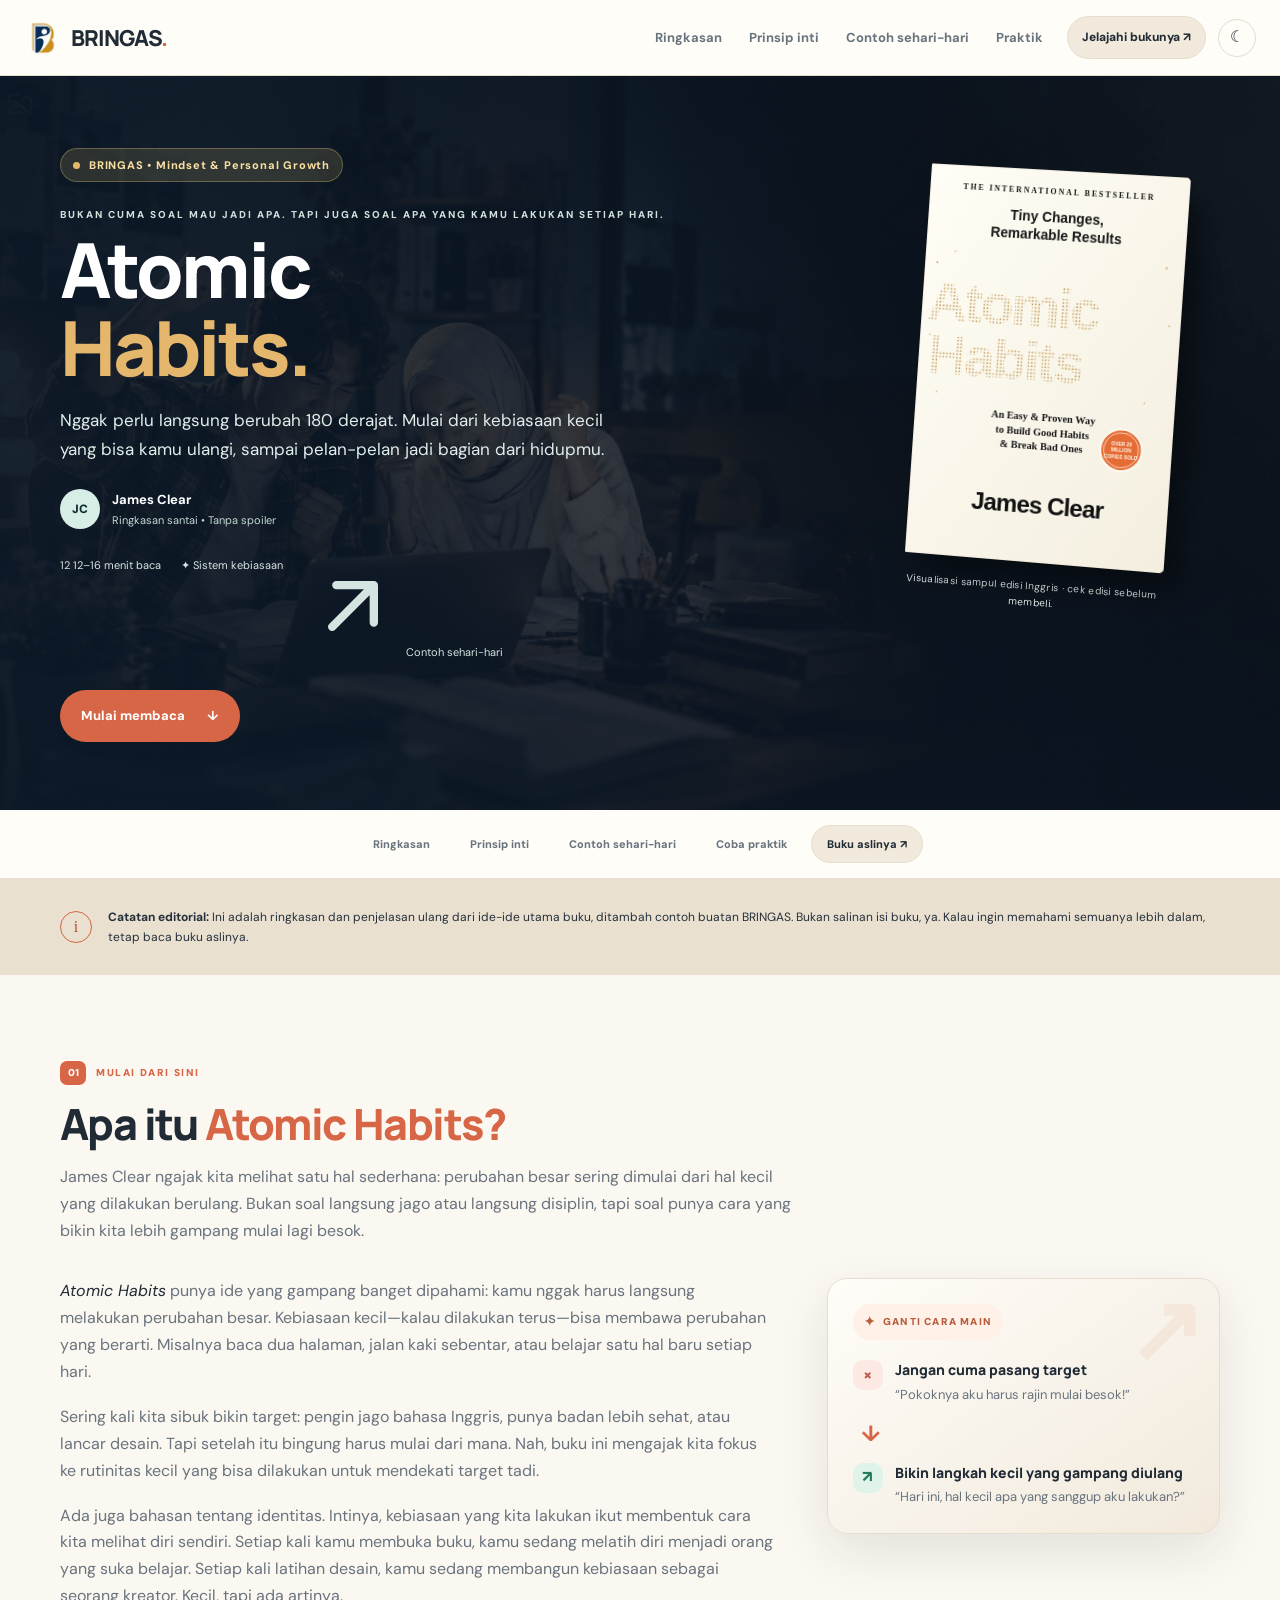
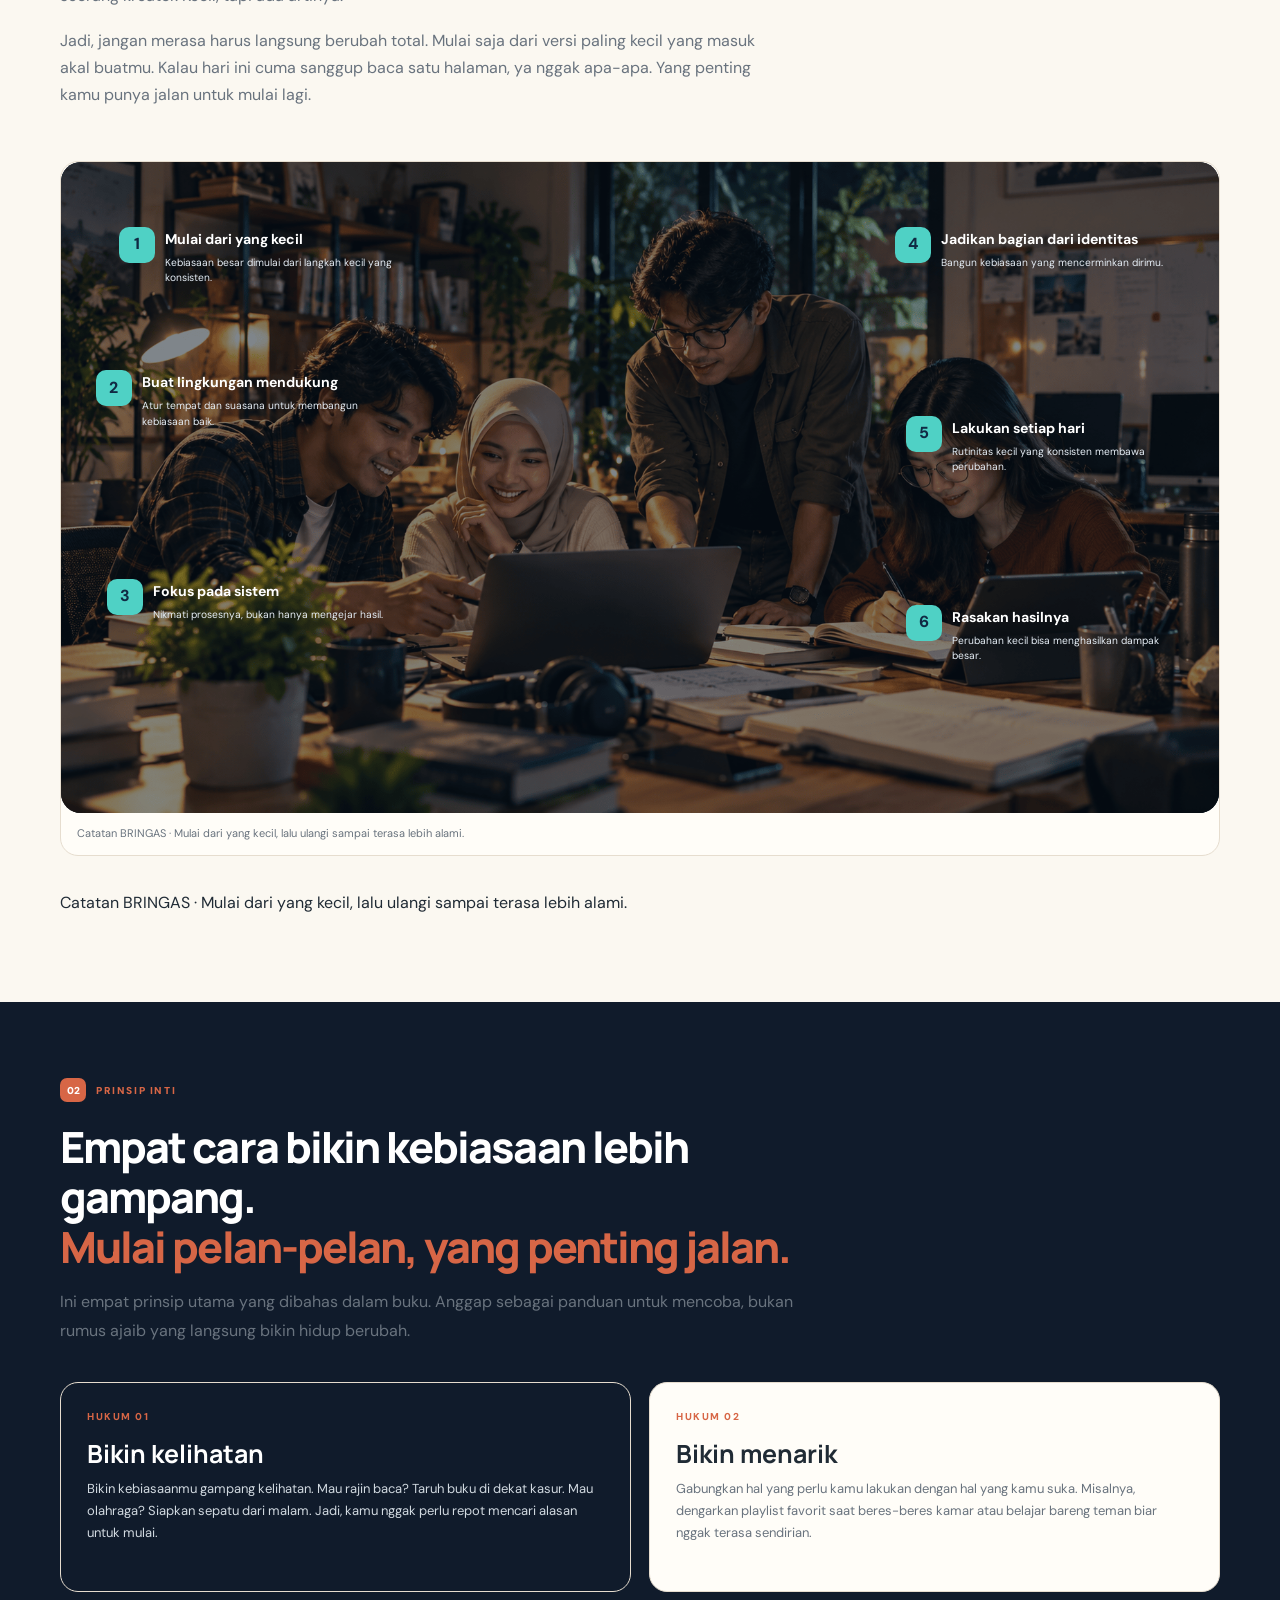
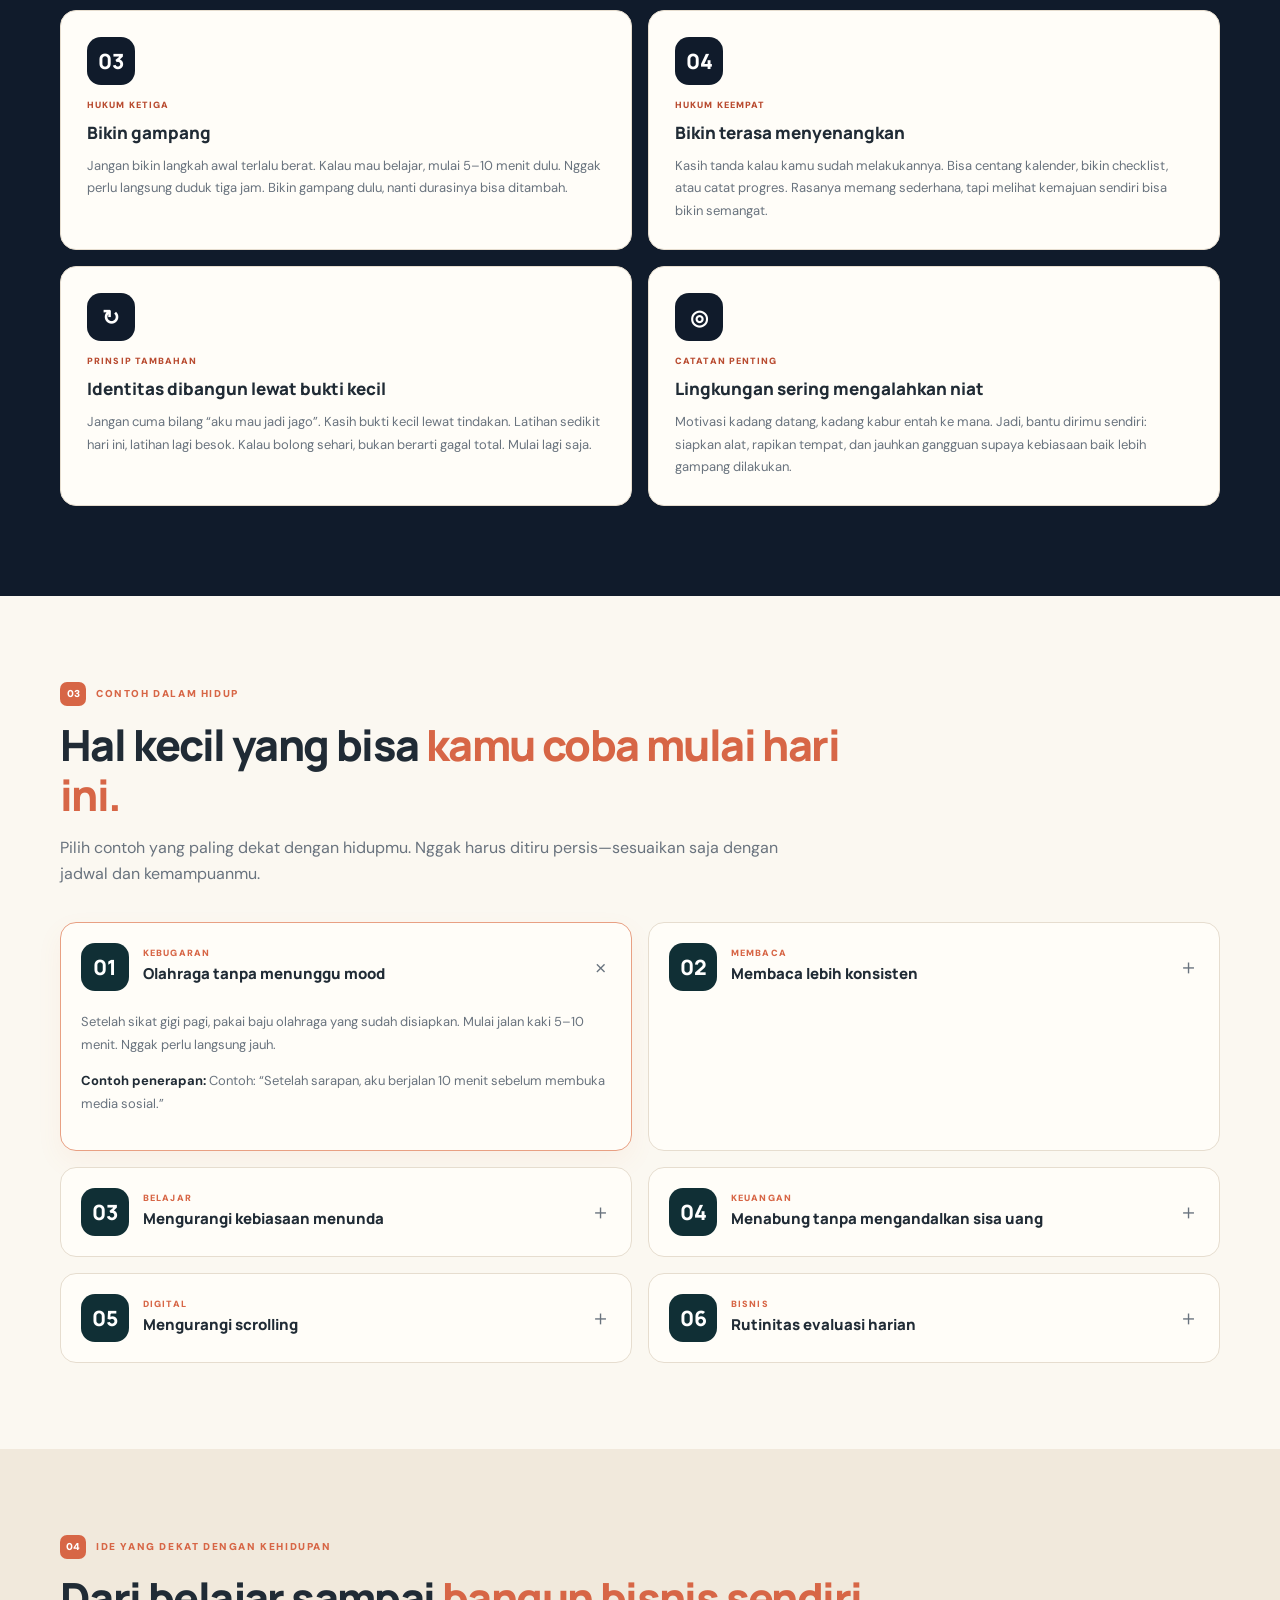
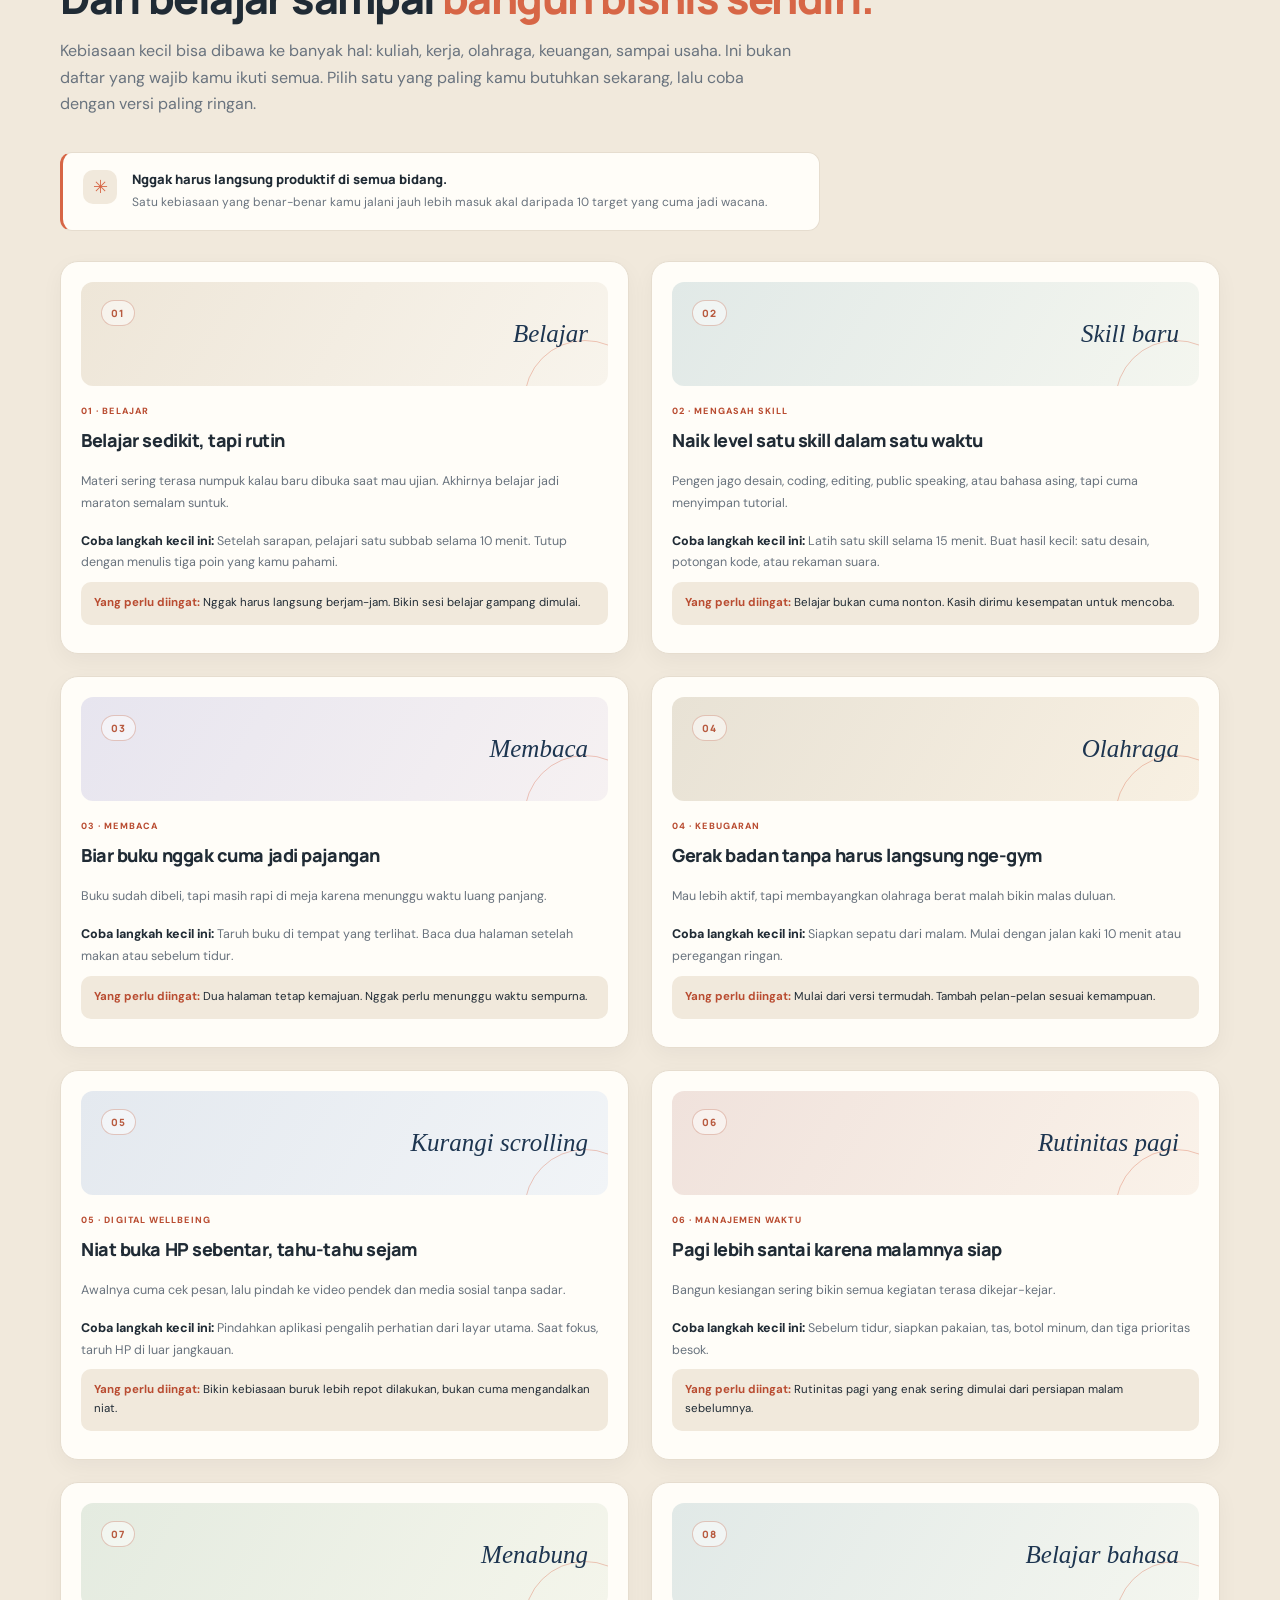
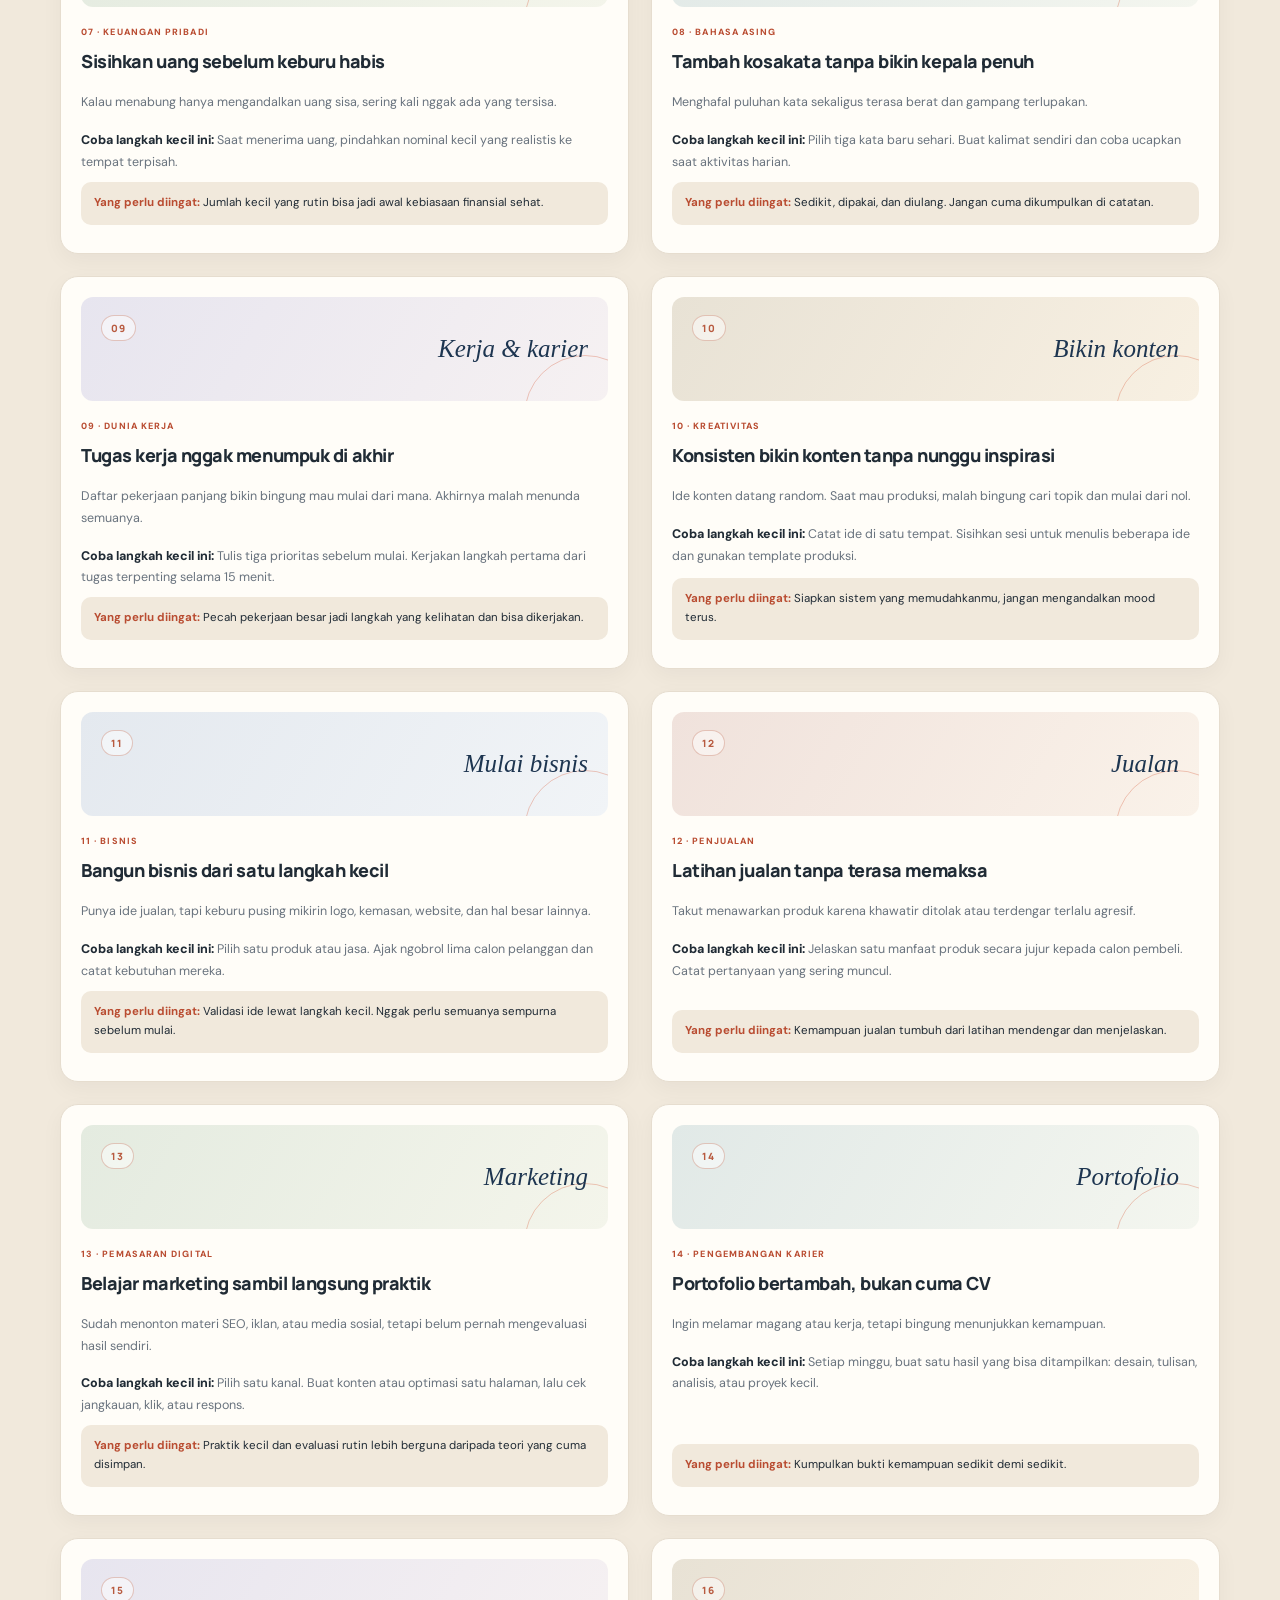
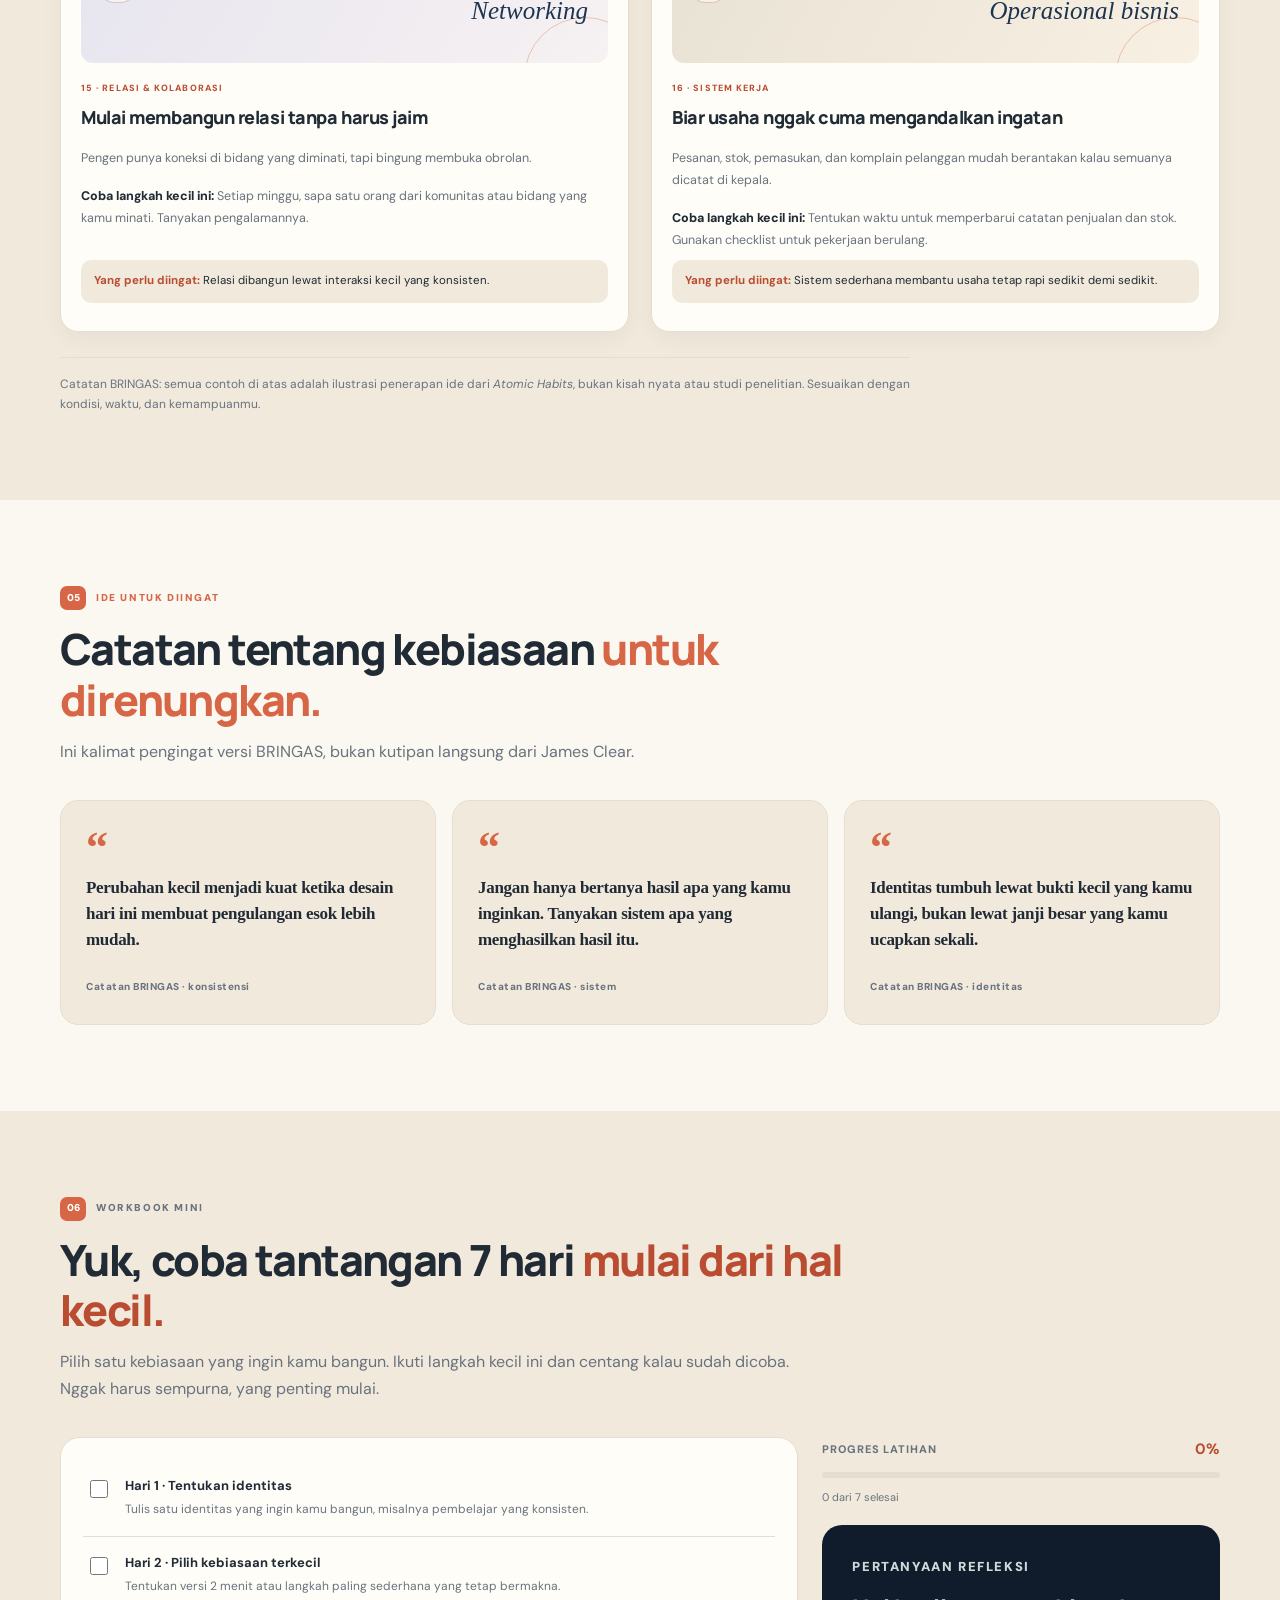
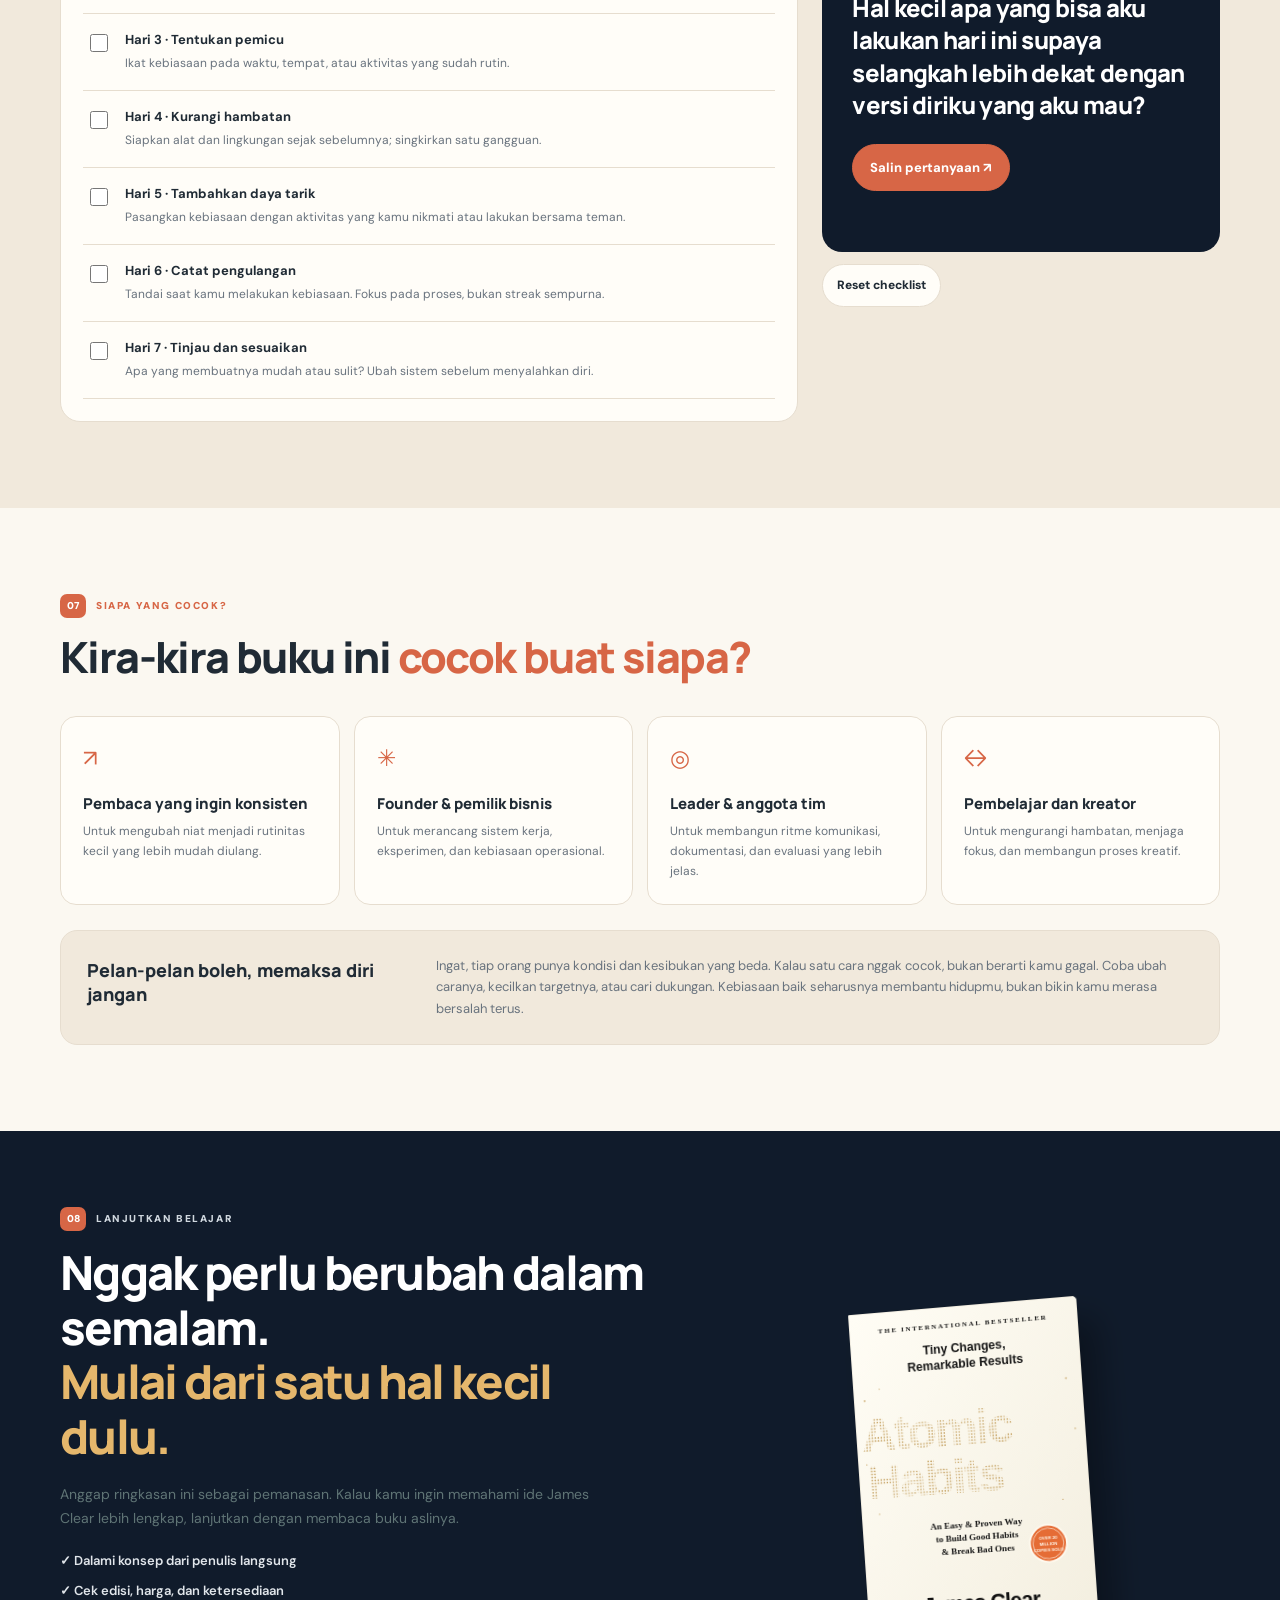
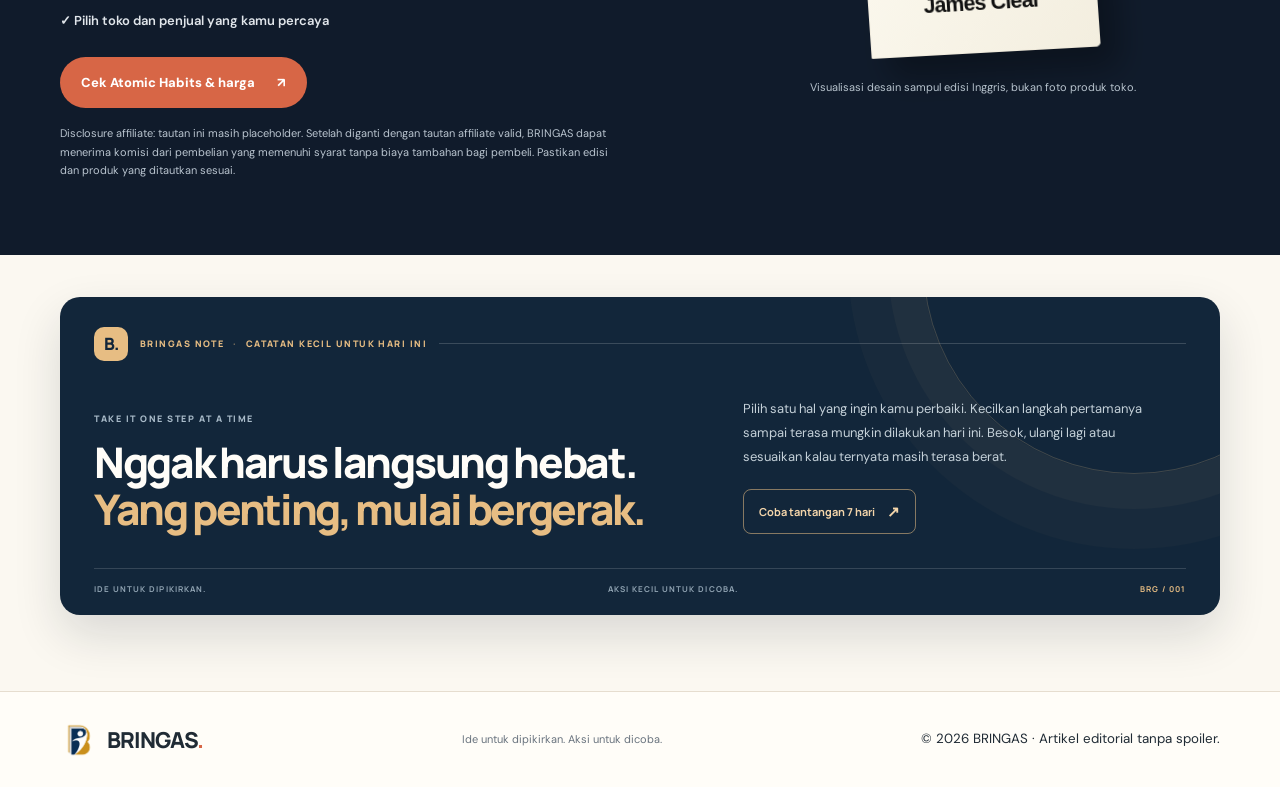
==== commit 13b20c3b: "Update index.html" ====
--- a/articles/atomic-habits/index.html
+++ b/articles/atomic-habits/index.html
@@ -119,7 +119,17 @@
           </div>
           <div class="hero-meta">
             <span><span class="meta-icon" aria-hidden="true">12</span> 12–16 menit baca</span><span>✦ Sistem kebiasaan</span
-            ><span><span class="meta-icon" aria-hidden="true">↗</span> Contoh sehari-hari</span>
+            ><span><span class="hero-meta-item">
+  <svg class="hero-meta-icon" viewBox="0 0 24 24" aria-hidden="true" focusable="false">
+    <path d="M7 17 17 7M8 7h9v9"
+      fill="none"
+      stroke="currentColor"
+      stroke-width="2"
+      stroke-linecap="round"
+      stroke-linejoin="round" />
+  </svg>
+  <span>Contoh sehari-hari</span>
+</span>
           </div>
           <a class="button button-primary" href="#ringkasan"
             >Mulai membaca <span>↓</span></a
